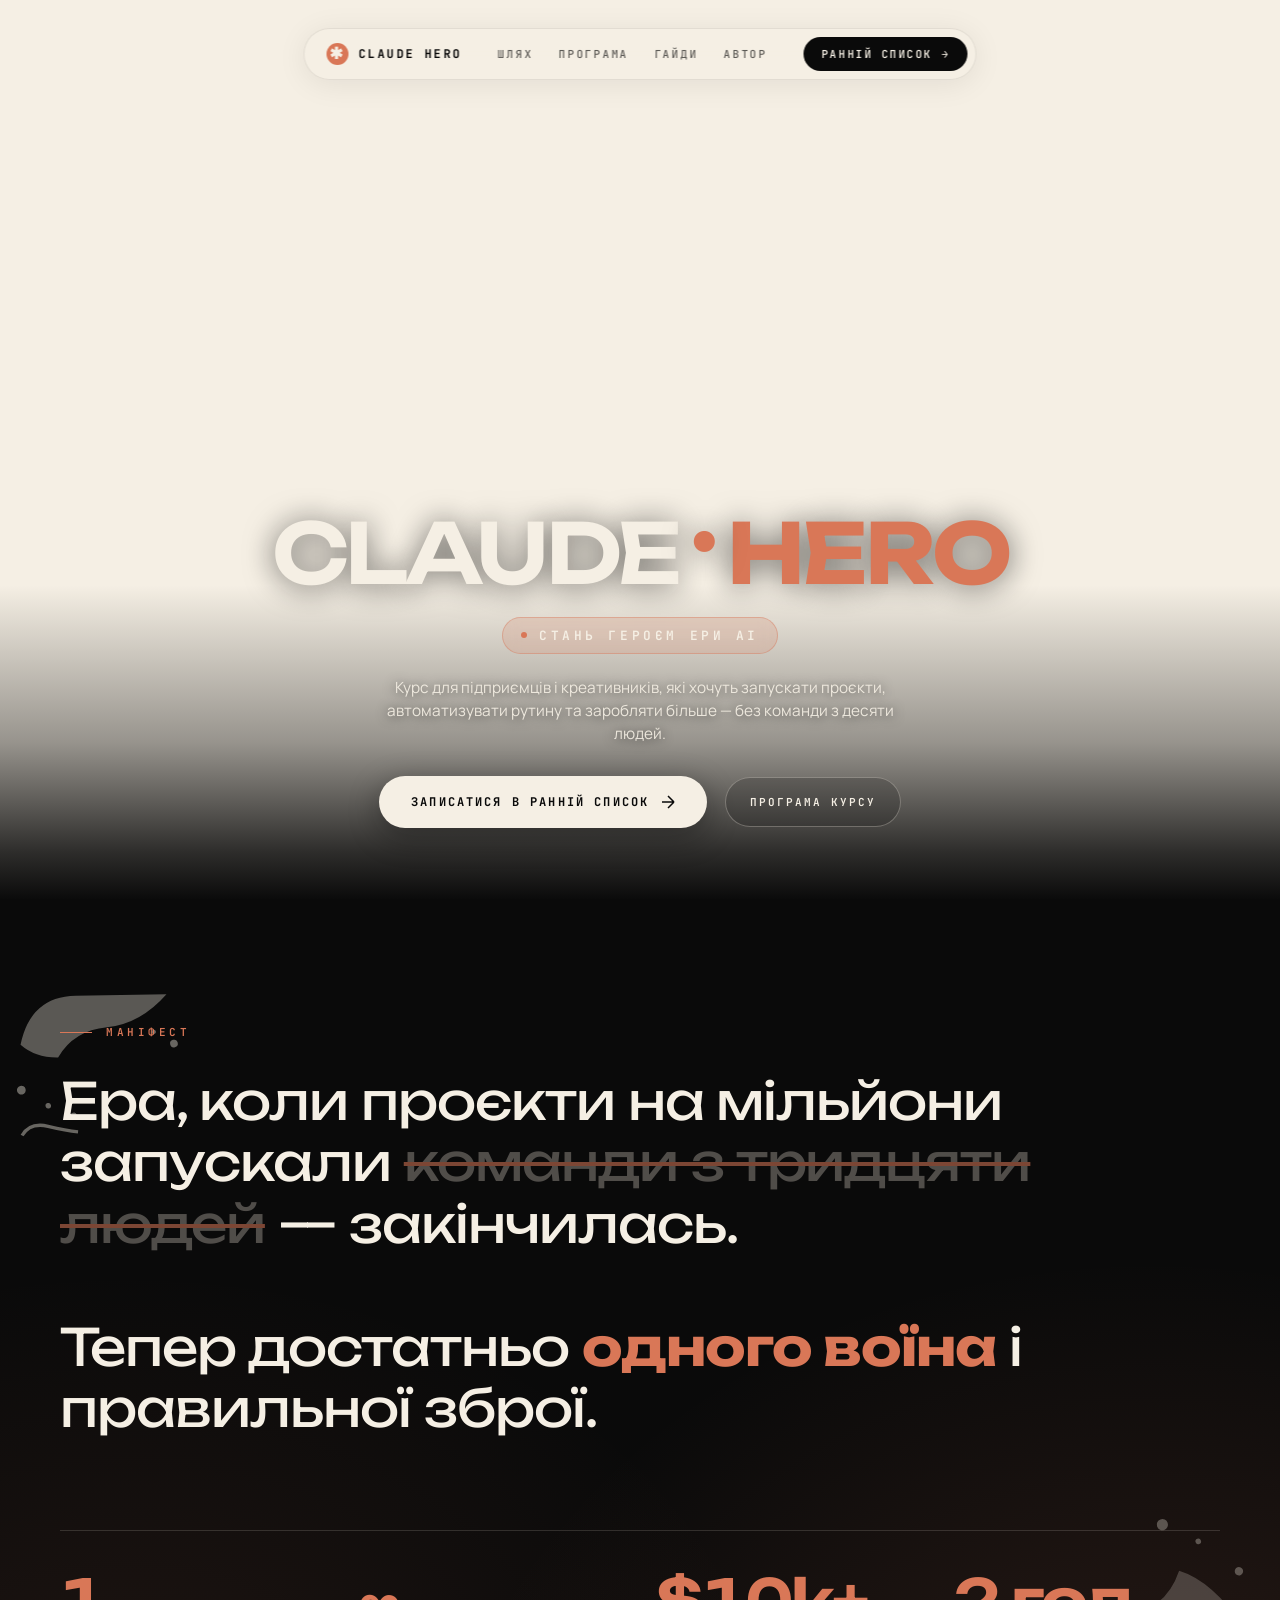
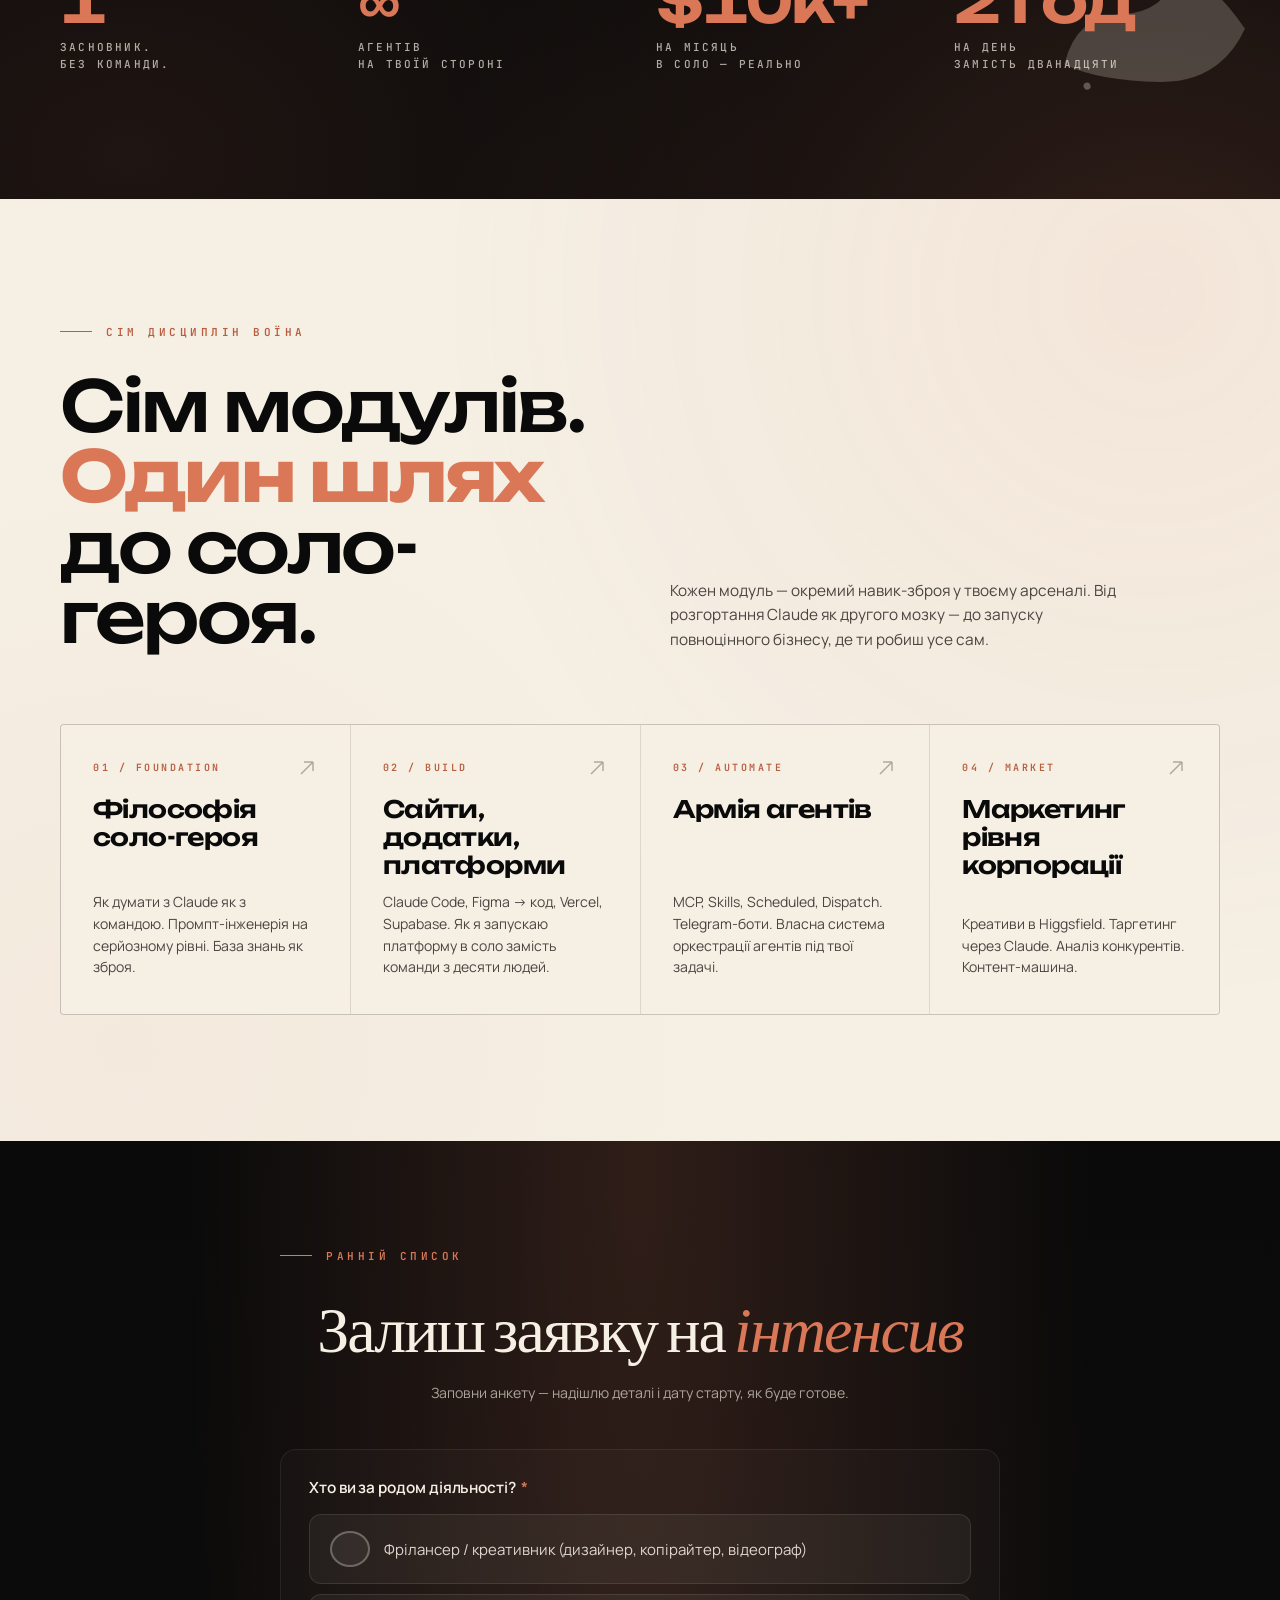
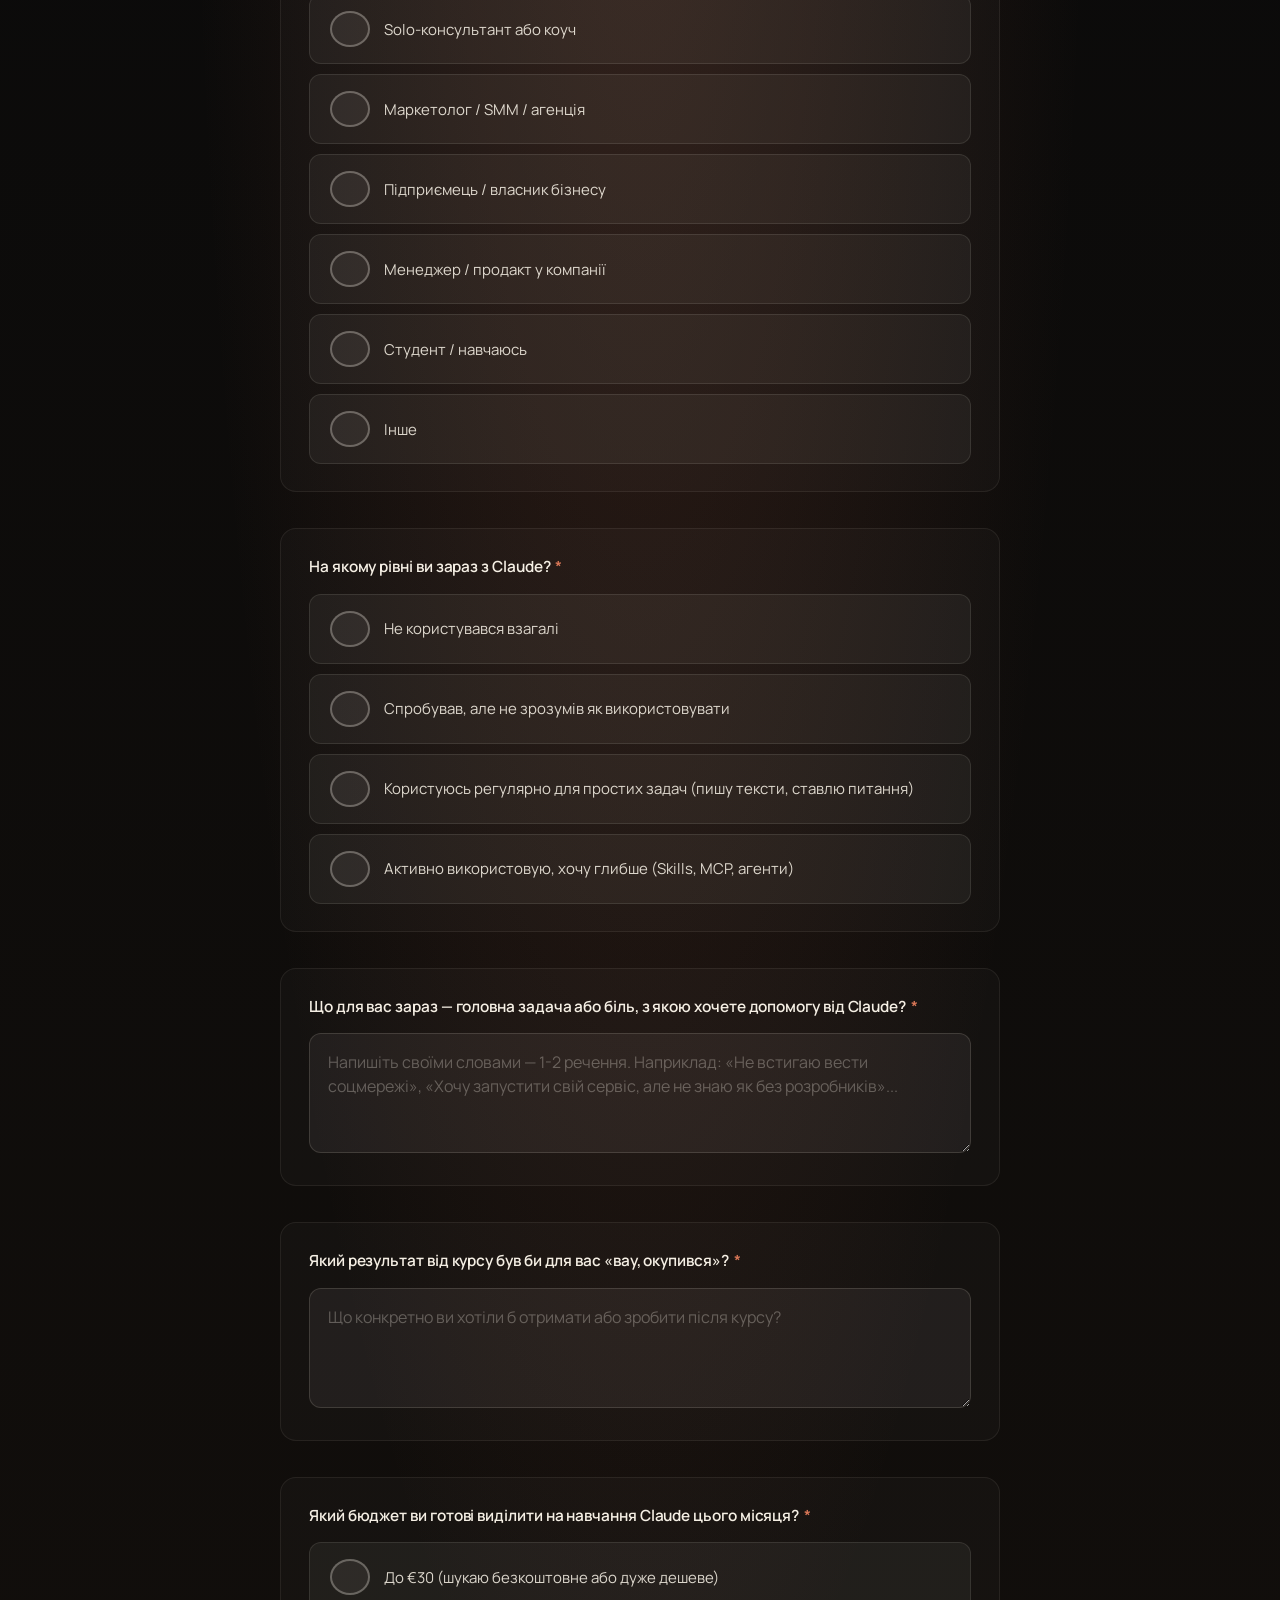
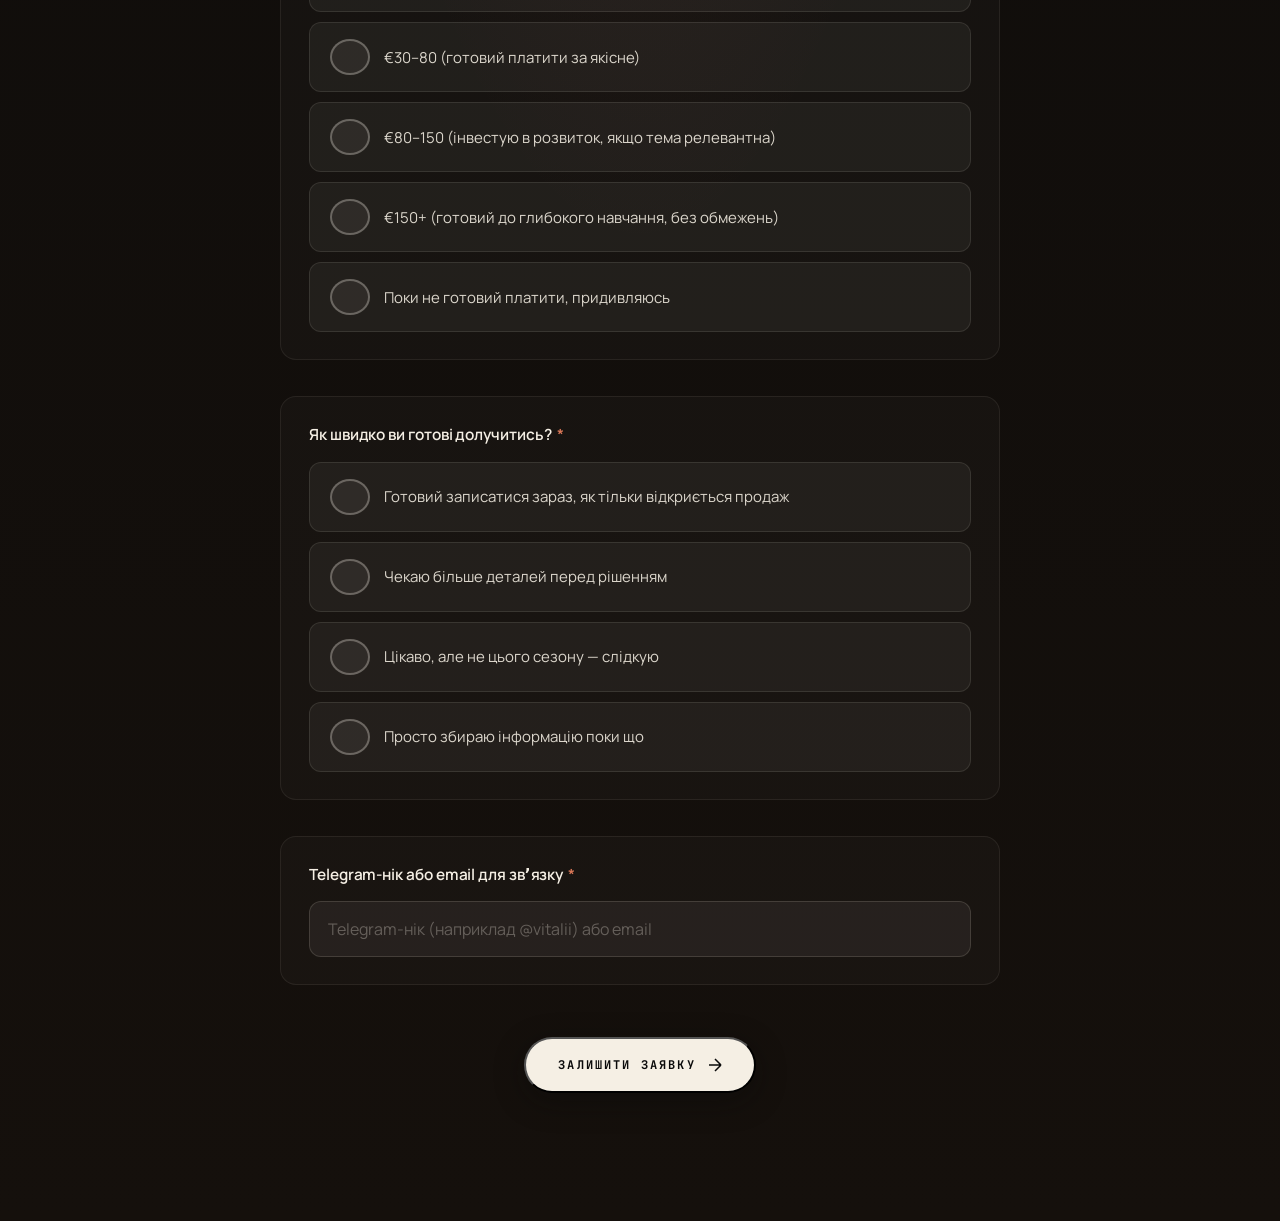
==== index.html @ c550b984 "Launch /guides blog: index + 5 articles, sticky CTA banner, sitemap, robots" ====
<!DOCTYPE html>
<html lang="uk">
<head>
<meta charset="UTF-8" />
<meta name="viewport" content="width=device-width, initial-scale=1.0, viewport-fit=cover" />
<title>CLAUDE HERO — Стань героєм ери AI</title>
<link rel="preconnect" href="https://fonts.googleapis.com">
<link rel="preconnect" href="https://fonts.gstatic.com" crossorigin>
<link href="https://fonts.googleapis.com/css2?family=Fraunces:ital,opsz,wght@0,9..144,300..700;1,9..144,300..700&family=Unbounded:wght@300;400;500;600;700;800&family=Manrope:wght@300;400;500;600;700;800&family=JetBrains+Mono:wght@400;500;700&display=swap" rel="stylesheet">
<style>
  * { margin: 0; padding: 0; box-sizing: border-box; }
  :root {
    --paper: #f5efe4;
    --paper-warm: #ede4d3;
    --ink: #0a0a0a;
    --ink-soft: #1a1a1a;
    --orange: #d97757;
    --orange-deep: #b85d3f;
    --ash: #4a4541;
    --ash-light: #8a847e;

    --font-display: 'Unbounded', 'Inter', sans-serif;
    --font-body: 'Manrope', system-ui, sans-serif;
    --font-mono: 'JetBrains Mono', 'Courier New', monospace;
  }

  body {
    background: var(--paper);
    color: var(--ink);
    font-family: var(--font-body);
    overflow-x: hidden;
    -webkit-font-smoothing: antialiased;
    text-rendering: optimizeLegibility;
  }

  /* ===== NAV ===== */
  nav {
    position: fixed;
    top: clamp(16px, 2.5vw, 28px);
    left: 50%;
    transform: translateX(-50%);
    z-index: 100;
    display: flex;
    align-items: center;
    gap: clamp(18px, 3vw, 36px);
    padding: 8px 8px 8px 22px;
    background: rgba(245, 239, 228, 0.85);
    backdrop-filter: blur(20px) saturate(1.4);
    -webkit-backdrop-filter: blur(20px) saturate(1.4);
    border: 1px solid rgba(10, 10, 10, 0.08);
    border-radius: 100px;
    box-shadow: 0 4px 30px rgba(10, 10, 10, 0.08);
    width: max-content;
    max-width: calc(100vw - 32px);
  }
  .nav-brand { display: flex; align-items: center; gap: 10px; font-family: var(--font-mono); font-weight: 700; font-size: 12px; letter-spacing: 0.2em; text-transform: uppercase; }
  .nav-brand-mark { width: 22px; height: 22px; background: var(--orange); border-radius: 50%; flex-shrink: 0; position: relative; }
  .nav-brand-mark::before { content: '✱'; position: absolute; inset: 0; color: var(--paper); font-size: 16px; line-height: 22px; text-align: center; font-weight: 900; }
  .nav-links { display: flex; gap: clamp(14px, 2vw, 26px); font-family: var(--font-mono); font-size: 11px; letter-spacing: 0.16em; text-transform: uppercase; font-weight: 500; }
  .nav-links a { color: var(--ink); text-decoration: none; opacity: 0.65; transition: opacity 0.2s; }
  .nav-links a:hover { opacity: 1; }
  .nav-cta { background: var(--ink); color: var(--paper); padding: 10px 18px; border-radius: 100px; font-family: var(--font-mono); font-size: 11px; font-weight: 600; letter-spacing: 0.14em; text-transform: uppercase; text-decoration: none; transition: background 0.2s; }
  .nav-cta:hover { background: var(--orange); }
  @media (max-width: 820px) { .nav-links { display: none; } nav { padding: 6px 6px 6px 16px; gap: 12px; } }

  /* ===== HERO ===== */
  .hero {
    position: relative;
    width: 100%;
    height: 100vh;
    overflow: hidden;
    z-index: 2;
  }
  .hero-video {
    position: absolute;
    inset: 0;
    width: 100%;
    height: 100%;
    object-fit: cover;
    object-position: center 20%;
    z-index: 1;
  }

  /* Top fade — для nav */
  .overlay-top {
    position: absolute;
    top: 0; left: 0; right: 0;
    height: 180px;
    z-index: 2;
    pointer-events: none;
    background: linear-gradient(to bottom,
      rgba(245, 239, 228, 0.5) 0%,
      rgba(245, 239, 228, 0) 100%
    );
  }

  /* 
    Bottom fade — фейдиться у ЧОРНИЙ для плавного переходу в наступну темну секцію.
    Він на нижніх 35% — НЕ торкається обличчя, яке у верхній/центральній зоні відео.
  */
  .overlay-bottom {
    position: absolute;
    bottom: 0; left: 0; right: 0;
    height: 35%;
    z-index: 2;
    pointer-events: none;
    background: linear-gradient(to bottom,
      rgba(10, 10, 10, 0) 0%,
      rgba(10, 10, 10, 0.4) 50%,
      rgba(10, 10, 10, 0.85) 85%,
      rgba(10, 10, 10, 1) 100%
    );
  }

  /* HERO CONTENT
     Раніше було center — заголовок падав на обличчя.
     Тепер: justify-content: flex-end + padding-bottom клатимо весь блок ВНИЗ
     над bottom-overlay. Так обличчя у верхній/центральній зоні вільне.
  */
  .hero-content {
    position: relative;
    z-index: 5;
    width: 100%;
    height: 100%;
    display: flex;
    flex-direction: column;
    align-items: center;
    justify-content: flex-end;
    text-align: center;
    padding: 0 clamp(20px, 4vw, 60px) clamp(50px, 8vh, 90px);
    gap: clamp(16px, 2.5vh, 26px);
  }

  .hero-title {
    font-family: var(--font-display);
    font-weight: 600;
    font-size: clamp(36px, 6.5vw, 88px);
    line-height: 1;
    letter-spacing: -0.04em;
    color: var(--paper);
    text-transform: uppercase;
    text-shadow: 0 2px 30px rgba(10, 10, 10, 0.6);
    white-space: nowrap;
    opacity: 0;
    animation: fadeInUp 1.2s 0.3s forwards cubic-bezier(0.2, 0.85, 0.2, 1);
  }
  .hero-title .accent { color: var(--orange); font-weight: 700; }
  .hero-title .dot { display: inline-block; color: var(--orange); margin: 0 0.15em; transform: translateY(-0.15em); font-weight: 800; }

  .hero-sub {
    font-family: var(--font-mono);
    font-size: clamp(11px, 1vw, 13px);
    font-weight: 600;
    letter-spacing: 0.28em;
    text-transform: uppercase;
    color: var(--paper);
    background: rgba(217, 119, 87, 0.18);
    backdrop-filter: blur(8px);
    -webkit-backdrop-filter: blur(8px);
    padding: 9px 18px;
    border-radius: 100px;
    border: 1px solid rgba(217, 119, 87, 0.4);
    display: inline-flex;
    align-items: center;
    gap: 12px;
    opacity: 0;
    animation: fadeInUp 1.2s 0.55s forwards cubic-bezier(0.2, 0.85, 0.2, 1);
  }
  .hero-sub::before { content: ''; width: 6px; height: 6px; background: var(--orange); border-radius: 50%; }

  .hero-desc {
    font-family: var(--font-body);
    font-size: clamp(14px, 1.2vw, 17px);
    font-weight: 400;
    line-height: 1.5;
    color: rgba(245, 239, 228, 0.9);
    max-width: 560px;
    text-shadow: 0 1px 12px rgba(10, 10, 10, 0.7);
    opacity: 0;
    animation: fadeInUp 1.2s 0.8s forwards cubic-bezier(0.2, 0.85, 0.2, 1);
  }

  .hero-actions {
    display: flex;
    gap: 18px;
    align-items: center;
    flex-wrap: wrap;
    justify-content: center;
    margin-top: 8px;
    opacity: 0;
    animation: fadeInUp 1.2s 1.05s forwards cubic-bezier(0.2, 0.85, 0.2, 1);
  }

  .btn-primary {
    background: var(--paper);
    color: var(--ink);
    padding: 18px 32px;
    border-radius: 100px;
    font-family: var(--font-mono);
    font-size: 12px; font-weight: 700;
    letter-spacing: 0.18em; text-transform: uppercase;
    text-decoration: none;
    display: inline-flex; align-items: center; gap: 12px;
    transition: all 0.3s cubic-bezier(0.2, 0.8, 0.2, 1);
    position: relative; overflow: hidden;
    box-shadow: 0 8px 30px rgba(10, 10, 10, 0.4);
  }
  .btn-primary::before {
    content: ''; position: absolute; inset: 0;
    background: var(--orange);
    transform: translateX(-101%);
    transition: transform 0.4s cubic-bezier(0.2, 0.8, 0.2, 1);
  }
  .btn-primary:hover { color: var(--paper); }
  .btn-primary:hover::before { transform: translateX(0); }
  .btn-primary span { position: relative; z-index: 1; }
  .btn-primary svg { position: relative; z-index: 1; transition: transform 0.3s; }
  .btn-primary:hover svg { transform: translateX(4px); }

  .btn-ghost {
    color: var(--paper);
    text-decoration: none;
    font-family: var(--font-mono);
    font-size: 11px; font-weight: 600;
    letter-spacing: 0.18em; text-transform: uppercase;
    border: 1px solid rgba(245, 239, 228, 0.3);
    padding: 17px 24px;
    border-radius: 100px;
    transition: all 0.2s;
    backdrop-filter: blur(6px);
    -webkit-backdrop-filter: blur(6px);
    background: rgba(10, 10, 10, 0.2);
  }
  .btn-ghost:hover { border-color: var(--paper); background: rgba(245, 239, 228, 0.08); }

  @keyframes fadeInUp { from { opacity: 0; transform: translateY(20px); } to { opacity: 1; transform: translateY(0); } }

  @media (max-width: 700px) {
    .hero-title { white-space: normal; font-size: clamp(32px, 10vw, 52px); }
    .btn-primary, .btn-ghost { padding: 14px 22px; font-size: 11px; }
  }

  /* ===== SECTION 2: MANIFESTO — DARK
     Прибрав оранжевий halo зверху. Залишив halo лише знизу
     (далеко від місця стику з hero, не впливає на обличчя).
  */
  .manifesto {
    position: relative;
    z-index: 3;
    padding: clamp(80px, 14vh, 160px) clamp(20px, 5vw, 60px);
    background: var(--ink);
    color: var(--paper);
    overflow: hidden;
    margin-top: -1px;
  }
  .manifesto::before {
    content: '';
    position: absolute; inset: 0;
    background:
      radial-gradient(ellipse at 90% 110%, rgba(217, 119, 87, 0.18) 0%, transparent 45%),
      radial-gradient(ellipse at 10% 95%, rgba(217, 119, 87, 0.1) 0%, transparent 40%);
    pointer-events: none;
  }

  .manifesto-inner {
    max-width: 1280px;
    margin: 0 auto;
    position: relative;
    z-index: 1;
  }

  .ink-splatter { position: absolute; pointer-events: none; opacity: 0.4; }
  .ink-splatter--tl { top: 40px; left: -20px; width: 220px; transform: rotate(-15deg); }
  .ink-splatter--br { bottom: 60px; right: -20px; width: 280px; transform: rotate(160deg); opacity: 0.3; }
  .ink-splatter g { fill: var(--paper); }

  .section-eyebrow {
    font-family: var(--font-mono);
    font-size: 11px; font-weight: 600;
    letter-spacing: 0.32em; text-transform: uppercase;
    color: var(--orange);
    margin-bottom: 32px;
    display: flex; align-items: center; gap: 14px;
  }
  .section-eyebrow::before { content: ''; width: 32px; height: 1px; background: var(--orange); }

  .manifesto-text {
    font-family: var(--font-display);
    font-weight: 400;
    font-size: clamp(28px, 4vw, 56px);
    line-height: 1.2;
    letter-spacing: -0.02em;
    max-width: 1100px;
    color: var(--paper);
  }
  .manifesto-text em { font-style: normal; font-weight: 700; color: var(--orange); }
  .manifesto-text .strike {
    text-decoration: line-through;
    text-decoration-color: var(--orange);
    text-decoration-thickness: 4px;
    color: var(--ash-light); opacity: 0.55;
  }

  .manifesto-meta {
    display: grid;
    grid-template-columns: repeat(auto-fit, minmax(200px, 1fr));
    gap: 32px;
    margin-top: clamp(60px, 10vh, 120px);
    padding-top: 40px;
    border-top: 1px solid rgba(245, 239, 228, 0.15);
  }
  .meta-item-num {
    font-family: var(--font-display);
    font-weight: 600;
    font-size: clamp(40px, 5vw, 60px);
    line-height: 1;
    color: var(--orange);
    margin-bottom: 8px;
    font-variant-numeric: tabular-nums;
    letter-spacing: -0.04em;
  }
  .meta-item-label {
    font-family: var(--font-mono);
    font-size: 11px; font-weight: 500;
    letter-spacing: 0.2em; text-transform: uppercase;
    color: rgba(245, 239, 228, 0.7); line-height: 1.6;
  }

  /* ===== SECTION 3: PROGRAM — LIGHT ===== */
  .inside {
    position: relative;
    z-index: 3;
    padding: clamp(80px, 14vh, 160px) clamp(20px, 5vw, 60px);
    background: var(--paper);
    color: var(--ink);
    overflow: hidden;
    margin-top: -1px;
  }
  .inside::before {
    content: '';
    position: absolute; inset: 0;
    background:
      radial-gradient(circle at 90% 10%, rgba(217, 119, 87, 0.08) 0%, transparent 50%),
      radial-gradient(circle at 10% 90%, rgba(217, 119, 87, 0.05) 0%, transparent 40%);
    pointer-events: none;
  }
  .inside-inner { max-width: 1280px; margin: 0 auto; position: relative; }
  .inside-header { display: grid; grid-template-columns: 1fr 1fr; gap: 60px; align-items: end; margin-bottom: clamp(50px, 8vh, 100px); }
  @media (max-width: 800px) { .inside-header { grid-template-columns: 1fr; gap: 24px; } }

  .section-eyebrow.on-light { color: var(--orange-deep); }
  .section-eyebrow.on-light::before { background: var(--orange-deep); }

  .inside-title {
    font-family: var(--font-display);
    font-weight: 500;
    font-size: clamp(40px, 5.5vw, 80px);
    line-height: 1;
    letter-spacing: -0.035em;
  }
  .inside-title em { font-style: normal; color: var(--orange); font-weight: 700; }
  .inside-blurb { font-size: clamp(15px, 1.2vw, 17px); line-height: 1.6; color: var(--ash); max-width: 460px; }

  .modules {
    display: grid;
    grid-template-columns: repeat(auto-fit, minmax(280px, 1fr));
    gap: 1px;
    background: rgba(10, 10, 10, 0.1);
    border: 1px solid rgba(10, 10, 10, 0.1);
    border-radius: 4px;
    overflow: hidden;
  }
  .module {
    background: var(--paper);
    padding: 36px 32px;
    transition: background 0.3s;
    cursor: pointer; position: relative;
    min-height: 240px;
    display: flex; flex-direction: column;
  }
  .module:hover { background: var(--paper-warm); }
  .module:hover .module-arrow { transform: translate(4px, -4px); color: var(--orange); }
  .module-num { font-family: var(--font-mono); font-size: 10px; font-weight: 600; letter-spacing: 0.25em; color: var(--orange-deep); margin-bottom: 22px; text-transform: uppercase; }
  .module-name { font-family: var(--font-display); font-weight: 600; font-size: 24px; line-height: 1.15; margin-bottom: 12px; letter-spacing: -0.025em; }
  .module-desc { font-size: 14px; line-height: 1.55; color: var(--ash); margin-top: auto; font-family: var(--font-body); }
  .module-arrow { position: absolute; top: 32px; right: 32px; color: rgba(10, 10, 10, 0.3); transition: all 0.3s cubic-bezier(0.2, 0.8, 0.2, 1); }

  /* ===== SIGNUP FORM (ранній список) ===== */
  .form-section {
    padding: clamp(80px, 12vh, 140px) clamp(20px, 5vw, 60px) clamp(60px, 10vh, 120px);
    background: linear-gradient(180deg, var(--ink) 0%, #15100c 100%);
    color: var(--paper);
    position: relative;
    overflow: hidden;
  }
  .form-section::before {
    content: '';
    position: absolute; inset: 0;
    background: radial-gradient(ellipse at 50% 0%, rgba(217, 119, 87, 0.18) 0%, transparent 50%);
    pointer-events: none;
  }
  .form-inner { max-width: 720px; margin: 0 auto; position: relative; z-index: 1; text-align: center; }
  .form-head { margin-bottom: clamp(32px, 5vh, 48px); }
  .form-title {
    font-family: 'Fraunces', serif;
    font-weight: 400;
    font-size: clamp(32px, 5vw, 64px);
    line-height: 1.05;
    letter-spacing: -0.03em;
    color: var(--paper);
    margin-bottom: 20px;
    font-variation-settings: "opsz" 100, "SOFT" 50;
  }
  .form-title em { font-style: italic; color: var(--orange); font-weight: 500; }
  .form-desc {
    font-family: var(--font-body);
    font-size: clamp(14px, 1.1vw, 16px);
    color: rgba(245, 239, 228, 0.65);
    line-height: 1.55;
    max-width: 520px;
    margin: 0 auto;
  }
  form#signupForm { text-align: left; display: grid; gap: clamp(28px, 4vh, 40px); }
  .field {
    background: rgba(245, 239, 228, 0.025);
    border: 1px solid rgba(245, 239, 228, 0.07);
    border-radius: 16px;
    padding: clamp(20px, 3vh, 28px) clamp(20px, 3vw, 28px);
    transition: border-color 0.2s;
  }
  .field:focus-within { border-color: rgba(217, 119, 87, 0.35); }
  .field > label {
    display: block;
    font-family: var(--font-body);
    font-size: clamp(15px, 1.2vw, 17px);
    font-weight: 600;
    letter-spacing: -0.005em;
    text-transform: none;
    color: var(--paper);
    margin-bottom: 16px;
    line-height: 1.4;
  }
  .field .req { color: var(--orange); margin-left: 2px; }
  .field input, .field textarea {
    width: 100%;
    background: rgba(245, 239, 228, 0.06);
    border: 1px solid rgba(245, 239, 228, 0.14);
    border-radius: 12px;
    padding: 16px 18px;
    color: var(--paper);
    font-family: var(--font-body);
    font-size: 16px;
    transition: all 0.2s;
    -webkit-appearance: none;
    appearance: none;
  }
  .field textarea { min-height: 120px; resize: vertical; line-height: 1.5; }
  .field input:focus, .field textarea:focus {
    outline: none;
    border-color: var(--orange);
    background: rgba(245, 239, 228, 0.1);
  }
  .field input::placeholder, .field textarea::placeholder { color: rgba(245, 239, 228, 0.3); }
  .radio-group { display: grid; gap: 10px; }
  .radio-option {
    display: flex; align-items: center; gap: 14px;
    padding: 16px 20px;
    background: rgba(245, 239, 228, 0.05);
    border: 1px solid rgba(245, 239, 228, 0.1);
    border-radius: 12px;
    cursor: pointer;
    transition: all 0.2s;
    font-size: 15px;
    line-height: 1.4;
    color: rgba(245, 239, 228, 0.88);
  }
  .radio-option:hover { border-color: rgba(217, 119, 87, 0.4); background: rgba(245, 239, 228, 0.08); }
  .radio-option input[type="radio"] {
    appearance: none; -webkit-appearance: none;
    width: 18px; height: 18px;
    border: 2px solid rgba(245, 239, 228, 0.3);
    border-radius: 50%;
    margin: 0; flex-shrink: 0;
    position: relative; cursor: pointer;
  }
  .radio-option input[type="radio"]:checked { border-color: var(--orange); }
  .radio-option input[type="radio"]:checked::after {
    content: '';
    position: absolute; inset: 3px;
    background: var(--orange);
    border-radius: 50%;
  }
  .radio-option:has(input:checked) { border-color: var(--orange); background: rgba(217, 119, 87, 0.1); }
  .form-submit { margin-top: 16px; text-align: center; }
  .form-submit .btn-primary { color: var(--ink); }
  .form-submit .btn-primary:hover { color: var(--paper); }
  .form-status {
    margin-top: 18px;
    font-family: var(--font-mono);
    font-size: 12px;
    letter-spacing: 0.1em;
    text-align: center;
    min-height: 20px;
  }
  .form-status.success { color: #6ec885; }
  .form-status.error { color: #e87a5e; }
  .success-card {
    display: none;
    background: rgba(110, 200, 133, 0.08);
    border: 1px solid rgba(110, 200, 133, 0.4);
    border-radius: 18px;
    padding: 48px 32px;
    text-align: center;
  }
  .success-card.show { display: block; }
  .success-card h3 {
    font-family: 'Fraunces', serif;
    font-size: 32px;
    font-weight: 400;
    color: var(--paper);
    margin-bottom: 12px;
    letter-spacing: -0.02em;
    font-style: italic;
  }
  .success-card p {
    font-family: var(--font-body);
    color: rgba(245, 239, 228, 0.7);
    font-size: 15px;
    line-height: 1.55;
  }
</style>
</head>
<body>

<nav>
  <div class="nav-brand">
    <div class="nav-brand-mark"></div>
    <span>Claude Hero</span>
  </div>
  <div class="nav-links">
    <a href="#about">Шлях</a>
    <a href="#program">Програма</a>
    <a href="/guides">Гайди</a>
    <a href="#author">Автор</a>
  </div>
  <a href="#signup" class="nav-cta">Ранній список →</a>
</nav>

<section class="hero" id="hero">
  <video class="hero-video" id="heroVideo" src="hero.mp4" muted playsinline autoplay preload="auto" webkit-playsinline></video>
  <div class="overlay-top"></div>
  <div class="overlay-bottom"></div>

  <div class="hero-content">
    <h1 class="hero-title">Claude<span class="dot">·</span><span class="accent">Hero</span></h1>
    <div class="hero-sub">Стань героєм ери AI</div>
    <p class="hero-desc">
      Курс для підприємців і креативників, які хочуть запускати проєкти, автоматизувати рутину та заробляти більше — без команди з десяти людей.
    </p>
    <div class="hero-actions">
      <a href="#signup" class="btn-primary">
        <span>Записатися в ранній список</span>
        <svg width="14" height="14" viewBox="0 0 14 14" fill="none">
          <path d="M1 7H13M13 7L7 1M13 7L7 13" stroke="currentColor" stroke-width="1.5"/>
        </svg>
      </a>
      <a href="#program" class="btn-ghost">Програма курсу</a>
    </div>
  </div>
</section>

<section class="manifesto" id="about">
  <svg class="ink-splatter ink-splatter--tl" viewBox="0 0 200 200" xmlns="http://www.w3.org/2000/svg">
    <g>
      <path d="M40,80 Q60,40 100,50 T180,70 Q150,90 120,85 T70,100 Q50,95 40,80Z" opacity="0.85"/>
      <circle cx="30" cy="120" r="4"/>
      <circle cx="50" cy="140" r="2.5"/>
      <circle cx="70" cy="155" r="3"/>
      <circle cx="160" cy="100" r="2"/>
      <circle cx="175" cy="115" r="3.5"/>
      <path d="M20,160 Q30,150 45,158 T70,170" stroke="#f5efe4" stroke-width="3" fill="none"/>
    </g>
  </svg>
  <svg class="ink-splatter ink-splatter--br" viewBox="0 0 200 200" xmlns="http://www.w3.org/2000/svg">
    <g>
      <path d="M50,60 Q80,30 120,45 T180,80 Q160,110 130,100 T80,115 Q60,100 50,60Z" opacity="0.7"/>
      <circle cx="40" cy="100" r="3"/>
      <circle cx="60" cy="130" r="2"/>
      <circle cx="80" cy="150" r="4"/>
      <circle cx="170" cy="60" r="2.5"/>
    </g>
  </svg>

  <div class="manifesto-inner">
    <div class="section-eyebrow"><span>Маніфест</span></div>
    <h2 class="manifesto-text">
      Ера, коли проєкти на мільйони запускали <span class="strike">команди з тридцяти людей</span> — закінчилась.<br><br>
      Тепер достатньо <em>одного воїна</em> і правильної зброї.
    </h2>
    <div class="manifesto-meta">
      <div class="meta-item">
        <div class="meta-item-num">1</div>
        <div class="meta-item-label">Засновник.<br>Без команди.</div>
      </div>
      <div class="meta-item">
        <div class="meta-item-num">∞</div>
        <div class="meta-item-label">Агентів<br>на твоїй стороні</div>
      </div>
      <div class="meta-item">
        <div class="meta-item-num">$10k+</div>
        <div class="meta-item-label">На місяць<br>в соло — реально</div>
      </div>
      <div class="meta-item">
        <div class="meta-item-num">2 год</div>
        <div class="meta-item-label">На день<br>замість дванадцяти</div>
      </div>
    </div>
  </div>
</section>

<section class="inside" id="program">
  <div class="inside-inner">
    <div class="inside-header">
      <div>
        <div class="section-eyebrow on-light"><span>Сім дисциплін воїна</span></div>
        <h2 class="inside-title">
          Сім модулів.<br>
          <em>Один шлях</em><br>
          до соло-героя.
        </h2>
      </div>
      <p class="inside-blurb">
        Кожен модуль — окремий навик-зброя у твоєму арсеналі. Від розгортання Claude як другого мозку — до запуску повноцінного бізнесу, де ти робиш усе сам.
      </p>
    </div>

    <div class="modules">
      <article class="module">
        <div class="module-num">01 / Foundation</div>
        <h3 class="module-name">Філософія соло-героя</h3>
        <p class="module-desc">Як думати з Claude як з командою. Промпт-інженерія на серйозному рівні. База знань як зброя.</p>
        <svg class="module-arrow" width="22" height="22" viewBox="0 0 22 22" fill="none">
          <path d="M5 17L17 5M17 5H8M17 5V14" stroke="currentColor" stroke-width="1.5"/>
        </svg>
      </article>
      <article class="module">
        <div class="module-num">02 / Build</div>
        <h3 class="module-name">Сайти, додатки, платформи</h3>
        <p class="module-desc">Claude Code, Figma → код, Vercel, Supabase. Як я запускаю платформу в соло замість команди з десяти людей.</p>
        <svg class="module-arrow" width="22" height="22" viewBox="0 0 22 22" fill="none">
          <path d="M5 17L17 5M17 5H8M17 5V14" stroke="currentColor" stroke-width="1.5"/>
        </svg>
      </article>
      <article class="module">
        <div class="module-num">03 / Automate</div>
        <h3 class="module-name">Армія агентів</h3>
        <p class="module-desc">MCP, Skills, Scheduled, Dispatch. Telegram-боти. Власна система оркестрації агентів під твої задачі.</p>
        <svg class="module-arrow" width="22" height="22" viewBox="0 0 22 22" fill="none">
          <path d="M5 17L17 5M17 5H8M17 5V14" stroke="currentColor" stroke-width="1.5"/>
        </svg>
      </article>
      <article class="module">
        <div class="module-num">04 / Market</div>
        <h3 class="module-name">Маркетинг рівня корпорації</h3>
        <p class="module-desc">Креативи в Higgsfield. Таргетинг через Claude. Аналіз конкурентів. Контент-машина.</p>
        <svg class="module-arrow" width="22" height="22" viewBox="0 0 22 22" fill="none">
          <path d="M5 17L17 5M17 5H8M17 5V14" stroke="currentColor" stroke-width="1.5"/>
        </svg>
      </article>
    </div>
  </div>
</section>

<section class="form-section" id="signup">
  <div class="form-inner">
    <div class="form-head">
      <div class="section-eyebrow">Ранній список</div>
      <h2 class="form-title">Залиш заявку на <em>інтенсив</em></h2>
      <p class="form-desc">
        Заповни анкету — надішлю деталі і дату старту, як буде готове.
      </p>
    </div>

    <form id="signupForm" novalidate>
      <input type="hidden" name="source" value="main" />

      <div class="field">
        <label>Хто ви за родом діяльності? <span class="req">*</span></label>
        <div class="radio-group">
          <label class="radio-option"><input type="radio" name="role" value="Фрілансер / креативник" required> Фрілансер / креативник (дизайнер, копірайтер, відеограф)</label>
          <label class="radio-option"><input type="radio" name="role" value="Solo-консультант / коуч"> Solo-консультант або коуч</label>
          <label class="radio-option"><input type="radio" name="role" value="Маркетолог / SMM / агенція"> Маркетолог / SMM / агенція</label>
          <label class="radio-option"><input type="radio" name="role" value="Підприємець / власник бізнесу"> Підприємець / власник бізнесу</label>
          <label class="radio-option"><input type="radio" name="role" value="Менеджер / продакт у компанії"> Менеджер / продакт у компанії</label>
          <label class="radio-option"><input type="radio" name="role" value="Студент / навчаюсь"> Студент / навчаюсь</label>
          <label class="radio-option"><input type="radio" name="role" value="Інше"> Інше</label>
        </div>
      </div>

      <div class="field">
        <label>На якому рівні ви зараз з Claude? <span class="req">*</span></label>
        <div class="radio-group">
          <label class="radio-option"><input type="radio" name="level" value="Не користувався взагалі" required> Не користувався взагалі</label>
          <label class="radio-option"><input type="radio" name="level" value="Спробував, але не зрозумів"> Спробував, але не зрозумів як використовувати</label>
          <label class="radio-option"><input type="radio" name="level" value="Регулярно для простих задач"> Користуюсь регулярно для простих задач (пишу тексти, ставлю питання)</label>
          <label class="radio-option"><input type="radio" name="level" value="Активно, хочу глибше"> Активно використовую, хочу глибше (Skills, MCP, агенти)</label>
        </div>
      </div>

      <div class="field">
        <label for="pain">Що для вас зараз — головна задача або біль, з якою хочете допомогу від Claude? <span class="req">*</span></label>
        <textarea id="pain" name="pain" required placeholder="Напишіть своїми словами — 1-2 речення. Наприклад: «Не встигаю вести соцмережі», «Хочу запустити свій сервіс, але не знаю як без розробників»..."></textarea>
      </div>

      <div class="field">
        <label for="result">Який результат від курсу був би для вас «вау, окупився»? <span class="req">*</span></label>
        <textarea id="result" name="result" required placeholder="Що конкретно ви хотіли б отримати або зробити після курсу?"></textarea>
      </div>

      <div class="field">
        <label>Який бюджет ви готові виділити на навчання Claude цього місяця? <span class="req">*</span></label>
        <div class="radio-group">
          <label class="radio-option"><input type="radio" name="budget" value="До €30" required> До €30 (шукаю безкоштовне або дуже дешеве)</label>
          <label class="radio-option"><input type="radio" name="budget" value="€30–80"> €30–80 (готовий платити за якісне)</label>
          <label class="radio-option"><input type="radio" name="budget" value="€80–150"> €80–150 (інвестую в розвиток, якщо тема релевантна)</label>
          <label class="radio-option"><input type="radio" name="budget" value="€150+"> €150+ (готовий до глибокого навчання, без обмежень)</label>
          <label class="radio-option"><input type="radio" name="budget" value="Поки не готовий платити"> Поки не готовий платити, придивляюсь</label>
        </div>
      </div>

      <div class="field">
        <label>Як швидко ви готові долучитись? <span class="req">*</span></label>
        <div class="radio-group">
          <label class="radio-option"><input type="radio" name="timing" value="Записуюсь зараз" required> Готовий записатися зараз, як тільки відкриється продаж</label>
          <label class="radio-option"><input type="radio" name="timing" value="Чекаю деталей"> Чекаю більше деталей перед рішенням</label>
          <label class="radio-option"><input type="radio" name="timing" value="Не цього сезону"> Цікаво, але не цього сезону — слідкую</label>
          <label class="radio-option"><input type="radio" name="timing" value="Збираю інформацію"> Просто збираю інформацію поки що</label>
        </div>
      </div>

      <div class="field">
        <label for="contact">Telegram-нік або email для звʼязку <span class="req">*</span></label>
        <input type="text" id="contact" name="contact" required placeholder="Telegram-нік (наприклад @vitalii) або email" autocomplete="email" />
      </div>

      <div class="form-submit">
        <button type="submit" class="btn-primary" id="submitBtn">
          <span>Залишити заявку</span>
          <svg width="14" height="14" viewBox="0 0 14 14" fill="none">
            <path d="M1 7H13M13 7L7 1M13 7L7 13" stroke="currentColor" stroke-width="1.5"/>
          </svg>
        </button>
        <div class="form-status" id="formStatus"></div>
      </div>
    </form>

    <div class="success-card" id="successCard">
      <h3>Дякую! Заявка прийнята ✦</h3>
      <p>Надішлю деталі і дату старту, як буде готове. Слідкуй за поштою або Telegram.</p>
    </div>
  </div>
</section>

<script>
  (function () {
    const form = document.getElementById('signupForm');
    const status = document.getElementById('formStatus');
    const submitBtn = document.getElementById('submitBtn');
    const successCard = document.getElementById('successCard');
    if (!form) return;

    form.addEventListener('submit', async (e) => {
      e.preventDefault();
      status.textContent = '';
      status.className = 'form-status';

      const data = Object.fromEntries(new FormData(form).entries());
      if (!data.role || !data.level || !data.pain || !data.result || !data.budget || !data.timing || !data.contact) {
        status.textContent = 'Заповни всі обовʼязкові поля';
        status.className = 'form-status error';
        return;
      }

      submitBtn.disabled = true;
      submitBtn.style.opacity = '0.6';
      status.textContent = 'Відправляю...';

      try {
        const res = await fetch('/api/submit', {
          method: 'POST',
          headers: { 'Content-Type': 'application/json' },
          body: JSON.stringify(data),
        });
        if (!res.ok) throw new Error('Помилка серверу: ' + res.status);
        form.style.display = 'none';
        successCard.classList.add('show');
        successCard.scrollIntoView({ behavior: 'smooth', block: 'center' });
      } catch (err) {
        status.textContent = 'Не вдалось відправити. Спробуй ще раз або напиши мені у Telegram.';
        status.className = 'form-status error';
        submitBtn.disabled = false;
        submitBtn.style.opacity = '1';
      }
    });
  })();
</script>

<script>
  (function () {
    const v = document.getElementById('heroVideo');
    if (!v) return;

    if (window.matchMedia('(prefers-reduced-motion: reduce)').matches) {
      v.setAttribute('loop', '');
      return;
    }

    let rewindRAF = null;
    let lastT = 0;

    function rewindStep(now) {
      const dt = (now - lastT) / 1000;
      lastT = now;
      const next = v.currentTime - dt;
      if (next <= 0) {
        v.currentTime = 0;
        cancelAnimationFrame(rewindRAF);
        rewindRAF = null;
        v.play().catch(() => {});
      } else {
        v.currentTime = next;
        rewindRAF = requestAnimationFrame(rewindStep);
      }
    }

    v.addEventListener('ended', () => {
      v.pause();
      lastT = performance.now();
      rewindRAF = requestAnimationFrame(rewindStep);
    });
  })();
</script>

</body>
</html>
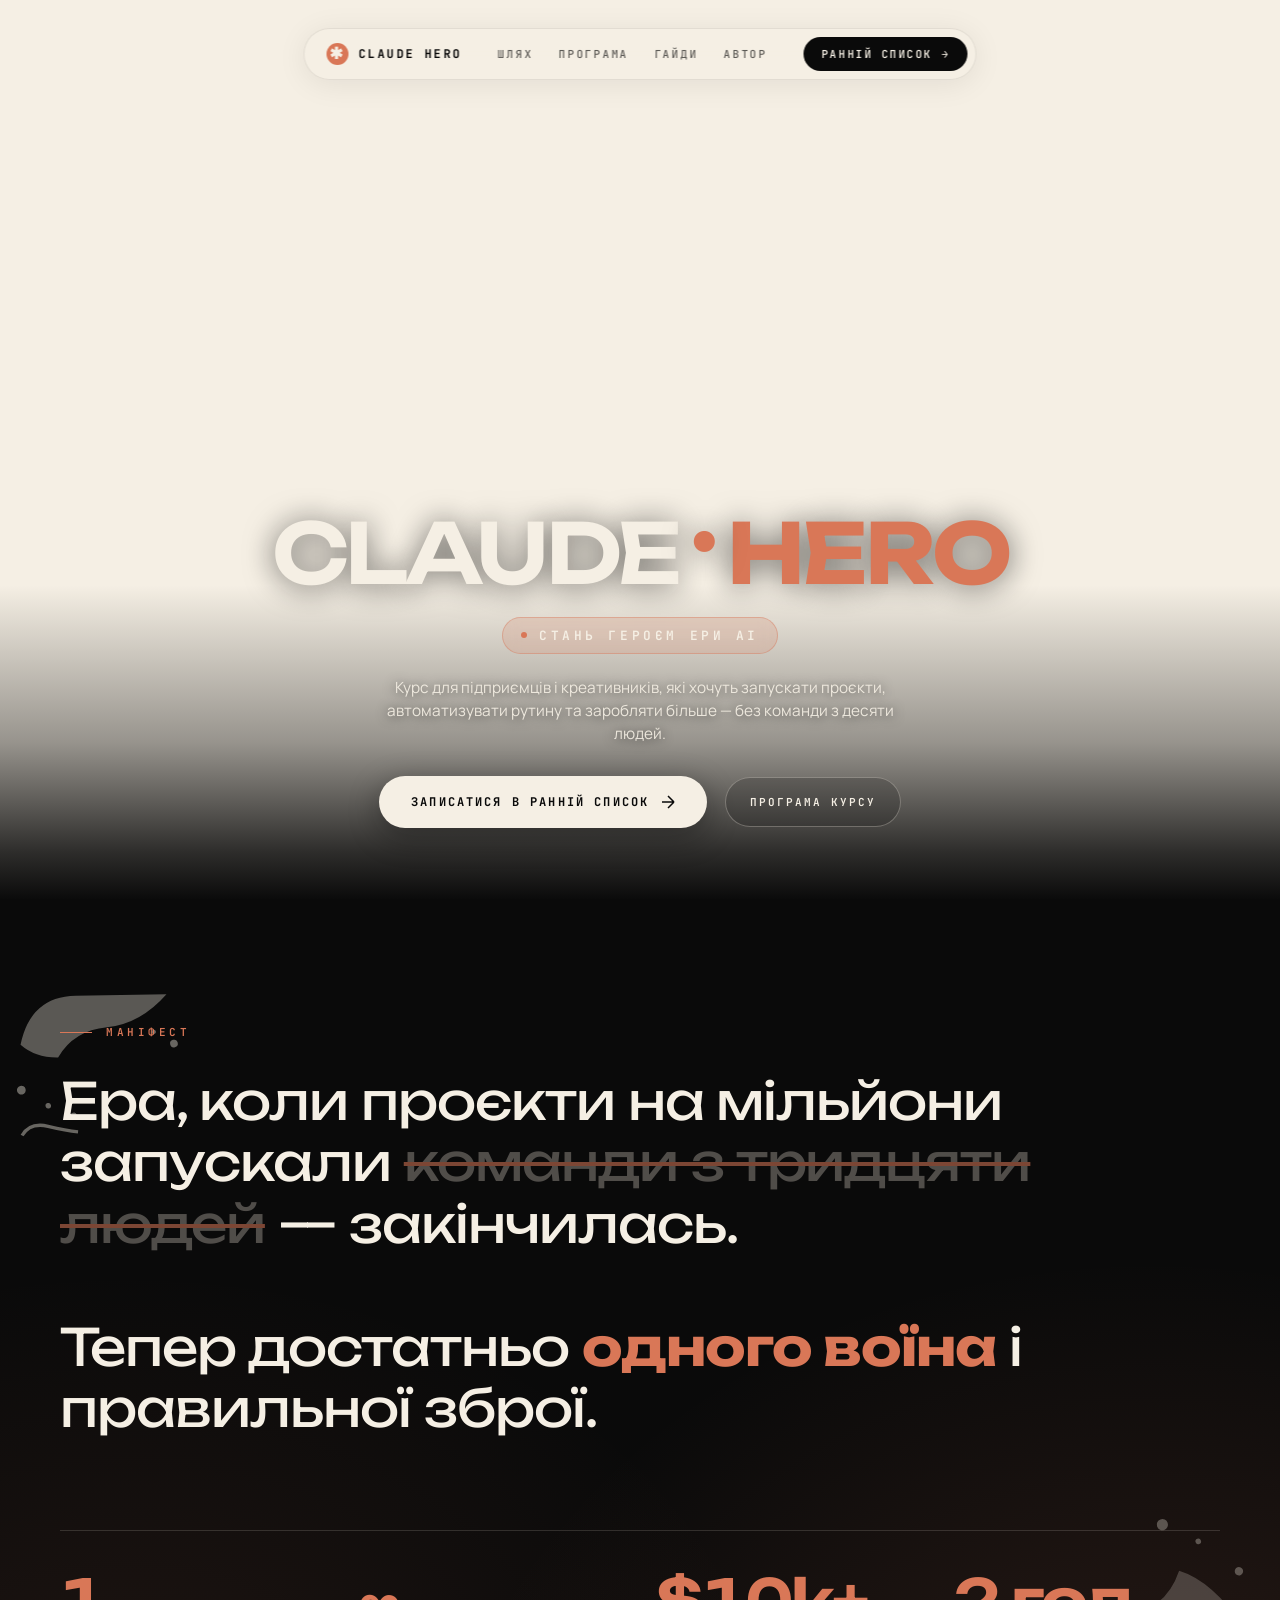
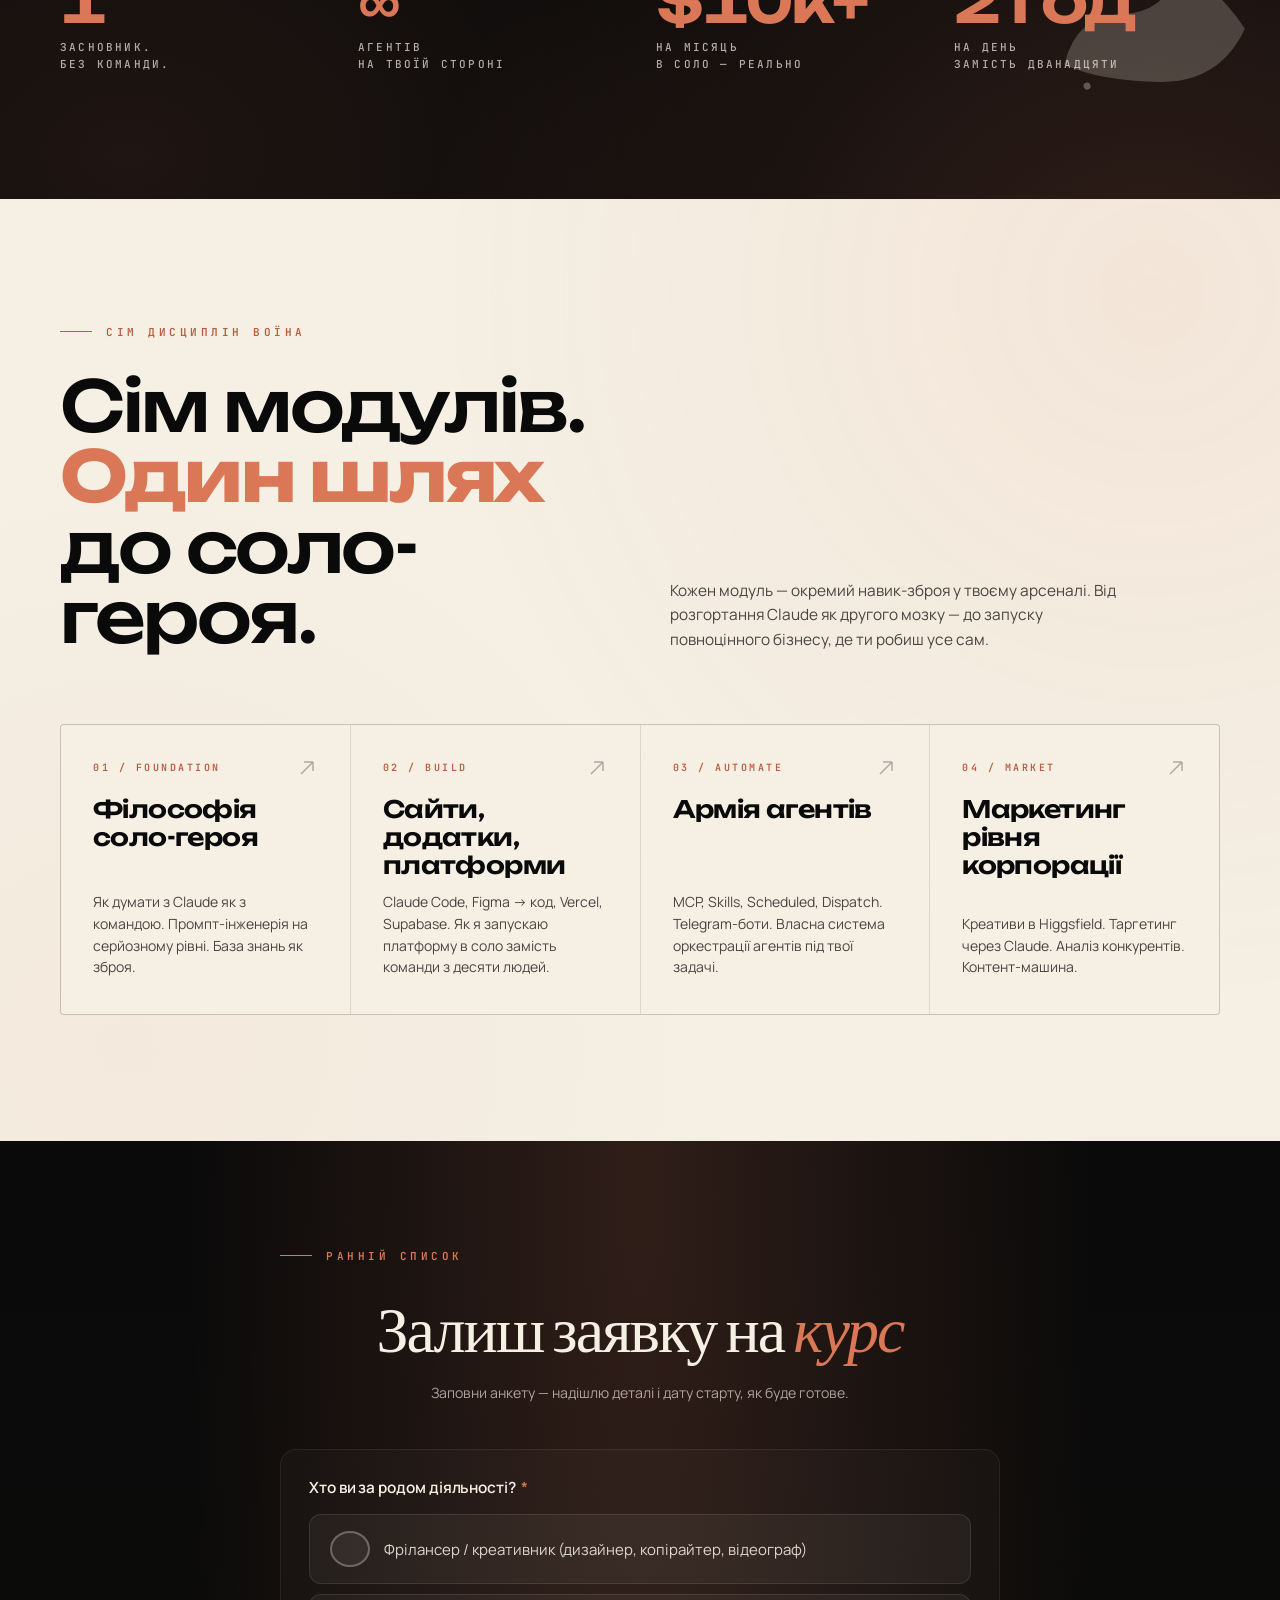
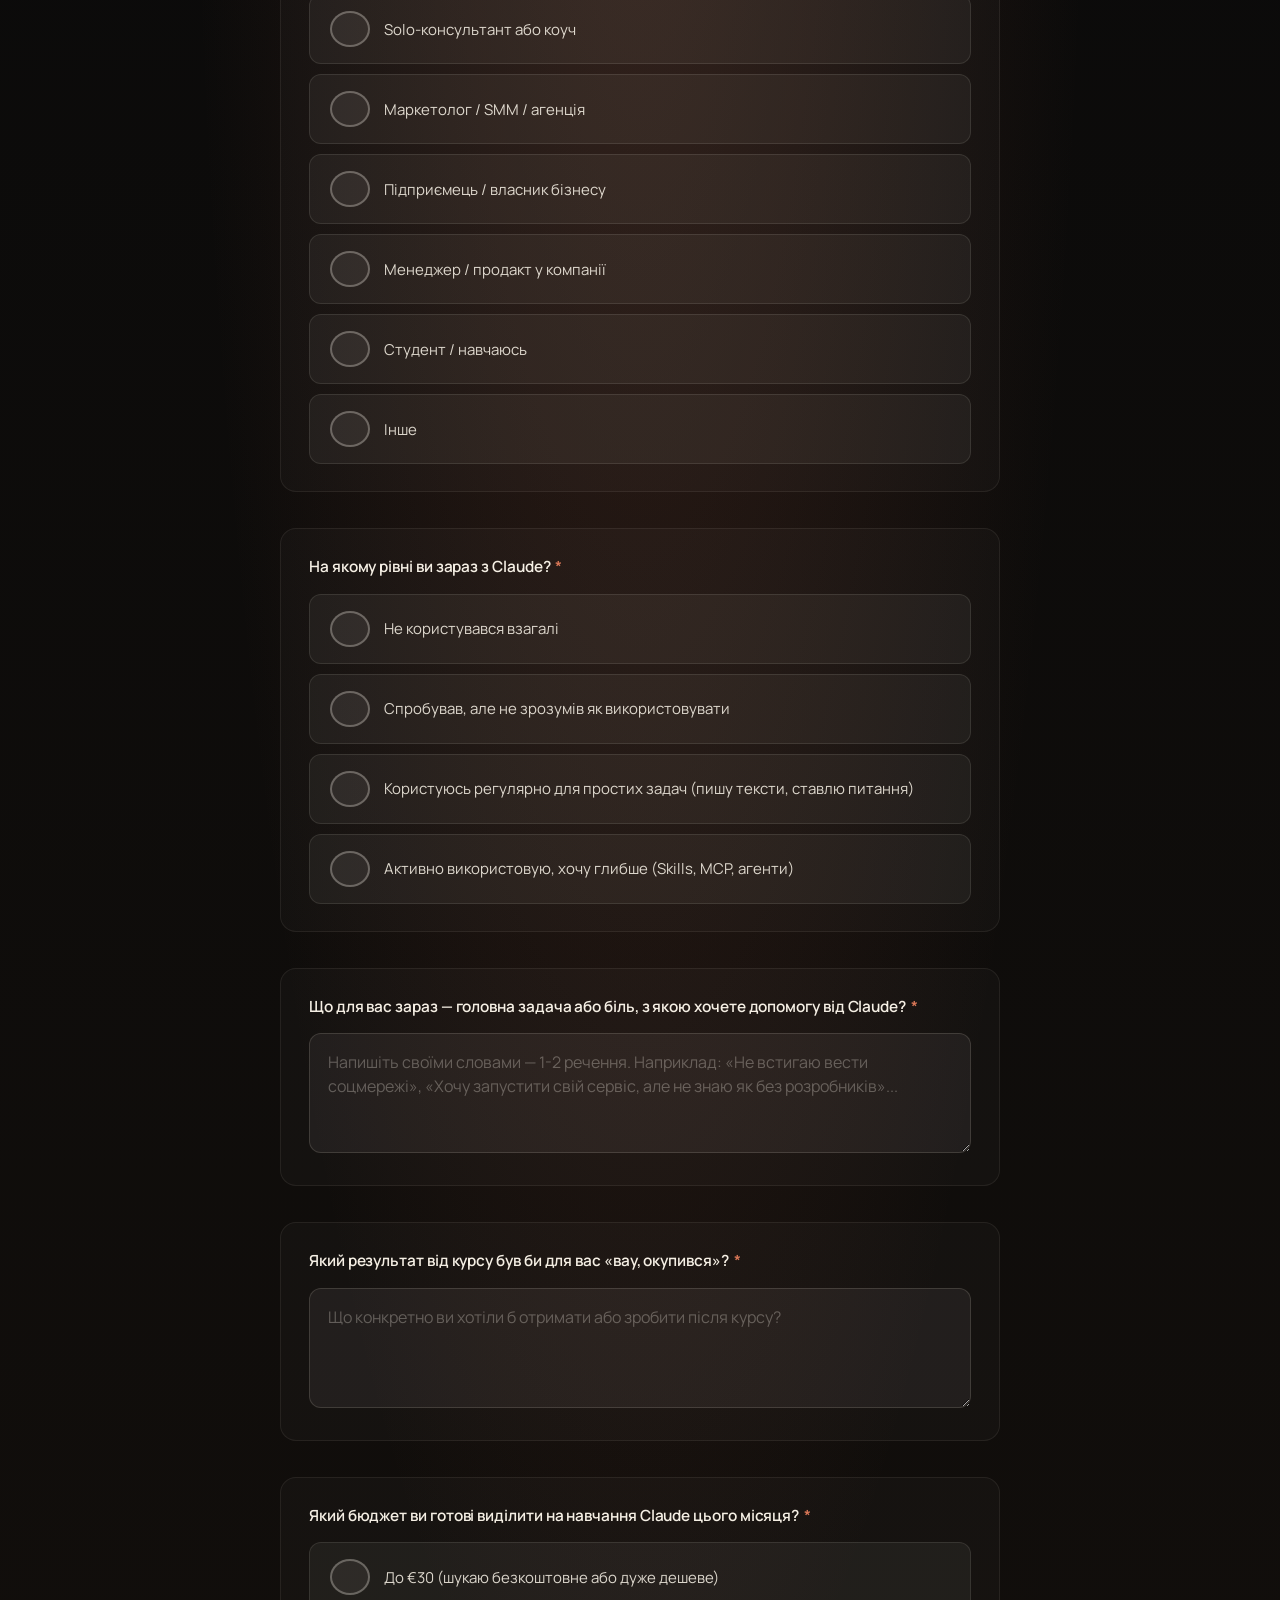
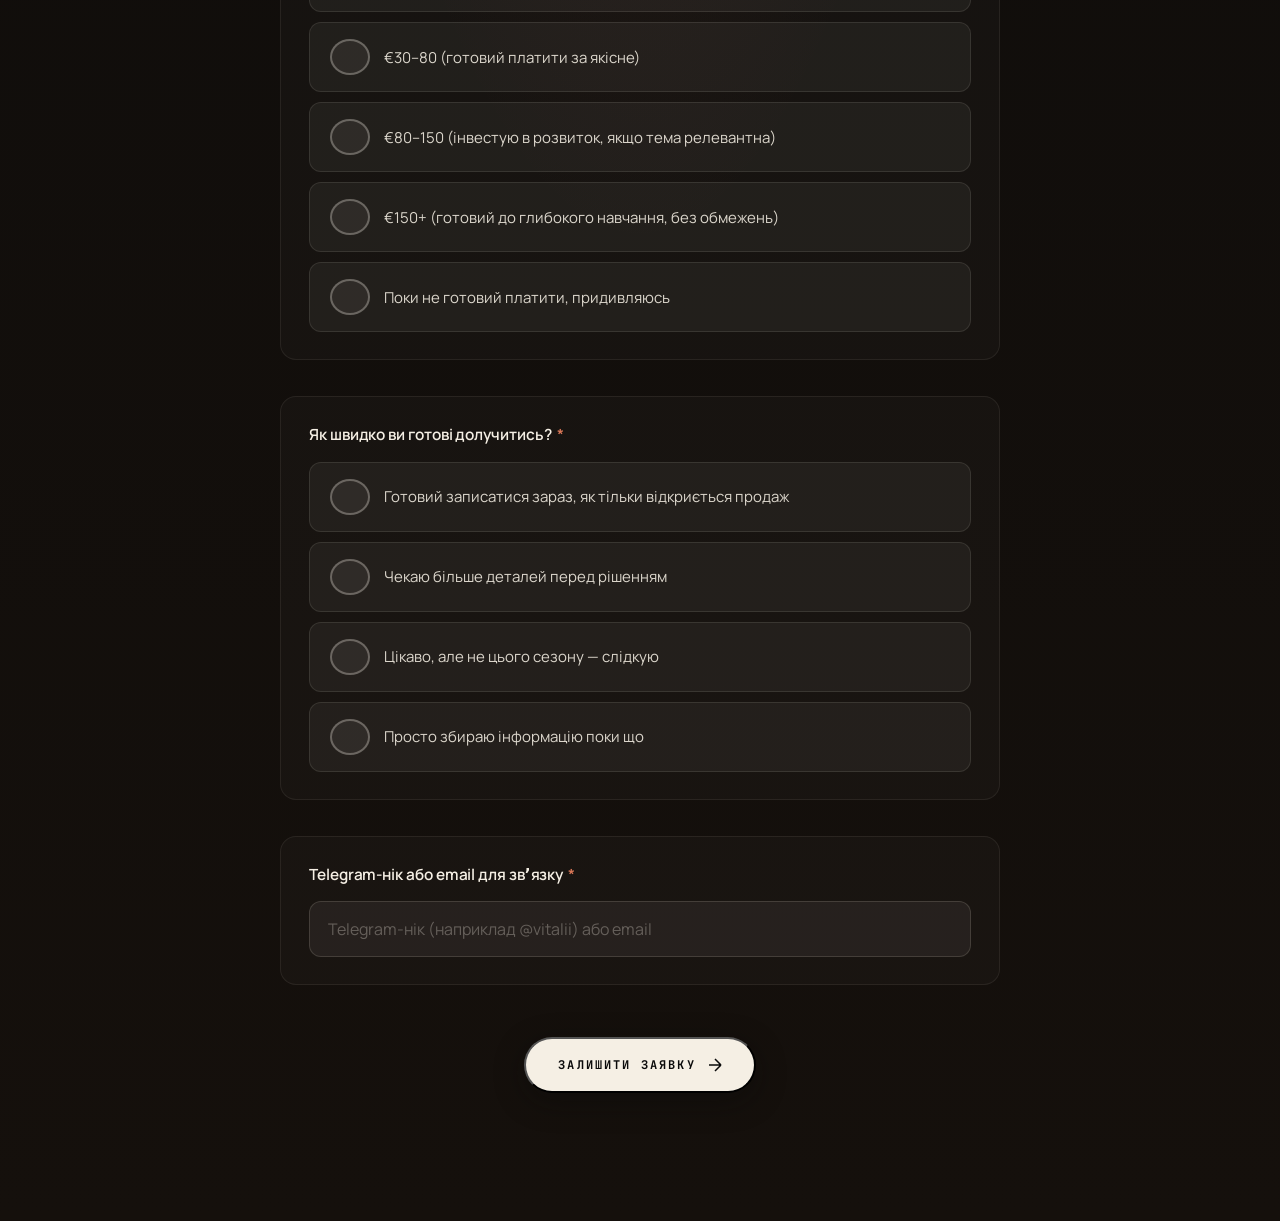
==== commit cc8cbd32: "Rebrand "інтенсив" → "курс" across all content (URL /intensive stays)" ====
--- a/index.html
+++ b/index.html
@@ -675,7 +675,7 @@
   <div class="form-inner">
     <div class="form-head">
       <div class="section-eyebrow">Ранній список</div>
-      <h2 class="form-title">Залиш заявку на <em>інтенсив</em></h2>
+      <h2 class="form-title">Залиш заявку на <em>курс</em></h2>
       <p class="form-desc">
         Заповни анкету — надішлю деталі і дату старту, як буде готове.
       </p>
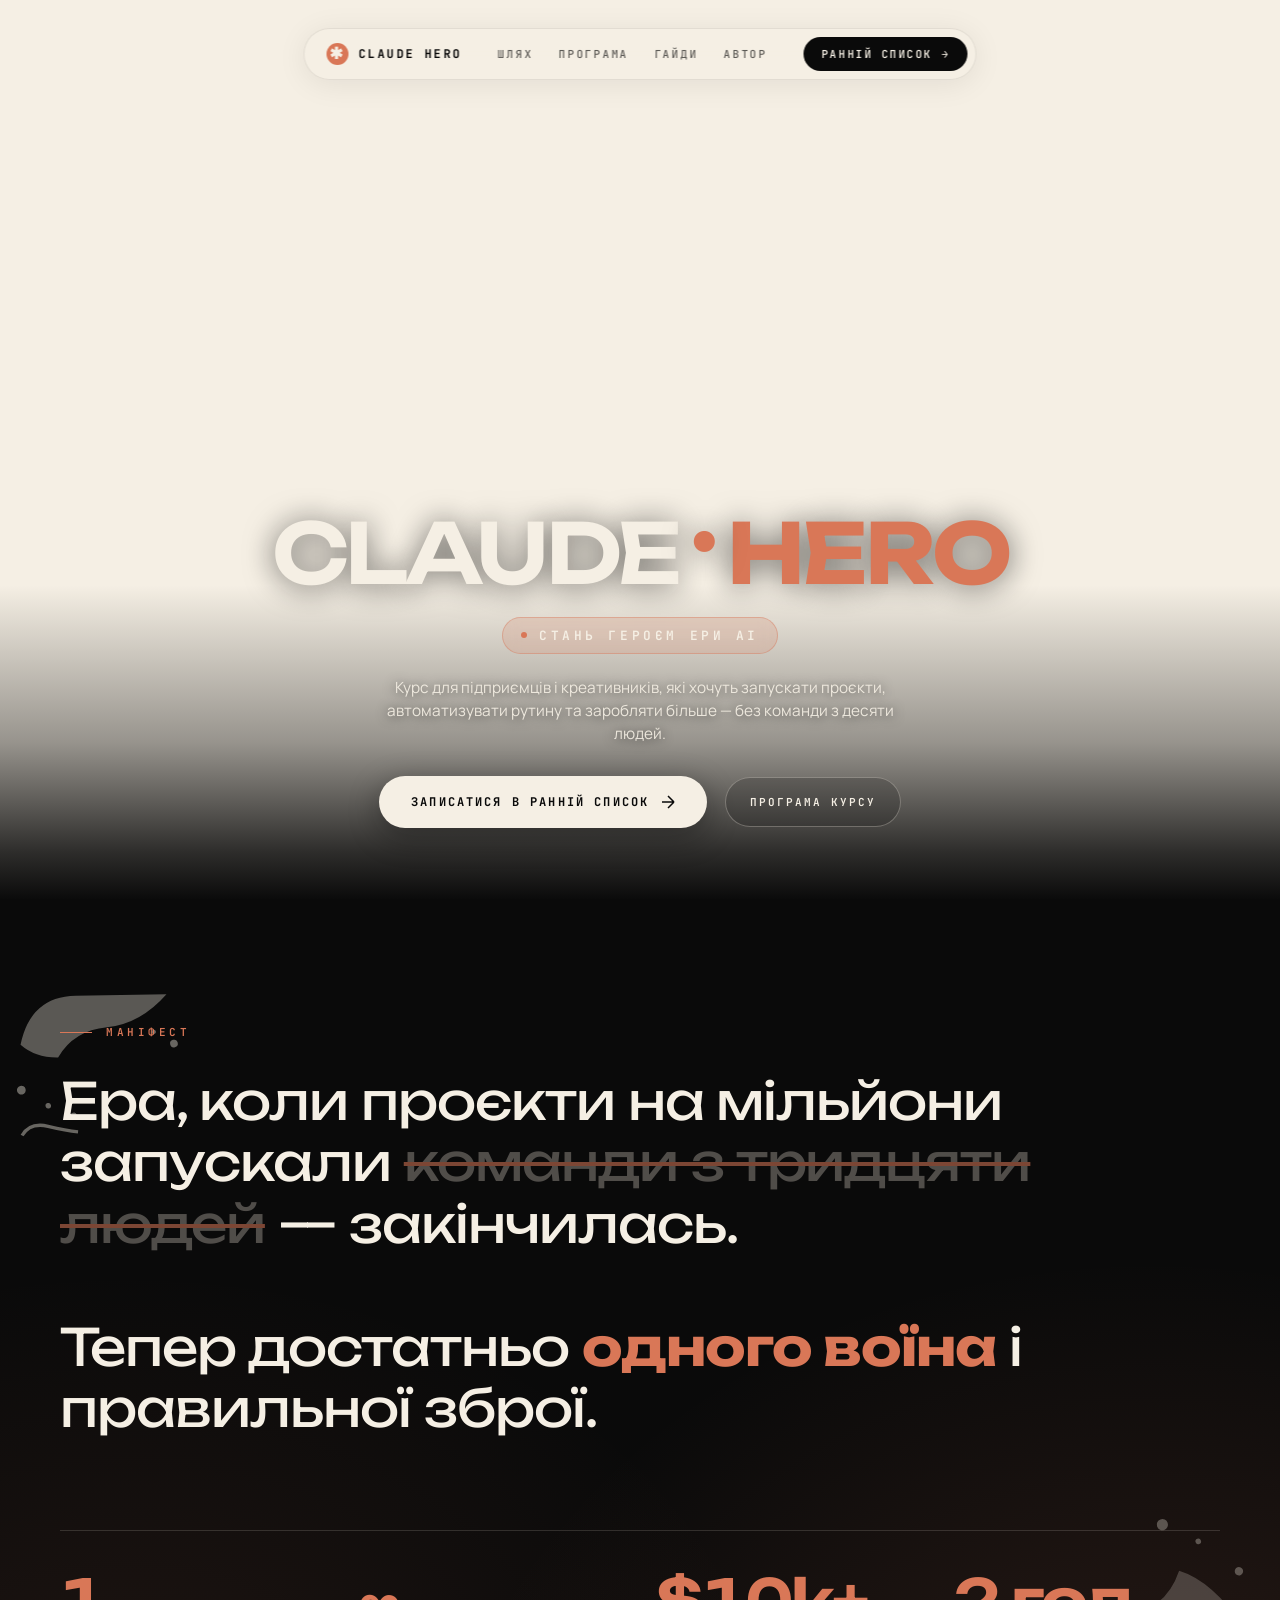
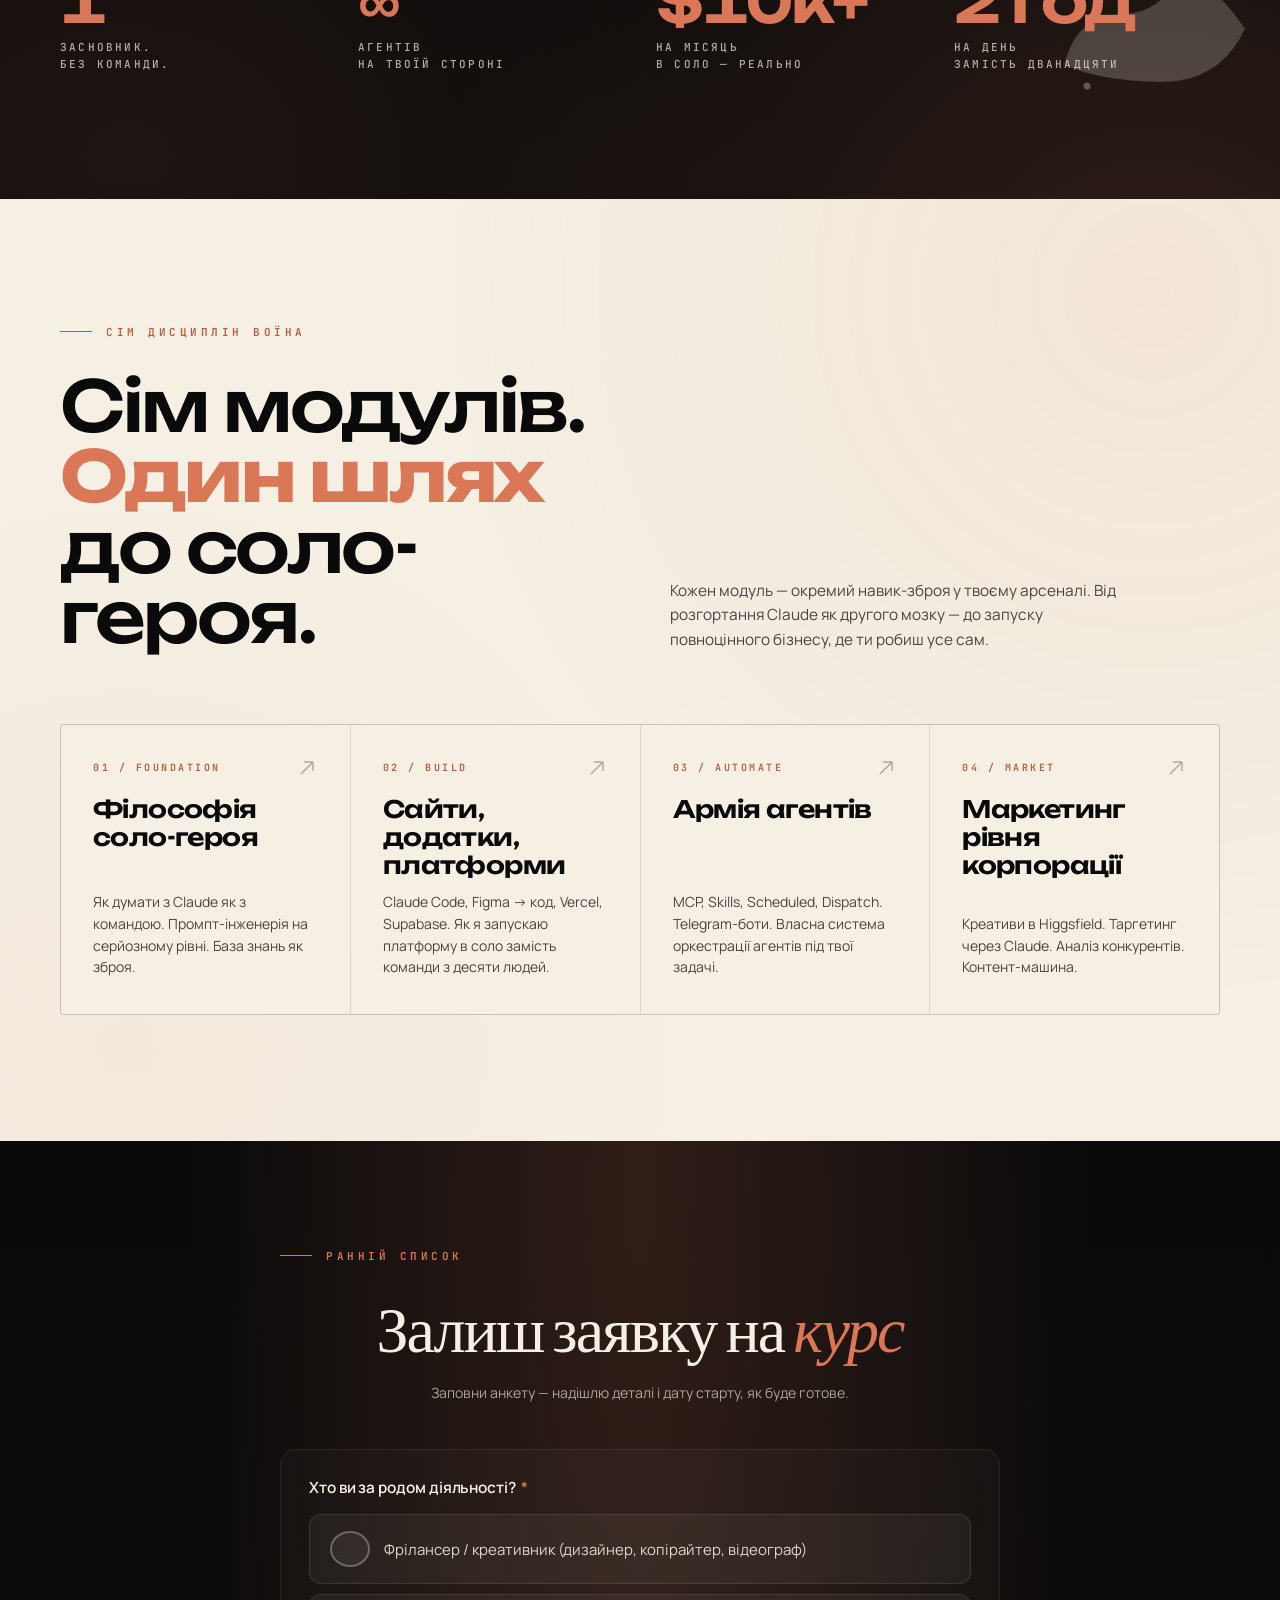
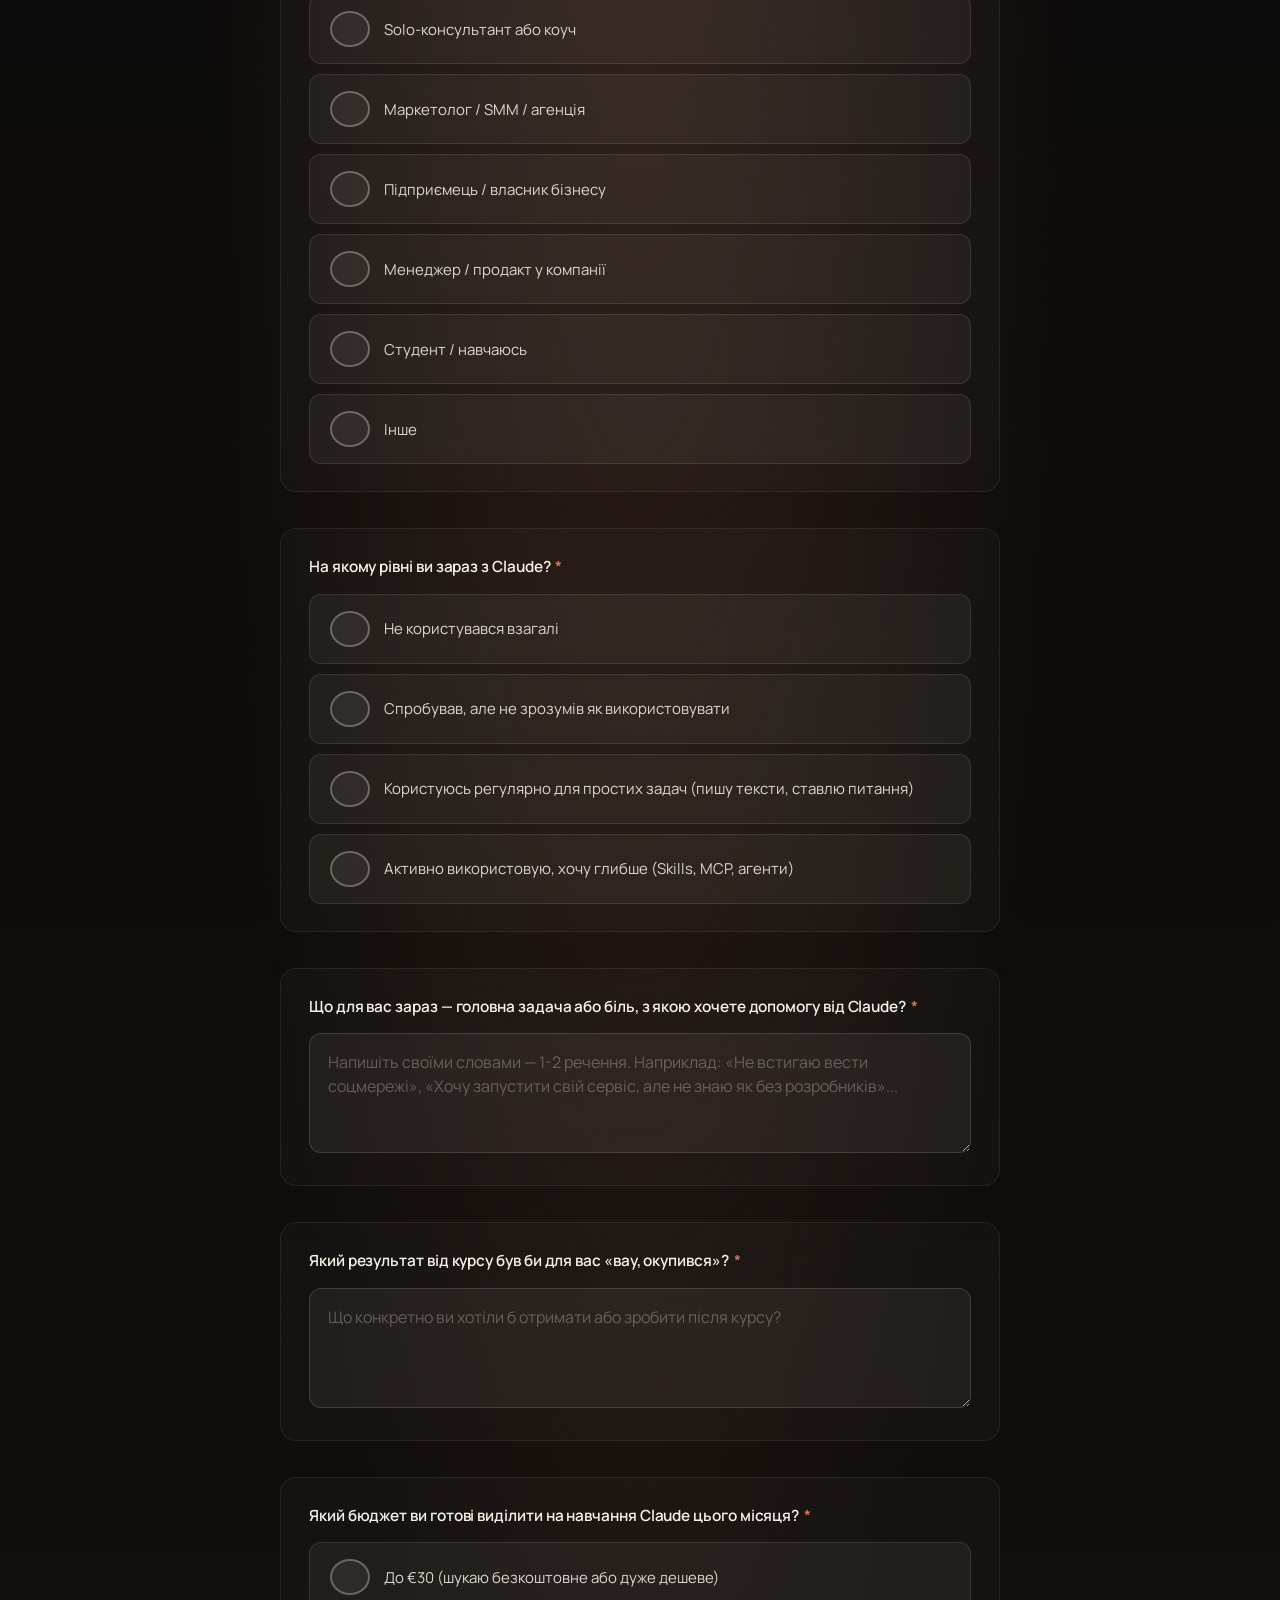
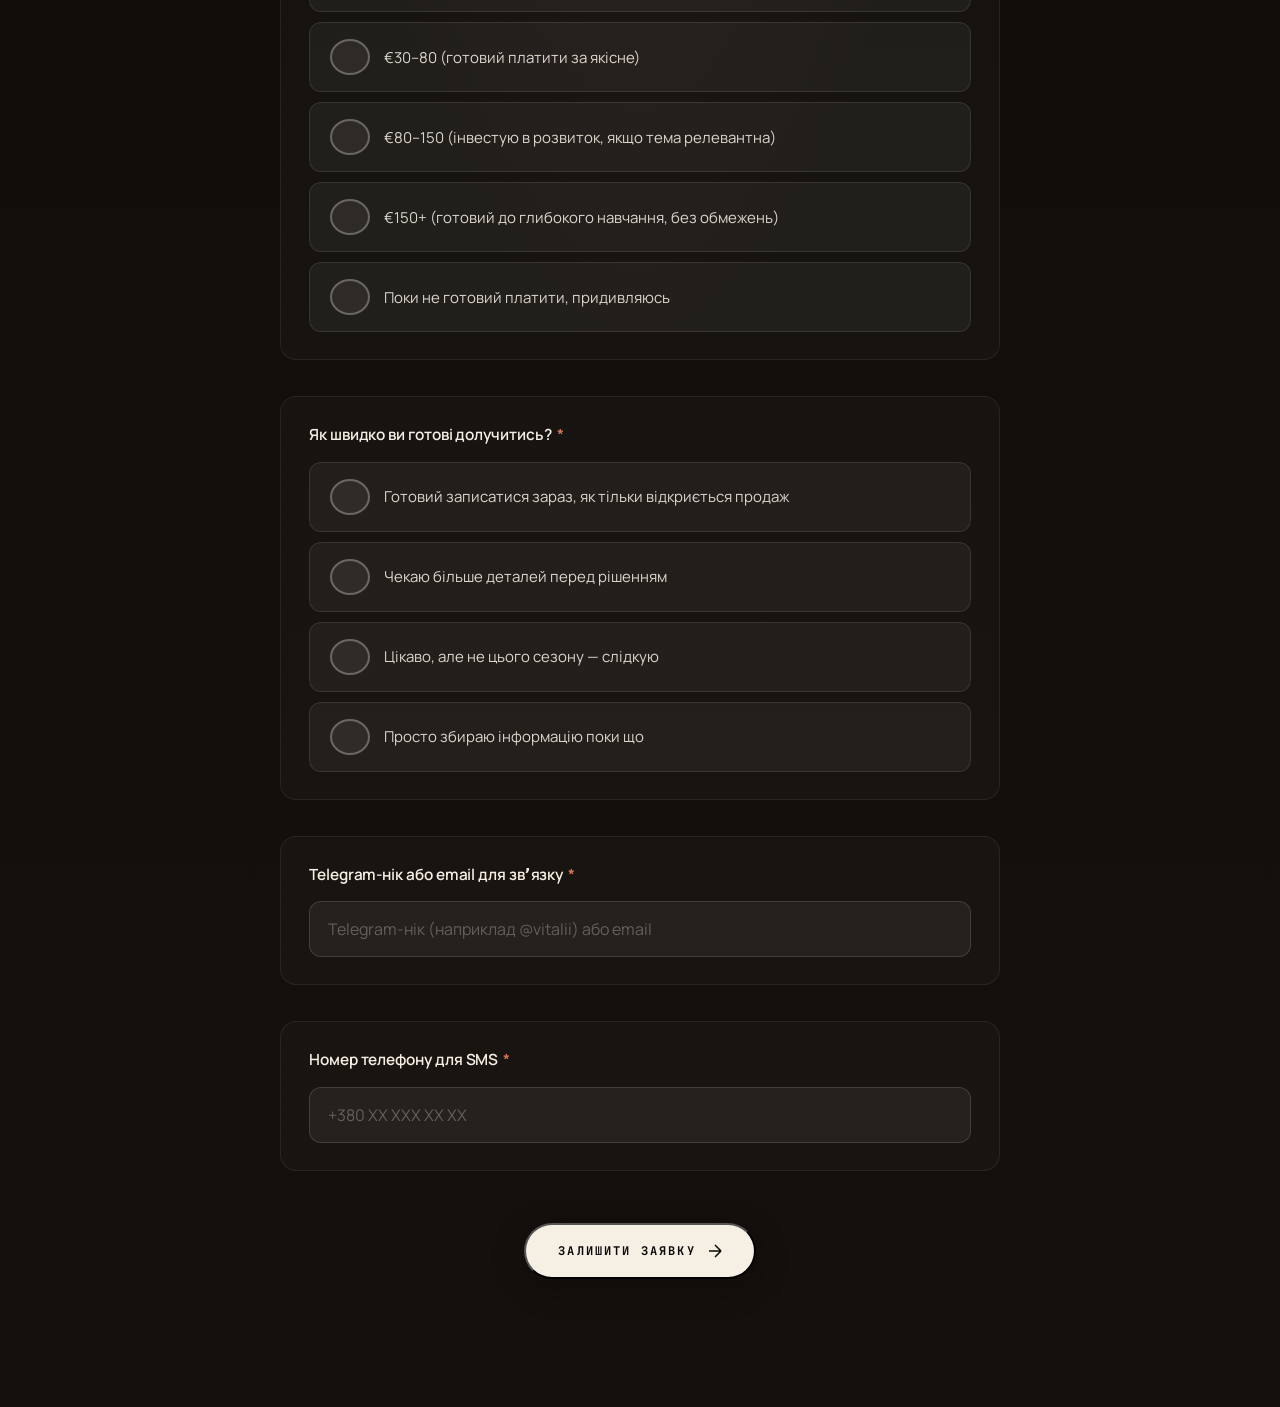
==== commit 04fc1024: "Add required phone field to forms (SMS notifications)" ====
--- a/index.html
+++ b/index.html
@@ -743,6 +743,11 @@
         <input type="text" id="contact" name="contact" required placeholder="Telegram-нік (наприклад @vitalii) або email" autocomplete="email" />
       </div>
 
+      <div class="field">
+        <label for="phone">Номер телефону для SMS <span class="req">*</span></label>
+        <input type="tel" id="phone" name="phone" required placeholder="+380 XX XXX XX XX" autocomplete="tel" inputmode="tel" />
+      </div>
+
       <div class="form-submit">
         <button type="submit" class="btn-primary" id="submitBtn">
           <span>Залишити заявку</span>
@@ -775,7 +780,7 @@
       status.className = 'form-status';
 
       const data = Object.fromEntries(new FormData(form).entries());
-      if (!data.role || !data.level || !data.pain || !data.result || !data.budget || !data.timing || !data.contact) {
+      if (!data.role || !data.level || !data.pain || !data.result || !data.budget || !data.timing || !data.contact || !data.phone) {
         status.textContent = 'Заповни всі обовʼязкові поля';
         status.className = 'form-status error';
         return;
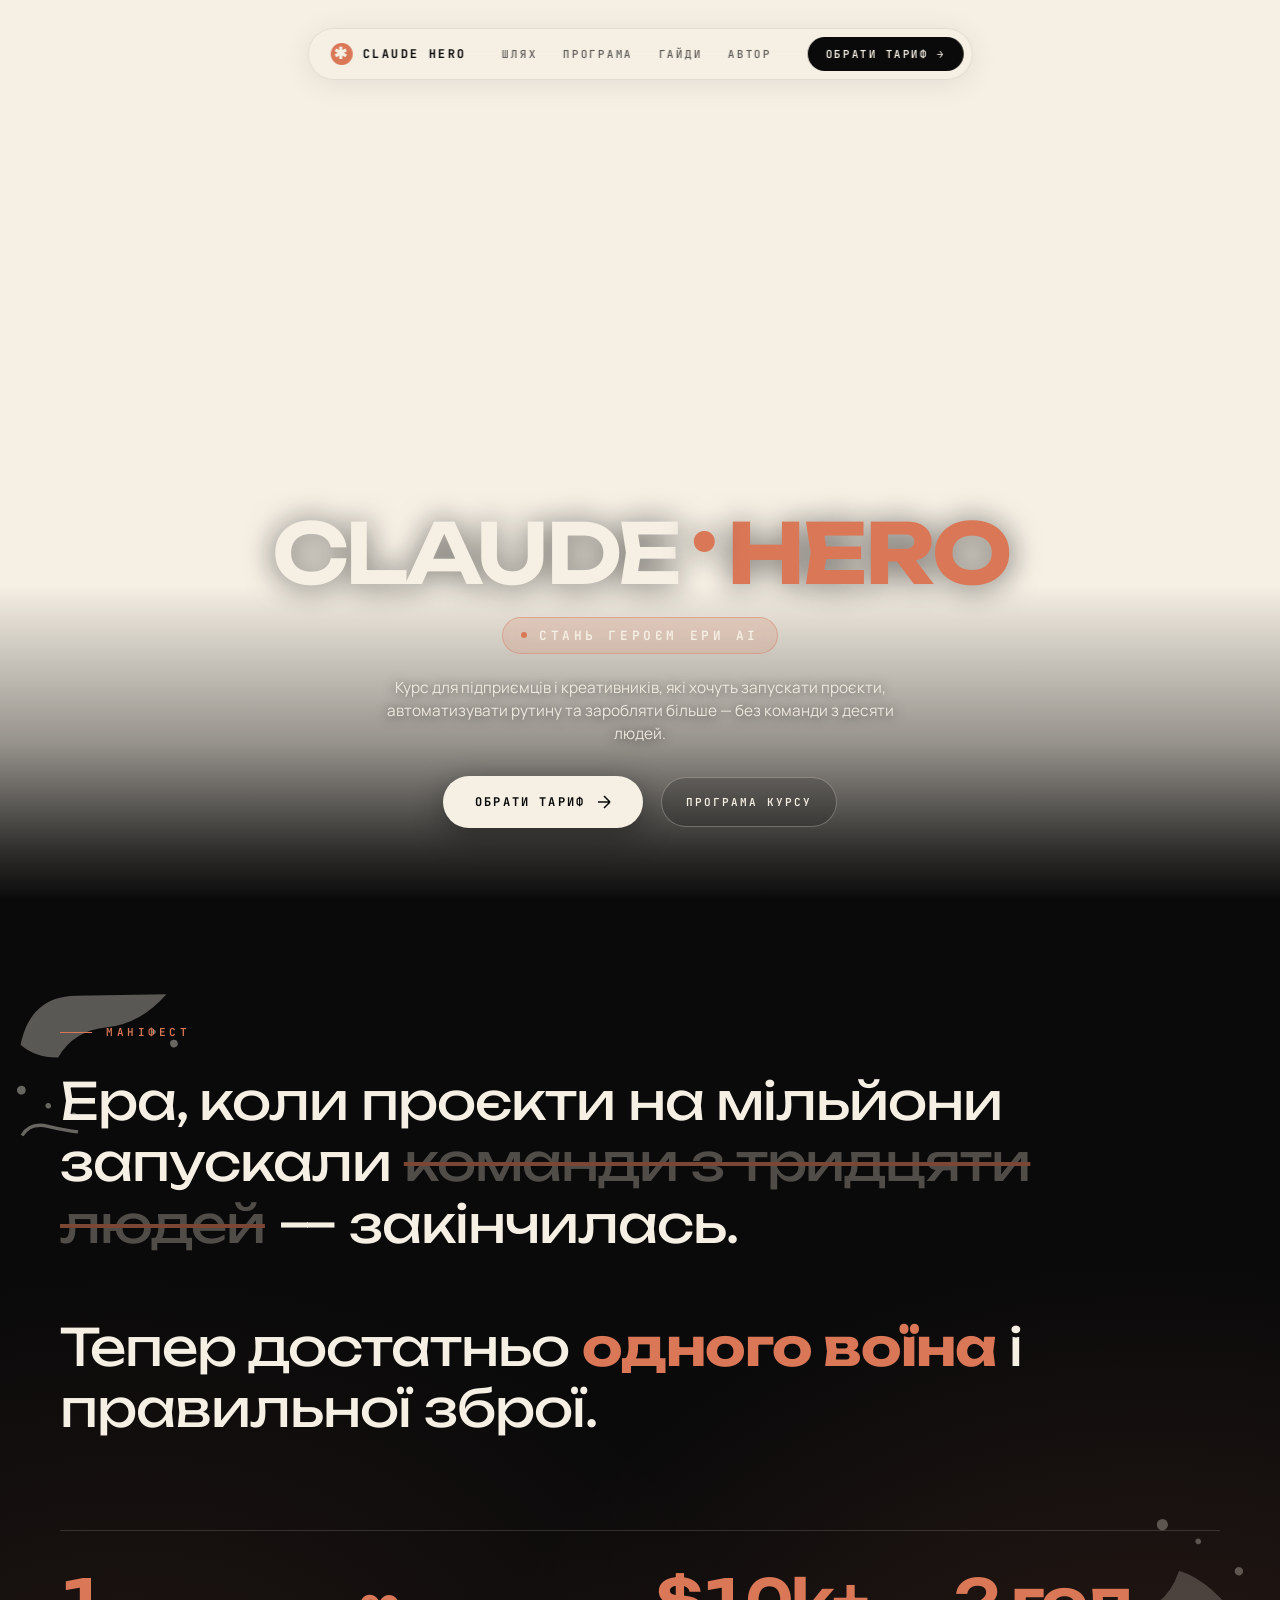
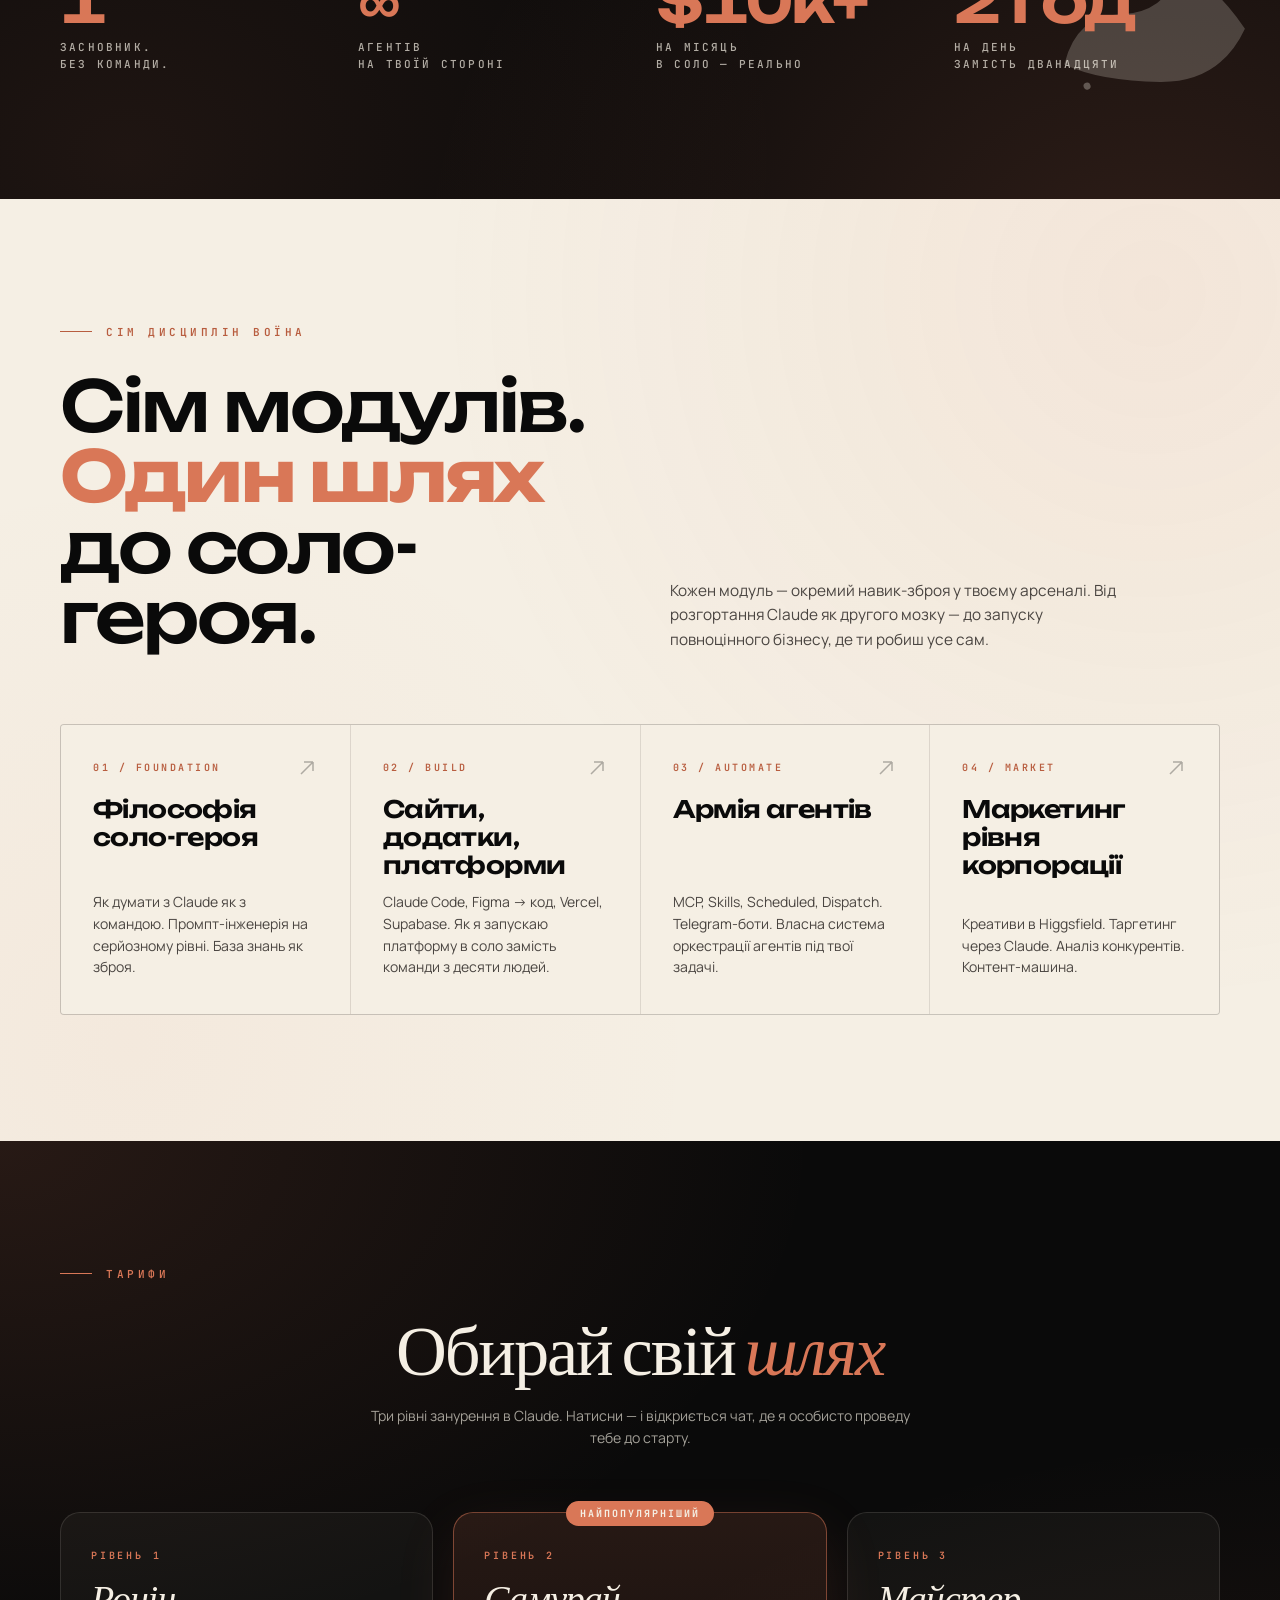
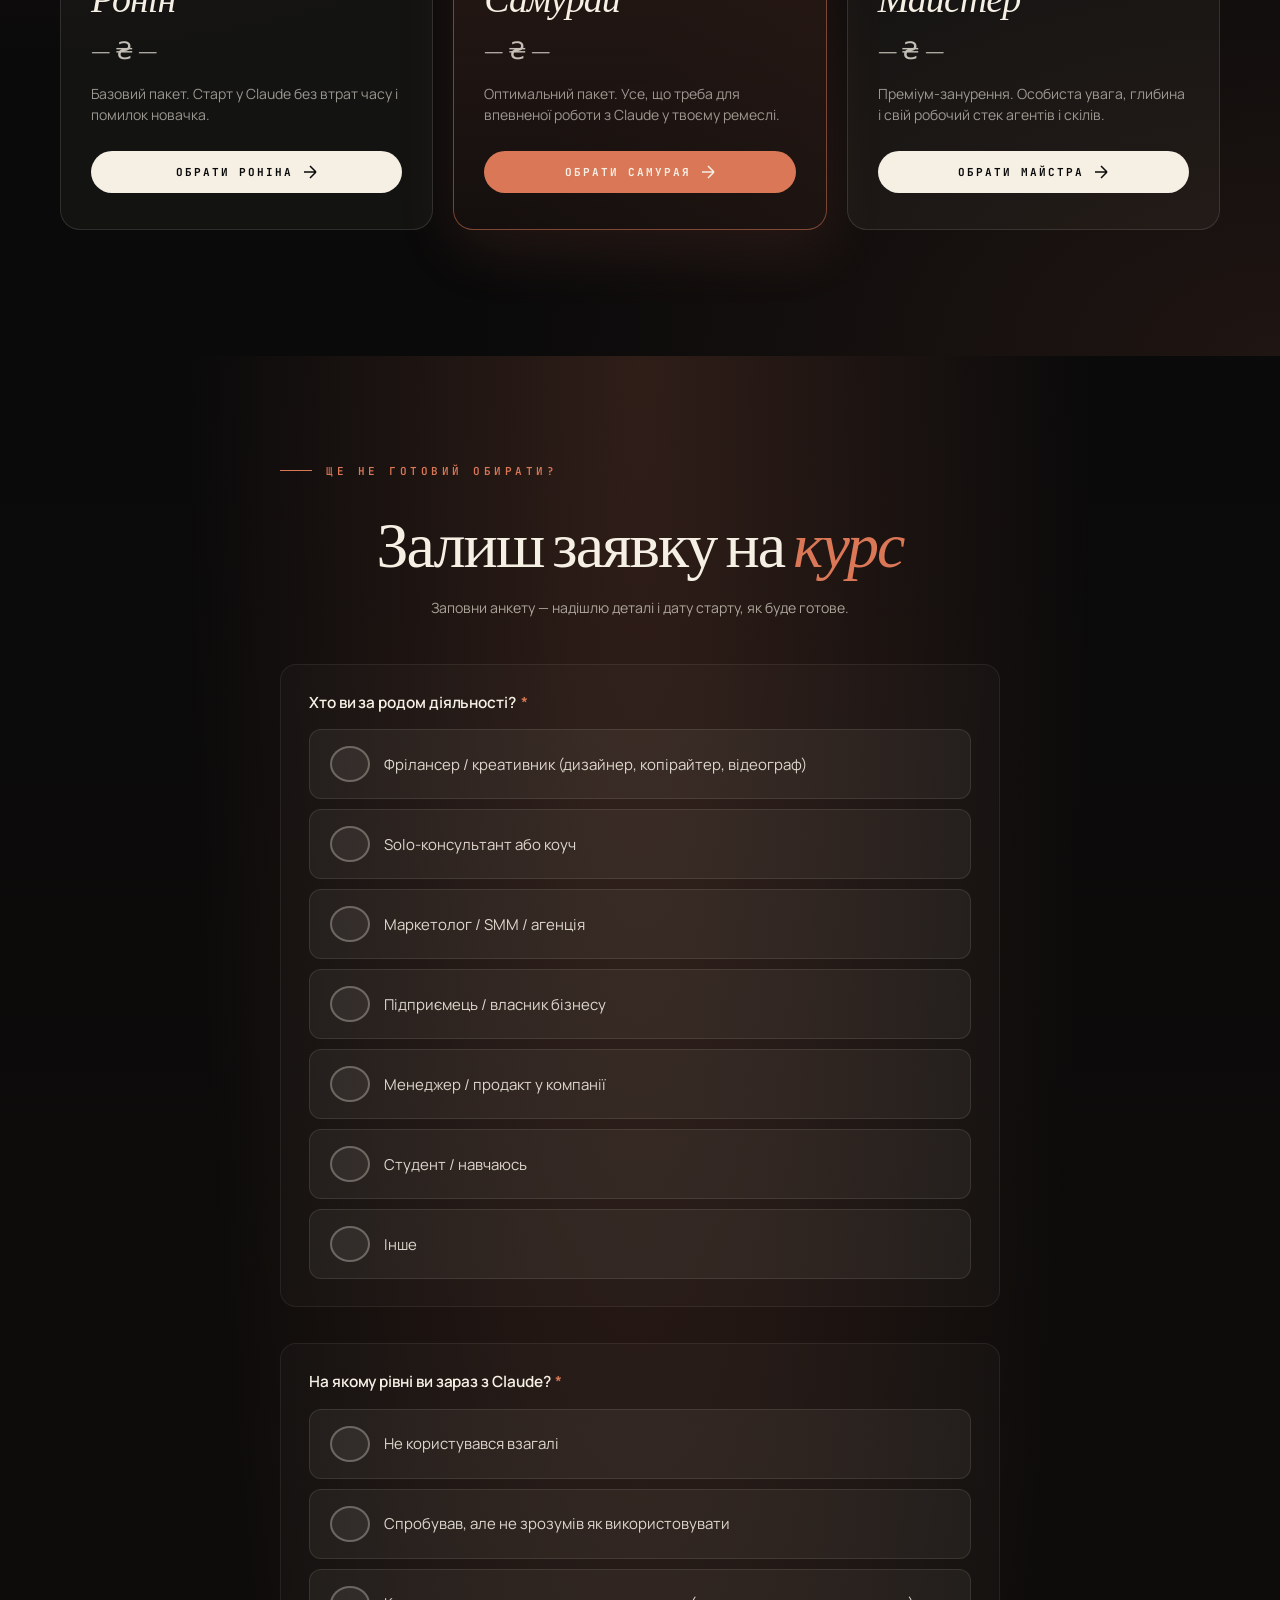
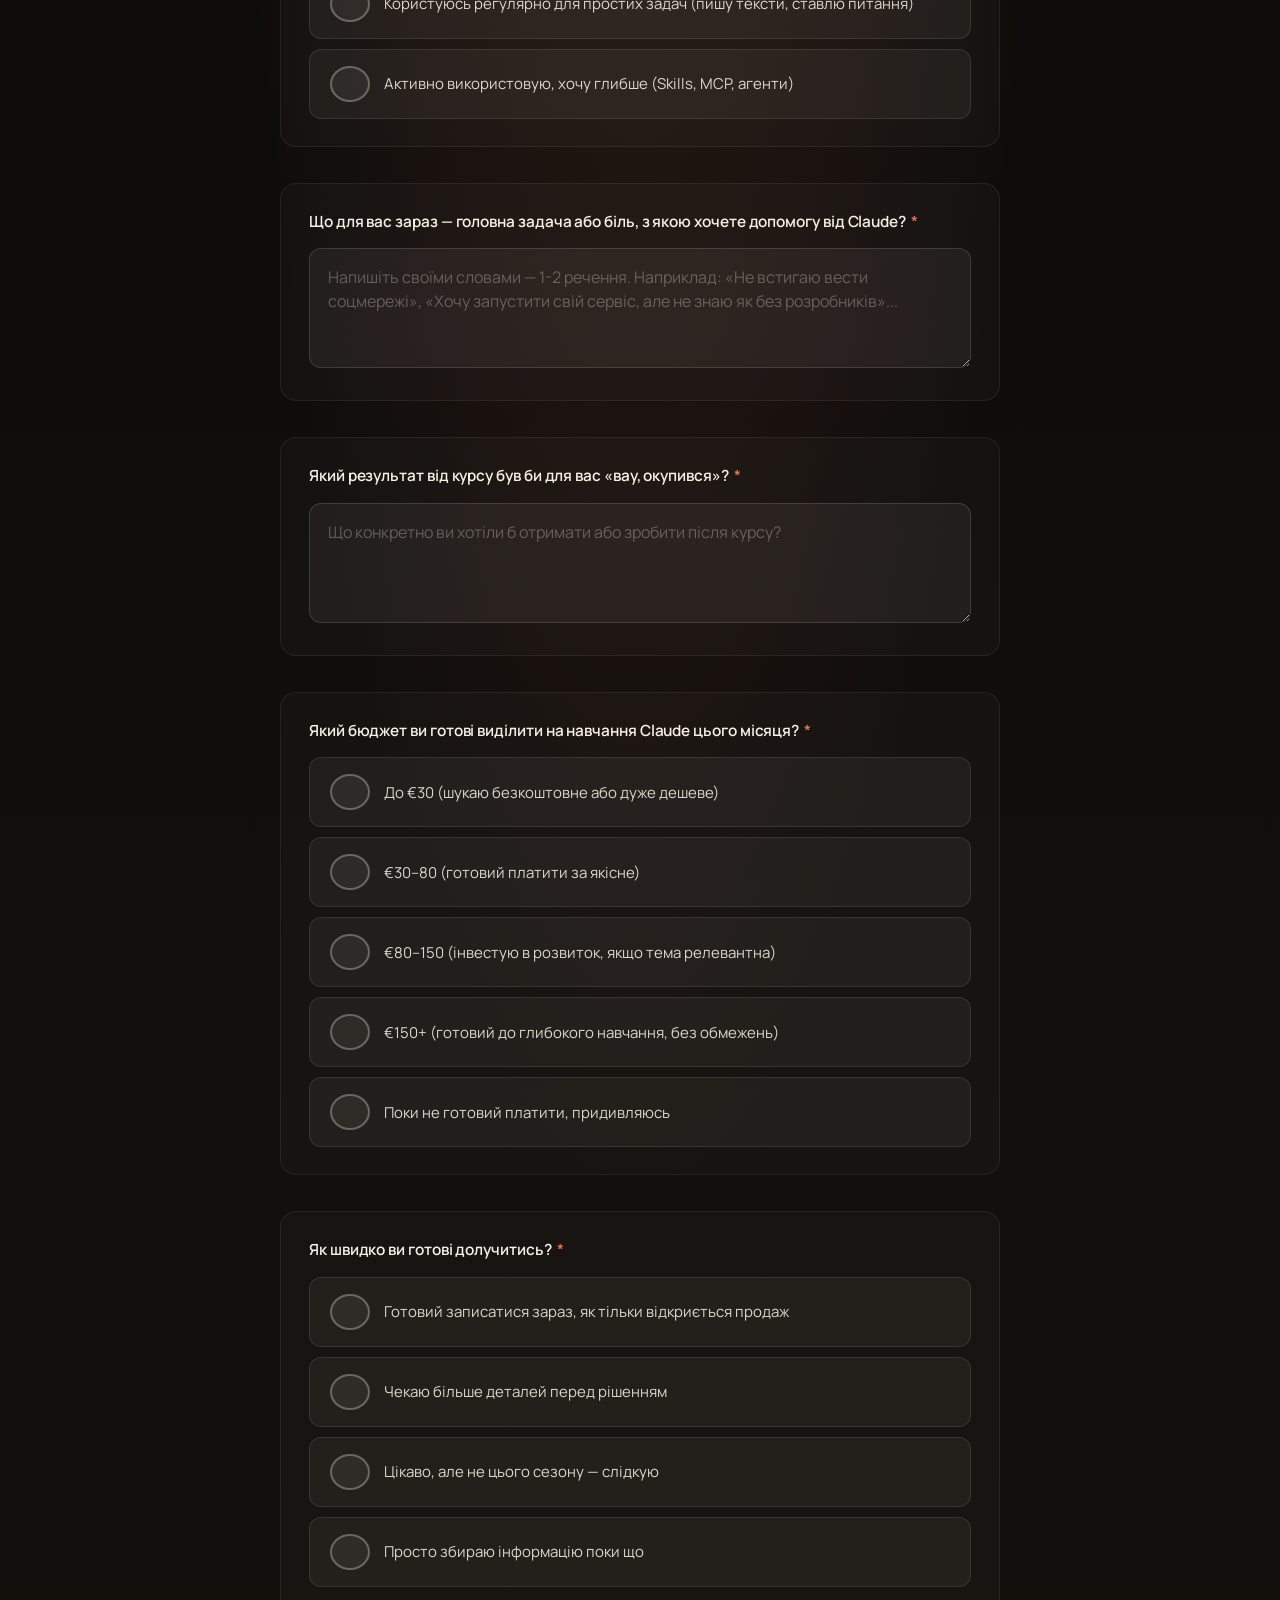
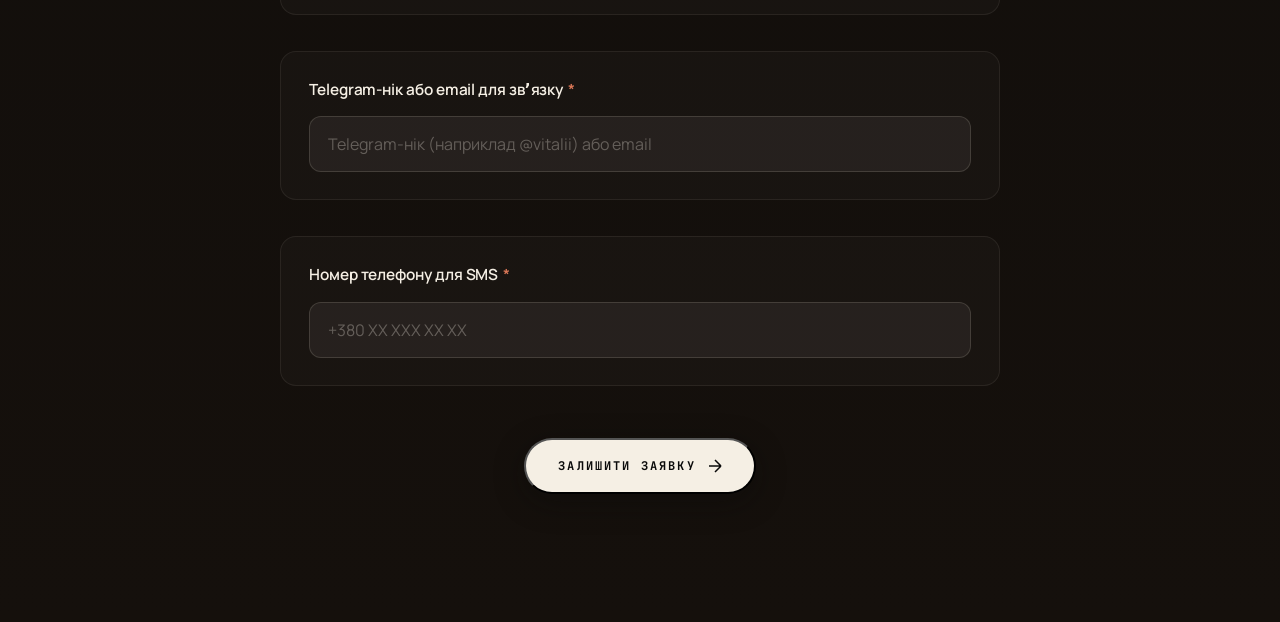
==== commit 477d4fd9: "Add Tariffs section (Ронін/Самурай/Майстер) → Leeloo with UTM tracking" ====
--- a/index.html
+++ b/index.html
@@ -385,6 +385,152 @@
   .module-desc { font-size: 14px; line-height: 1.55; color: var(--ash); margin-top: auto; font-family: var(--font-body); }
   .module-arrow { position: absolute; top: 32px; right: 32px; color: rgba(10, 10, 10, 0.3); transition: all 0.3s cubic-bezier(0.2, 0.8, 0.2, 1); }
 
+  /* ===== TARIFFS ===== */
+  .tariffs-section {
+    padding: clamp(80px, 14vh, 160px) clamp(20px, 5vw, 60px);
+    background: var(--ink);
+    color: var(--paper);
+    position: relative;
+    overflow: hidden;
+  }
+  .tariffs-section::before {
+    content: '';
+    position: absolute; inset: 0;
+    background:
+      radial-gradient(ellipse at 0% 0%, rgba(217, 119, 87, 0.14) 0%, transparent 45%),
+      radial-gradient(ellipse at 100% 100%, rgba(217, 119, 87, 0.1) 0%, transparent 45%);
+    pointer-events: none;
+  }
+  .tariffs-inner { max-width: 1280px; margin: 0 auto; position: relative; z-index: 1; }
+  .tariffs-head { text-align: center; margin-bottom: clamp(48px, 7vh, 80px); }
+  .tariffs-title {
+    font-family: 'Fraunces', serif;
+    font-weight: 400;
+    font-size: clamp(36px, 5.5vw, 72px);
+    line-height: 1.05;
+    letter-spacing: -0.03em;
+    color: var(--paper);
+    margin-bottom: 18px;
+    font-variation-settings: "opsz" 144, "SOFT" 50;
+  }
+  .tariffs-title em { font-style: italic; color: var(--orange); font-weight: 500; }
+  .tariffs-sub {
+    font-family: var(--font-body);
+    font-size: clamp(14px, 1.1vw, 17px);
+    color: rgba(245, 239, 228, 0.65);
+    line-height: 1.55;
+    max-width: 540px;
+    margin: 0 auto;
+  }
+  .tariffs-grid {
+    display: grid;
+    grid-template-columns: repeat(auto-fit, minmax(280px, 1fr));
+    gap: 20px;
+    align-items: stretch;
+  }
+  .tariff-card {
+    background: rgba(245, 239, 228, 0.04);
+    border: 1px solid rgba(245, 239, 228, 0.12);
+    border-radius: 20px;
+    padding: 36px 30px;
+    display: flex;
+    flex-direction: column;
+    gap: 18px;
+    transition: all 0.3s cubic-bezier(0.2, 0.8, 0.2, 1);
+    position: relative;
+  }
+  .tariff-card:hover {
+    border-color: rgba(217, 119, 87, 0.5);
+    background: rgba(245, 239, 228, 0.06);
+    transform: translateY(-4px);
+  }
+  .tariff-card.featured {
+    background: linear-gradient(180deg, rgba(217, 119, 87, 0.14) 0%, rgba(217, 119, 87, 0.05) 100%);
+    border-color: rgba(217, 119, 87, 0.5);
+    box-shadow: 0 20px 60px rgba(217, 119, 87, 0.12);
+  }
+  .tariff-badge {
+    position: absolute;
+    top: -12px; left: 50%;
+    transform: translateX(-50%);
+    background: var(--orange);
+    color: var(--paper);
+    font-family: var(--font-mono);
+    font-size: 10px;
+    font-weight: 700;
+    letter-spacing: 0.2em;
+    text-transform: uppercase;
+    padding: 6px 14px;
+    border-radius: 100px;
+    white-space: nowrap;
+  }
+  .tariff-eyebrow {
+    font-family: var(--font-mono);
+    font-size: 10px;
+    font-weight: 600;
+    letter-spacing: 0.28em;
+    text-transform: uppercase;
+    color: var(--orange);
+  }
+  .tariff-name {
+    font-family: 'Fraunces', serif;
+    font-weight: 500;
+    font-size: clamp(28px, 3.2vw, 38px);
+    line-height: 1;
+    letter-spacing: -0.025em;
+    color: var(--paper);
+    font-style: italic;
+  }
+  .tariff-price {
+    font-family: 'Fraunces', serif;
+    font-weight: 400;
+    font-size: clamp(20px, 2vw, 24px);
+    color: rgba(245, 239, 228, 0.78);
+    letter-spacing: -0.01em;
+  }
+  .tariff-desc {
+    font-family: var(--font-body);
+    font-size: 14px;
+    color: rgba(245, 239, 228, 0.6);
+    line-height: 1.5;
+    flex-grow: 1;
+  }
+  .tariff-cta {
+    display: inline-flex;
+    align-items: center;
+    justify-content: center;
+    gap: 10px;
+    background: var(--paper);
+    color: var(--ink);
+    padding: 14px 22px;
+    border-radius: 100px;
+    font-family: var(--font-mono);
+    font-size: 11px;
+    font-weight: 700;
+    letter-spacing: 0.18em;
+    text-transform: uppercase;
+    text-decoration: none;
+    margin-top: 8px;
+    transition: all 0.2s;
+    position: relative;
+    overflow: hidden;
+  }
+  .tariff-cta::before {
+    content: '';
+    position: absolute; inset: 0;
+    background: var(--orange);
+    transform: translateX(-101%);
+    transition: transform 0.35s cubic-bezier(0.2, 0.8, 0.2, 1);
+  }
+  .tariff-cta:hover { color: var(--paper); }
+  .tariff-cta:hover::before { transform: translateX(0); }
+  .tariff-cta span { position: relative; z-index: 1; }
+  .tariff-cta svg { position: relative; z-index: 1; transition: transform 0.3s; }
+  .tariff-cta:hover svg { transform: translateX(4px); }
+  .tariff-card.featured .tariff-cta { background: var(--orange); color: var(--paper); }
+  .tariff-card.featured .tariff-cta::before { background: var(--paper); }
+  .tariff-card.featured .tariff-cta:hover { color: var(--ink); }
+
   /* ===== SIGNUP FORM (ранній список) ===== */
   .form-section {
     padding: clamp(80px, 12vh, 140px) clamp(20px, 5vw, 60px) clamp(60px, 10vh, 120px);
@@ -543,7 +689,7 @@
     <a href="/guides">Гайди</a>
     <a href="#author">Автор</a>
   </div>
-  <a href="#signup" class="nav-cta">Ранній список →</a>
+  <a href="#tarify" class="nav-cta">Обрати тариф →</a>
 </nav>
 
 <section class="hero" id="hero">
@@ -558,8 +704,8 @@
       Курс для підприємців і креативників, які хочуть запускати проєкти, автоматизувати рутину та заробляти більше — без команди з десяти людей.
     </p>
     <div class="hero-actions">
-      <a href="#signup" class="btn-primary">
-        <span>Записатися в ранній список</span>
+      <a href="#tarify" class="btn-primary">
+        <span>Обрати тариф</span>
         <svg width="14" height="14" viewBox="0 0 14 14" fill="none">
           <path d="M1 7H13M13 7L7 1M13 7L7 13" stroke="currentColor" stroke-width="1.5"/>
         </svg>
@@ -671,10 +817,59 @@
   </div>
 </section>
 
+<section class="tariffs-section" id="tarify">
+  <div class="tariffs-inner">
+    <div class="tariffs-head">
+      <div class="section-eyebrow"><span>Тарифи</span></div>
+      <h2 class="tariffs-title">Обирай свій <em>шлях</em></h2>
+      <p class="tariffs-sub">Три рівні занурення в Claude. Натисни — і відкриється чат, де я особисто проведу тебе до старту.</p>
+    </div>
+
+    <div class="tariffs-grid">
+      <!-- РОНІН -->
+      <article class="tariff-card">
+        <div class="tariff-eyebrow">Рівень 1</div>
+        <h3 class="tariff-name">Ронін</h3>
+        <div class="tariff-price">— ₴ —</div>
+        <p class="tariff-desc">Базовий пакет. Старт у Claude без втрат часу і помилок новачка.</p>
+        <a class="tariff-cta" href="https://app.leeloo.ai/telegram/messenger-redirect/gqyn9p?utm_source=claude-hero&amp;utm_medium=main&amp;utm_campaign=tariffs&amp;utm_content=ronin" target="_blank" rel="noopener">
+          <span>Обрати Роніна</span>
+          <svg width="14" height="14" viewBox="0 0 14 14" fill="none"><path d="M1 7H13M13 7L7 1M13 7L7 13" stroke="currentColor" stroke-width="1.5"/></svg>
+        </a>
+      </article>
+
+      <!-- САМУРАЙ (featured) -->
+      <article class="tariff-card featured">
+        <div class="tariff-badge">Найпопулярніший</div>
+        <div class="tariff-eyebrow">Рівень 2</div>
+        <h3 class="tariff-name">Самурай</h3>
+        <div class="tariff-price">— ₴ —</div>
+        <p class="tariff-desc">Оптимальний пакет. Усе, що треба для впевненої роботи з Claude у твоєму ремеслі.</p>
+        <a class="tariff-cta" href="https://app.leeloo.ai/telegram/messenger-redirect/bm92li?utm_source=claude-hero&amp;utm_medium=main&amp;utm_campaign=tariffs&amp;utm_content=samurai" target="_blank" rel="noopener">
+          <span>Обрати Самурая</span>
+          <svg width="14" height="14" viewBox="0 0 14 14" fill="none"><path d="M1 7H13M13 7L7 1M13 7L7 13" stroke="currentColor" stroke-width="1.5"/></svg>
+        </a>
+      </article>
+
+      <!-- МАЙСТЕР -->
+      <article class="tariff-card">
+        <div class="tariff-eyebrow">Рівень 3</div>
+        <h3 class="tariff-name">Майстер</h3>
+        <div class="tariff-price">— ₴ —</div>
+        <p class="tariff-desc">Преміум-занурення. Особиста увага, глибина і свій робочий стек агентів і скілів.</p>
+        <a class="tariff-cta" href="https://app.leeloo.ai/telegram/messenger-redirect/qq34q7?utm_source=claude-hero&amp;utm_medium=main&amp;utm_campaign=tariffs&amp;utm_content=master" target="_blank" rel="noopener">
+          <span>Обрати Майстра</span>
+          <svg width="14" height="14" viewBox="0 0 14 14" fill="none"><path d="M1 7H13M13 7L7 1M13 7L7 13" stroke="currentColor" stroke-width="1.5"/></svg>
+        </a>
+      </article>
+    </div>
+  </div>
+</section>
+
 <section class="form-section" id="signup">
   <div class="form-inner">
     <div class="form-head">
-      <div class="section-eyebrow">Ранній список</div>
+      <div class="section-eyebrow">Ще не готовий обирати?</div>
       <h2 class="form-title">Залиш заявку на <em>курс</em></h2>
       <p class="form-desc">
         Заповни анкету — надішлю деталі і дату старту, як буде готове.
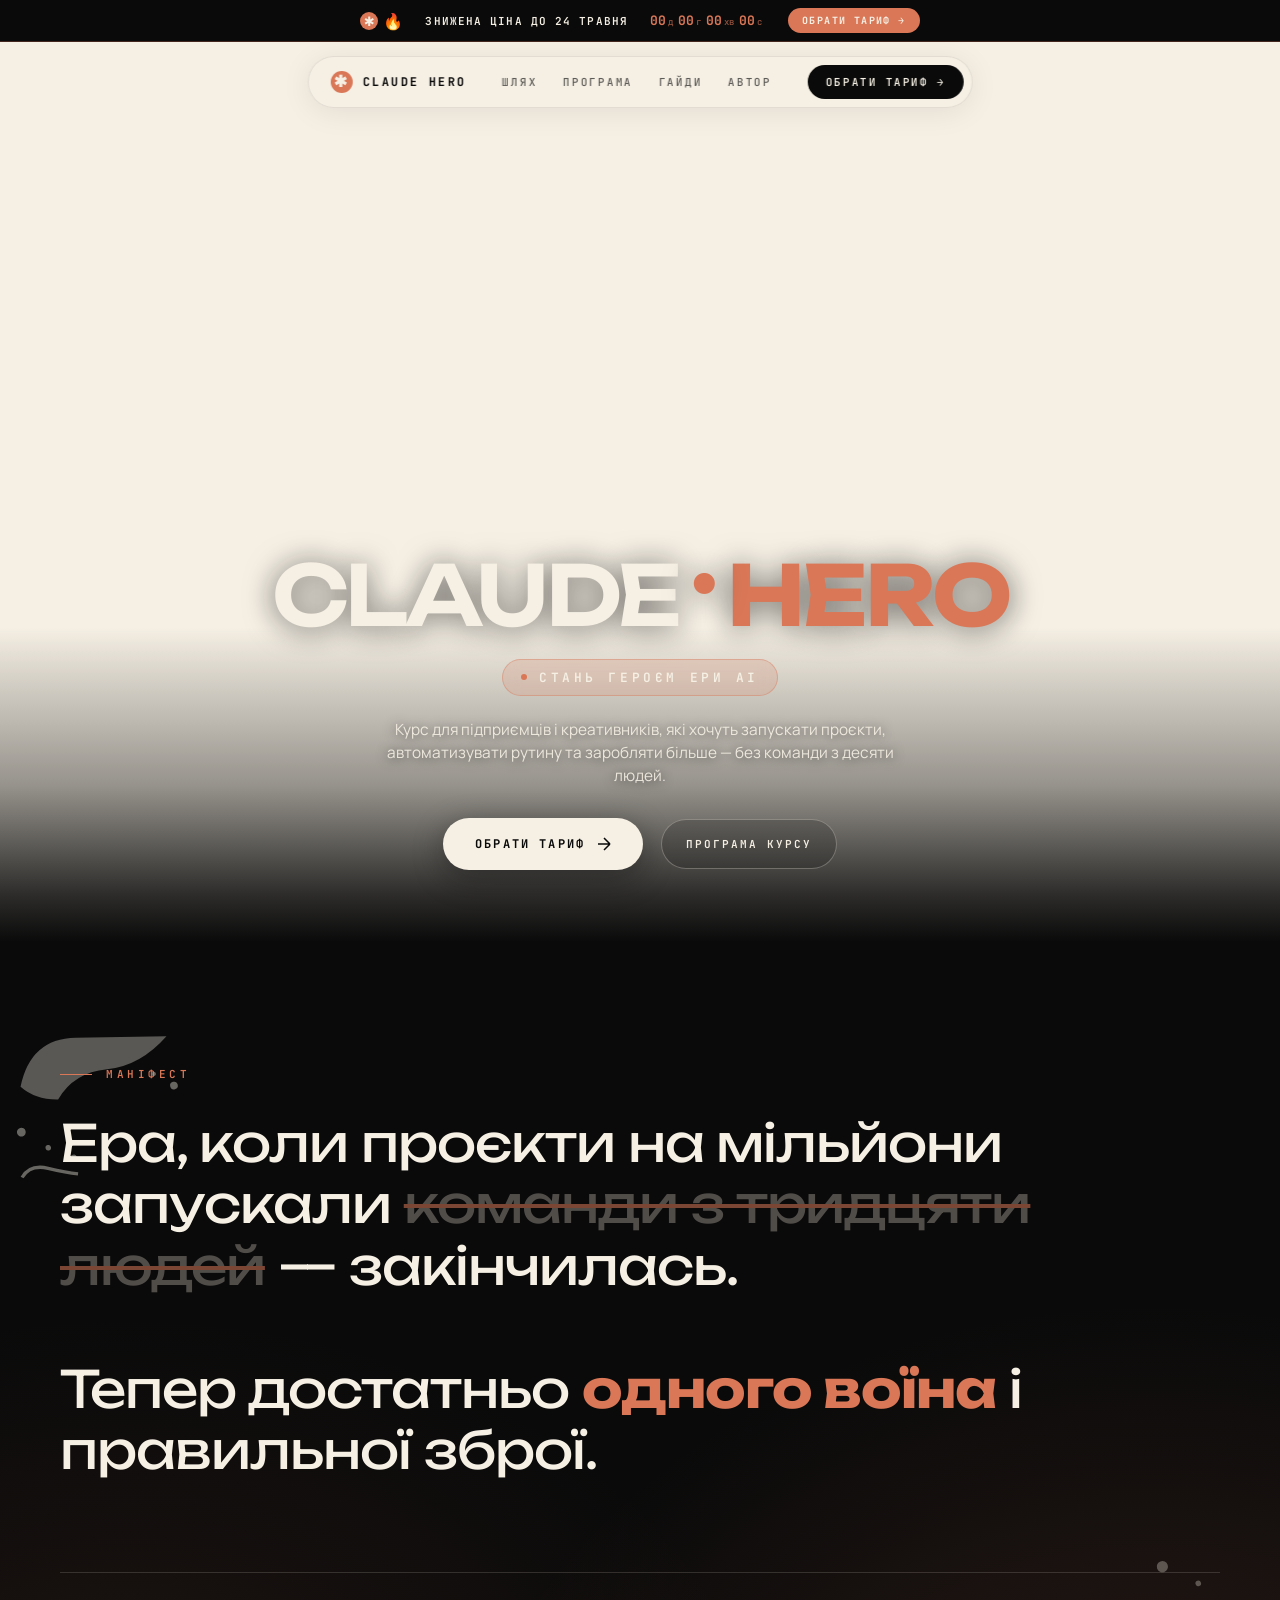
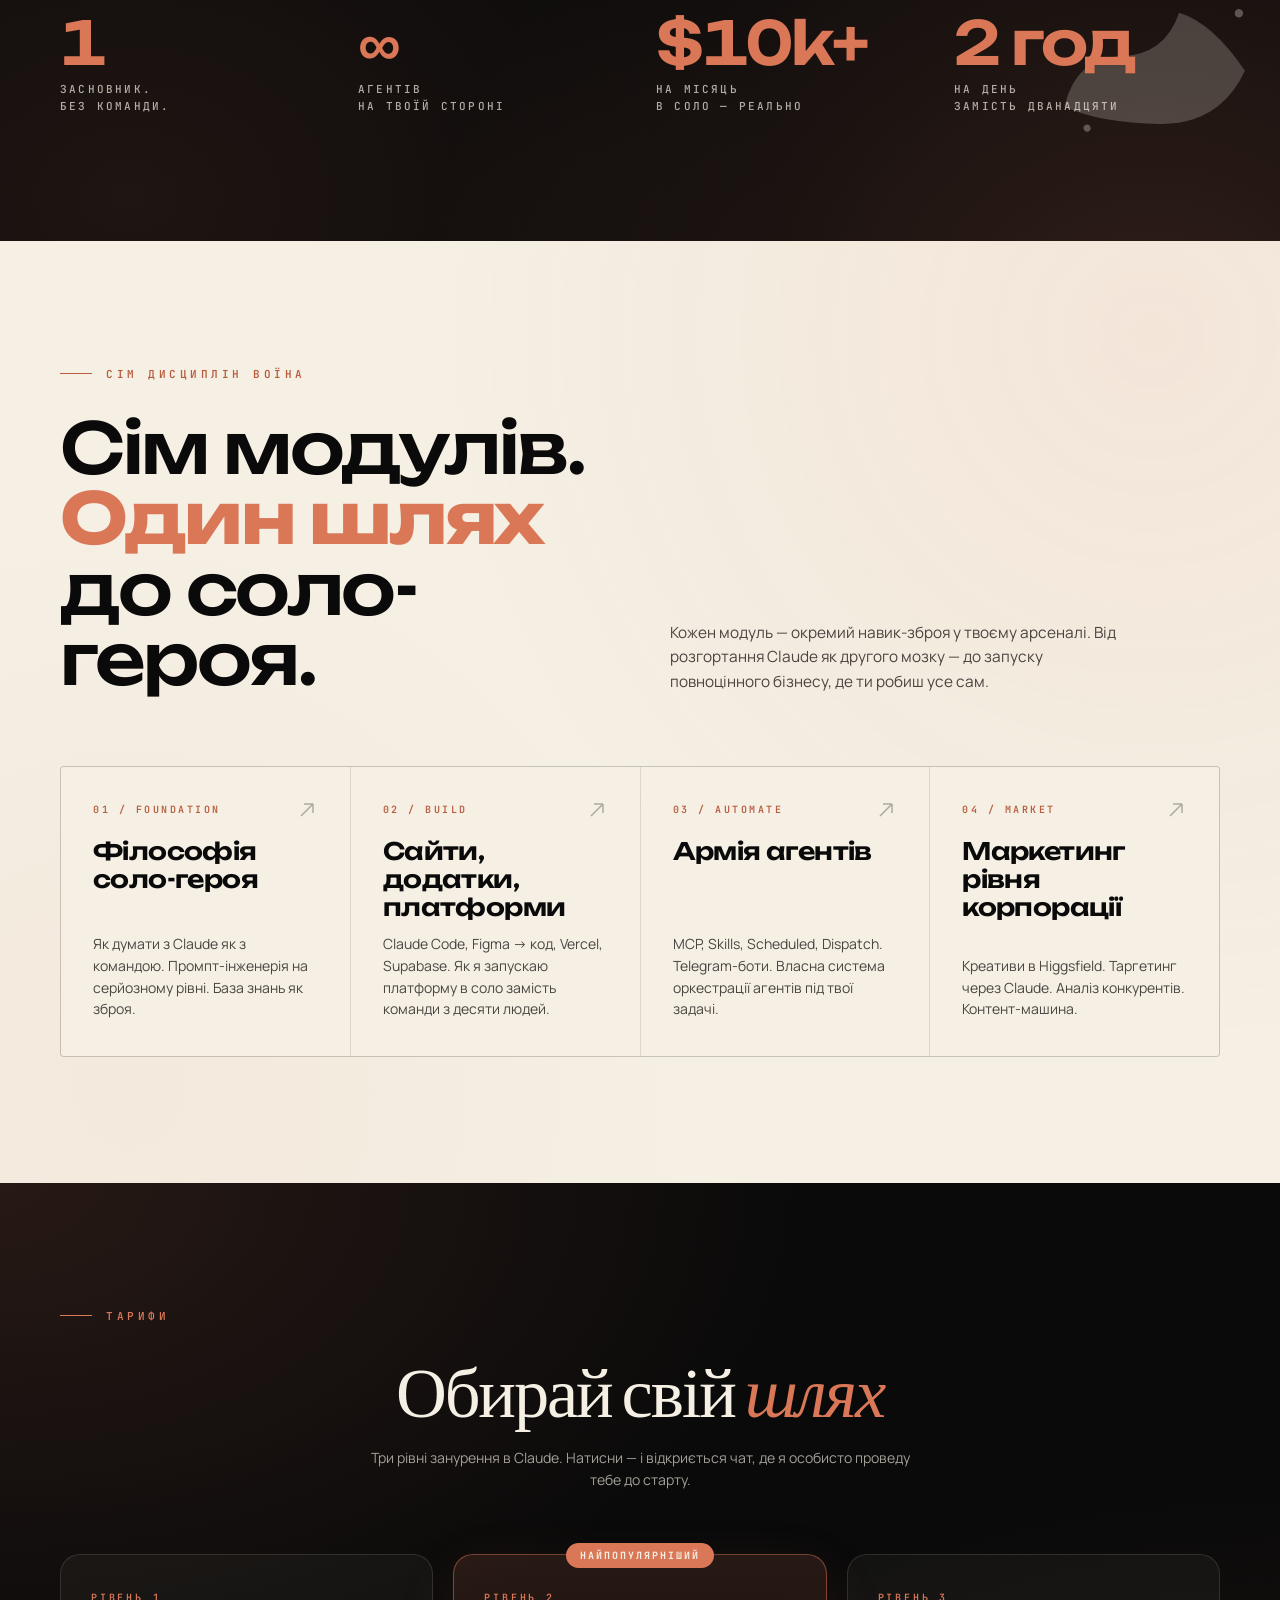
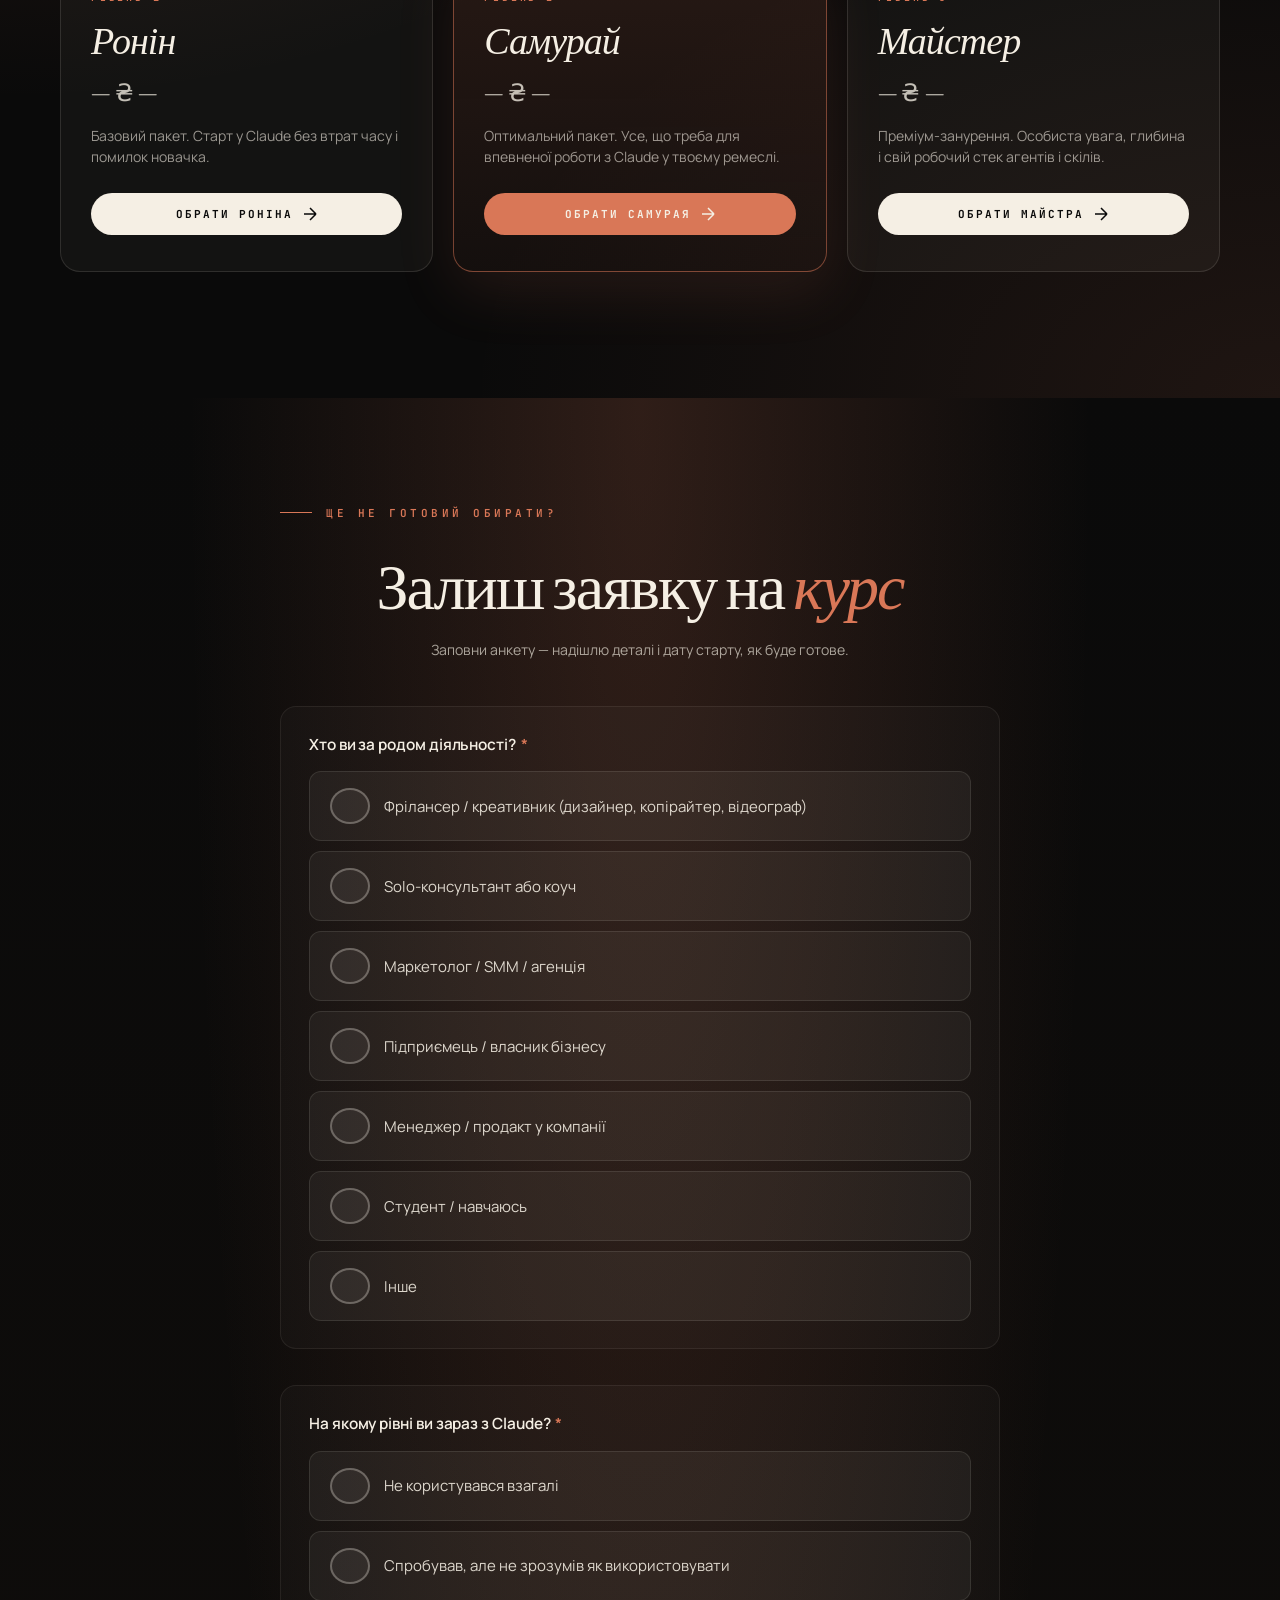
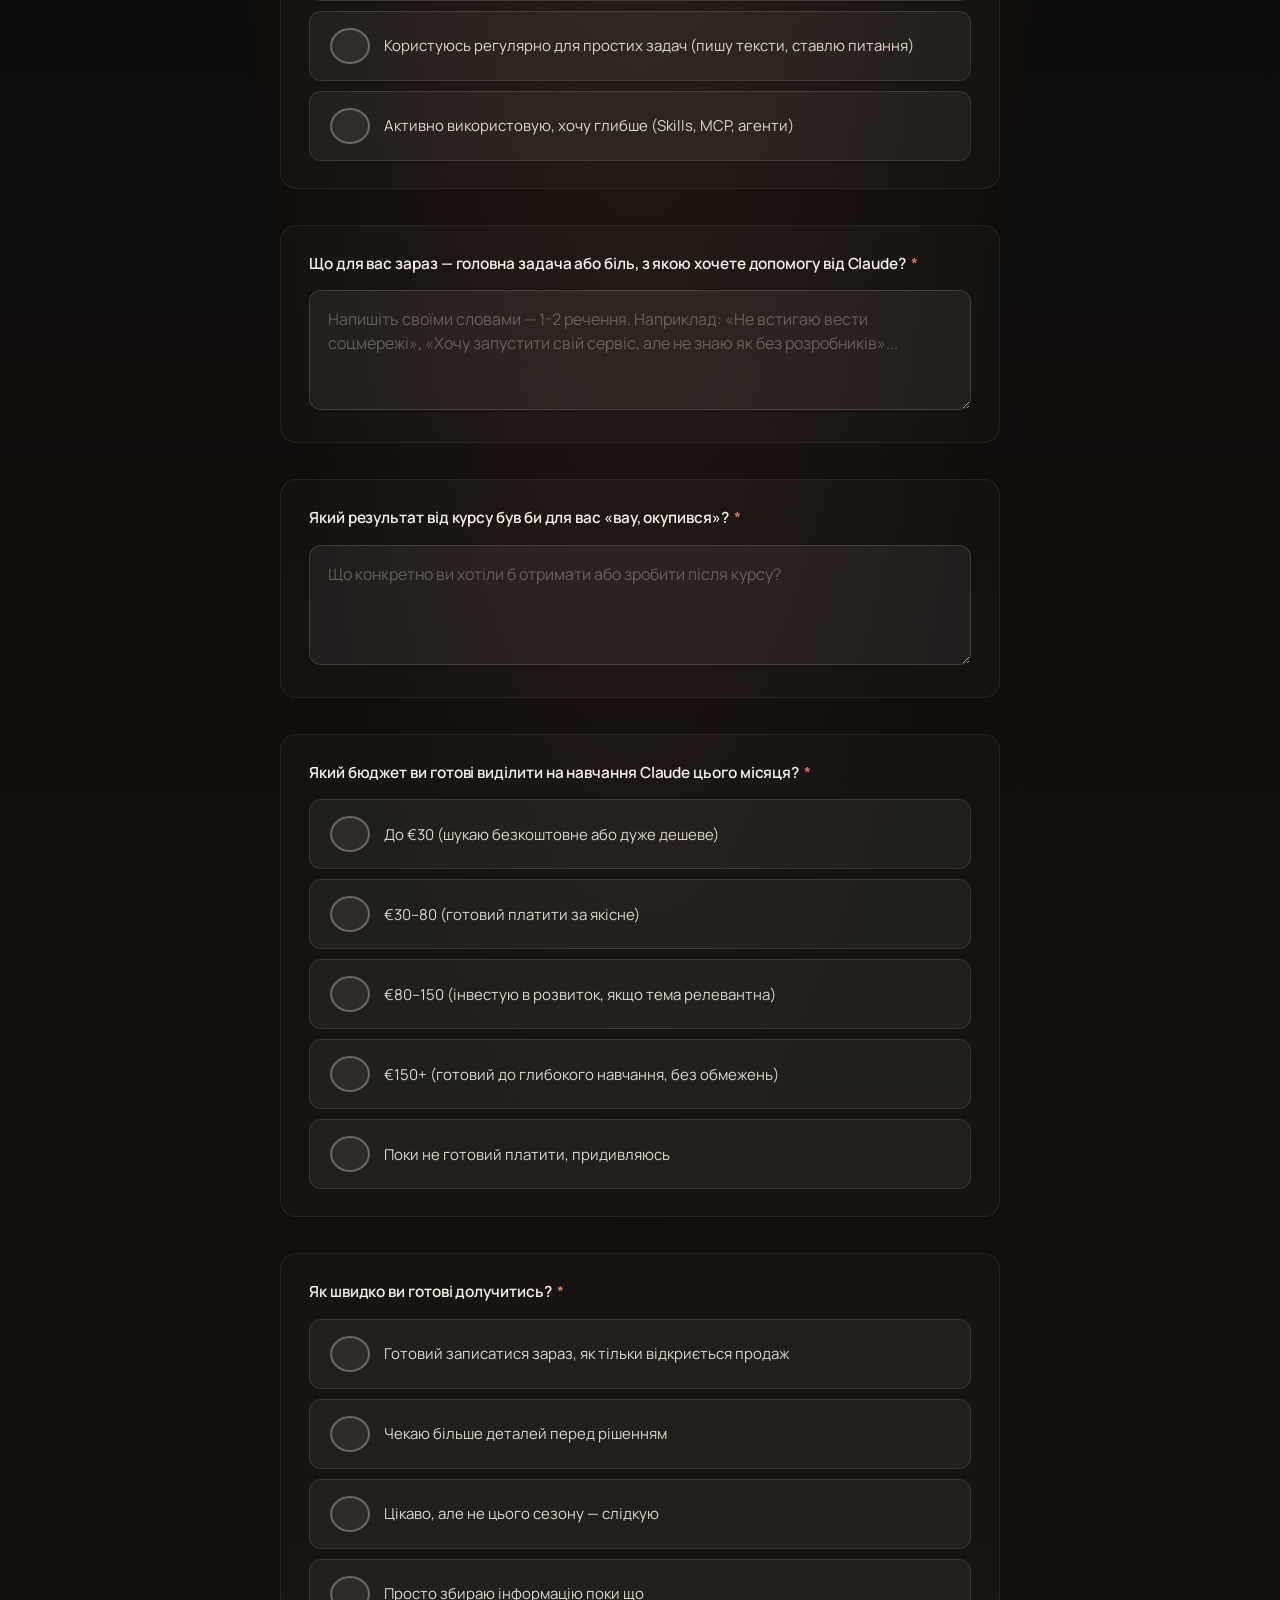
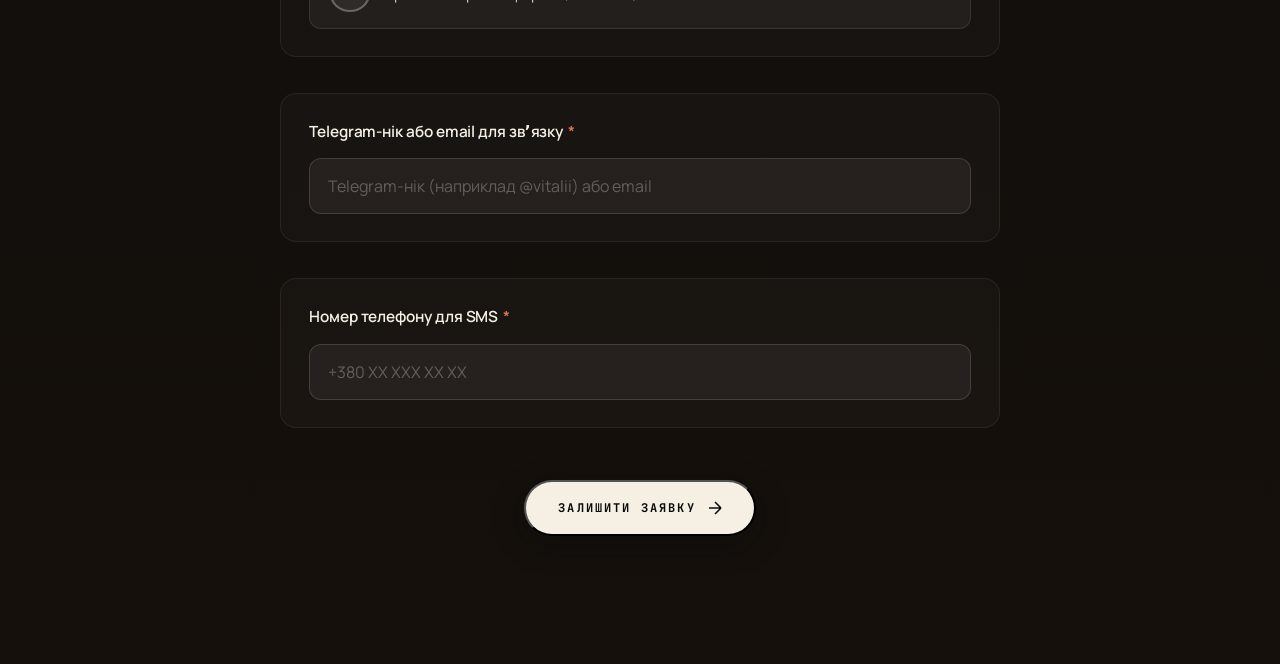
==== commit 8772766e: "all pages: add sticky promo bar with countdown to May 24 - new .promo-bar on all pages: logo🔥, text," ====
--- a/index.html
+++ b/index.html
@@ -31,12 +31,56 @@
     overflow-x: hidden;
     -webkit-font-smoothing: antialiased;
     text-rendering: optimizeLegibility;
+    padding-top: 42px;
+  }
+
+  /* ===== PROMO BAR ===== */
+  .promo-bar {
+    position: fixed; top: 0; left: 0; right: 0; z-index: 500;
+    background: #0a0a0a;
+    border-bottom: 1px solid rgba(217, 119, 87, 0.28);
+    display: flex; align-items: center; justify-content: center;
+    gap: clamp(10px, 2vw, 22px);
+    padding: 0 20px; height: 42px;
+  }
+  .promo-bar-brand { display: flex; align-items: center; gap: 5px; flex-shrink: 0; }
+  .promo-bar-mark {
+    width: 18px; height: 18px; background: var(--orange); border-radius: 50%;
+    position: relative; flex-shrink: 0;
+  }
+  .promo-bar-mark::before {
+    content: '✱'; position: absolute; inset: 0;
+    color: var(--paper); font-size: 13px; line-height: 18px;
+    text-align: center; font-weight: 900;
+  }
+  .promo-bar-text {
+    font-family: var(--font-mono); font-size: 11px; font-weight: 600;
+    letter-spacing: 0.1em; text-transform: uppercase;
+    color: var(--paper); white-space: nowrap;
+  }
+  .promo-bar-timer {
+    font-family: var(--font-mono); font-size: 13px; font-weight: 700; color: var(--orange);
+    display: flex; align-items: baseline; gap: 1px; flex-shrink: 0;
+  }
+  .promo-bar-timer em { font-style: normal; font-size: 9px; font-weight: 500; opacity: 0.65; margin: 0 4px 0 1px; }
+  .promo-bar-cta {
+    background: var(--orange); color: var(--paper);
+    padding: 6px 14px; border-radius: 100px;
+    font-family: var(--font-mono); font-size: 10px; font-weight: 700;
+    letter-spacing: 0.14em; text-transform: uppercase;
+    text-decoration: none; transition: background 0.2s;
+    white-space: nowrap; flex-shrink: 0;
+  }
+  .promo-bar-cta:hover { background: var(--orange-deep); }
+  @media (max-width: 580px) {
+    .promo-bar-brand { display: none; }
+    .promo-bar-text { font-size: 10px; letter-spacing: 0.04em; }
   }
 
   /* ===== NAV ===== */
   nav {
     position: fixed;
-    top: clamp(16px, 2.5vw, 28px);
+    top: calc(42px + clamp(8px, 2vw, 14px));
     left: 50%;
     transform: translateX(-50%);
     z-index: 100;
@@ -677,6 +721,13 @@
 </style>
 </head>
 <body>
+
+<div class="promo-bar">
+  <span class="promo-bar-brand"><span class="promo-bar-mark"></span>🔥</span>
+  <span class="promo-bar-text">Знижена ціна до 24 травня</span>
+  <div class="promo-bar-timer"><span id="ptD">00</span><em>д</em><span id="ptH">00</span><em>г</em><span id="ptM">00</span><em>хв</em><span id="ptS">00</span><em>с</em></div>
+  <a href="/intensive#tarify" class="promo-bar-cta">Обрати тариф →</a>
+</div>
 
 <nav>
   <div class="nav-brand">
@@ -1040,6 +1091,7 @@
     });
   })();
 </script>
+<script>(function(){var end=new Date('2026-05-25T00:00:00+03:00').getTime();function tick(){var diff=end-Date.now();if(diff<0)diff=0;var s=Math.floor(diff/1000),d=Math.floor(s/86400);s%=86400;var h=Math.floor(s/3600);s%=3600;var m=Math.floor(s/60);s%=60;function p(n){return n<10?'0'+n:''+n;}['ptD','ptH','ptM','ptS'].forEach(function(id,i){var el=document.getElementById(id);if(el)el.textContent=p([d,h,m,s][i]);});}tick();setInterval(tick,1000);})();</script>
 
 </body>
 </html>
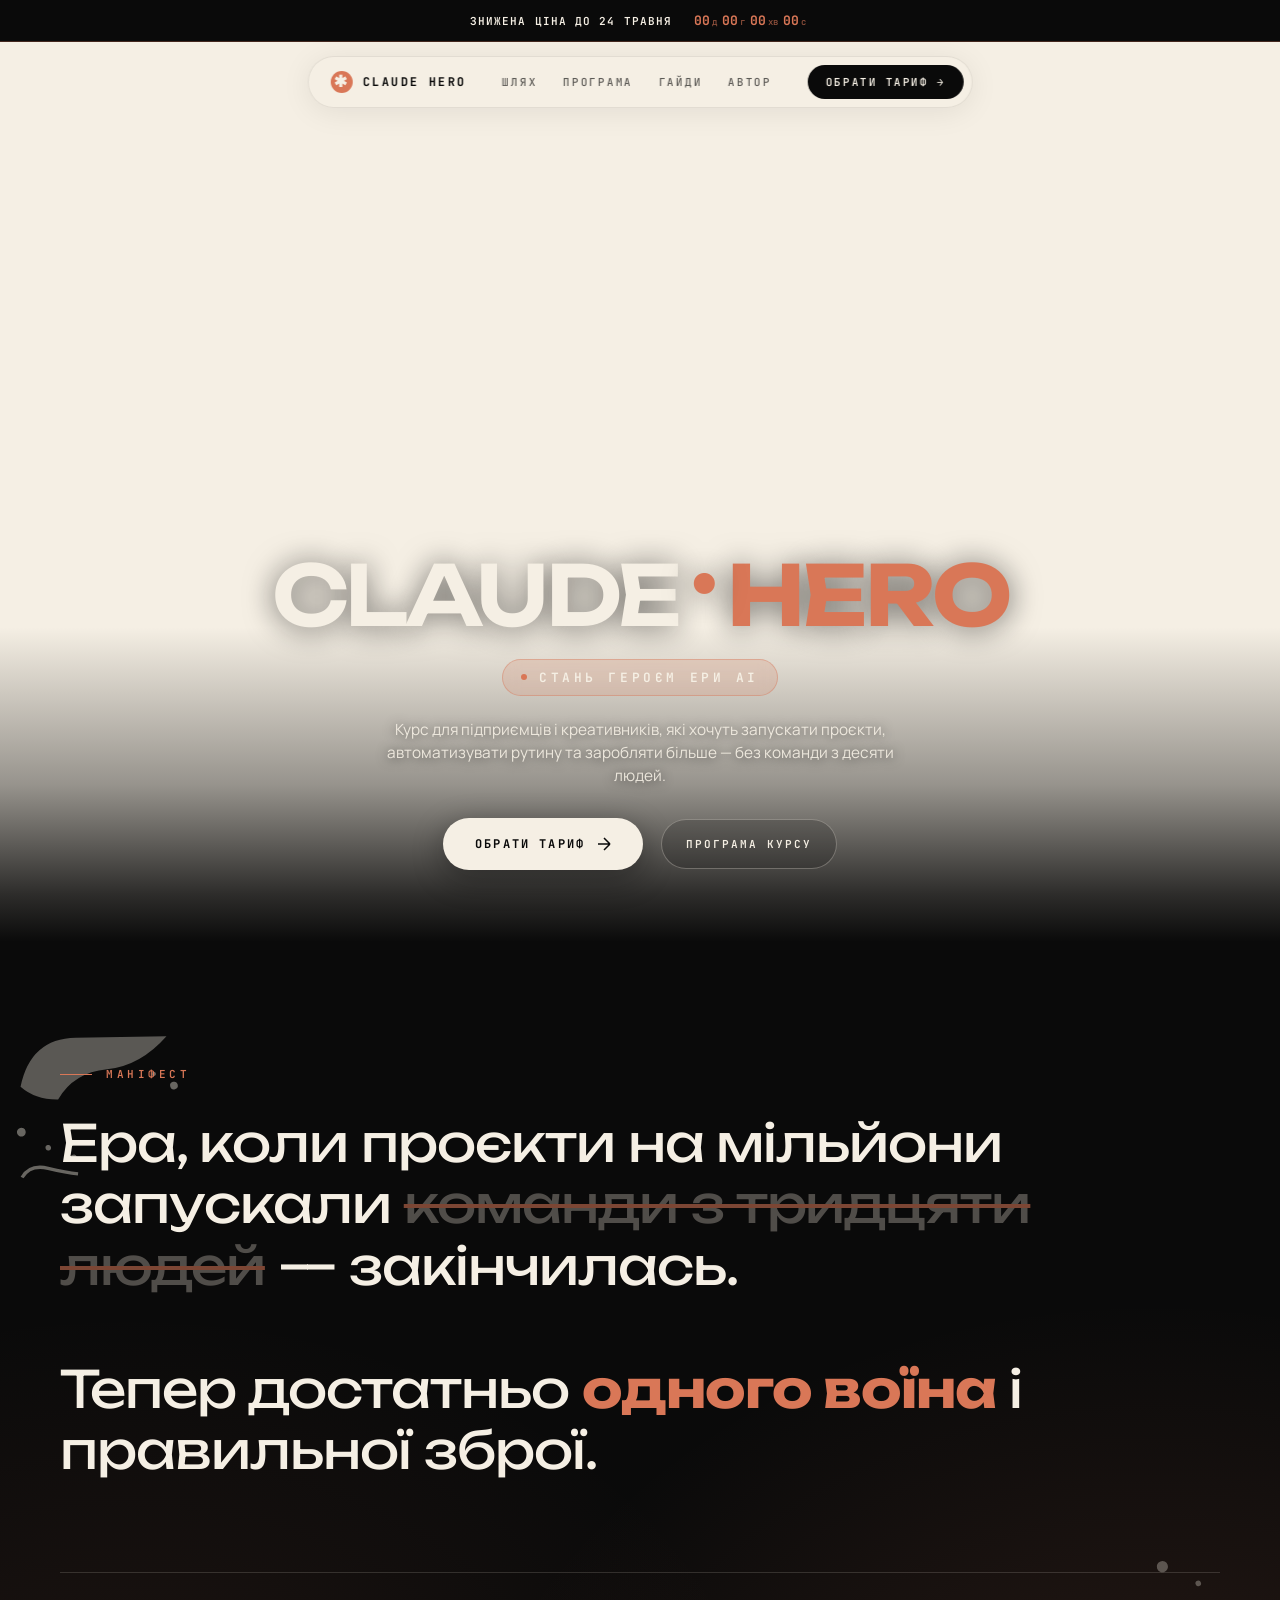
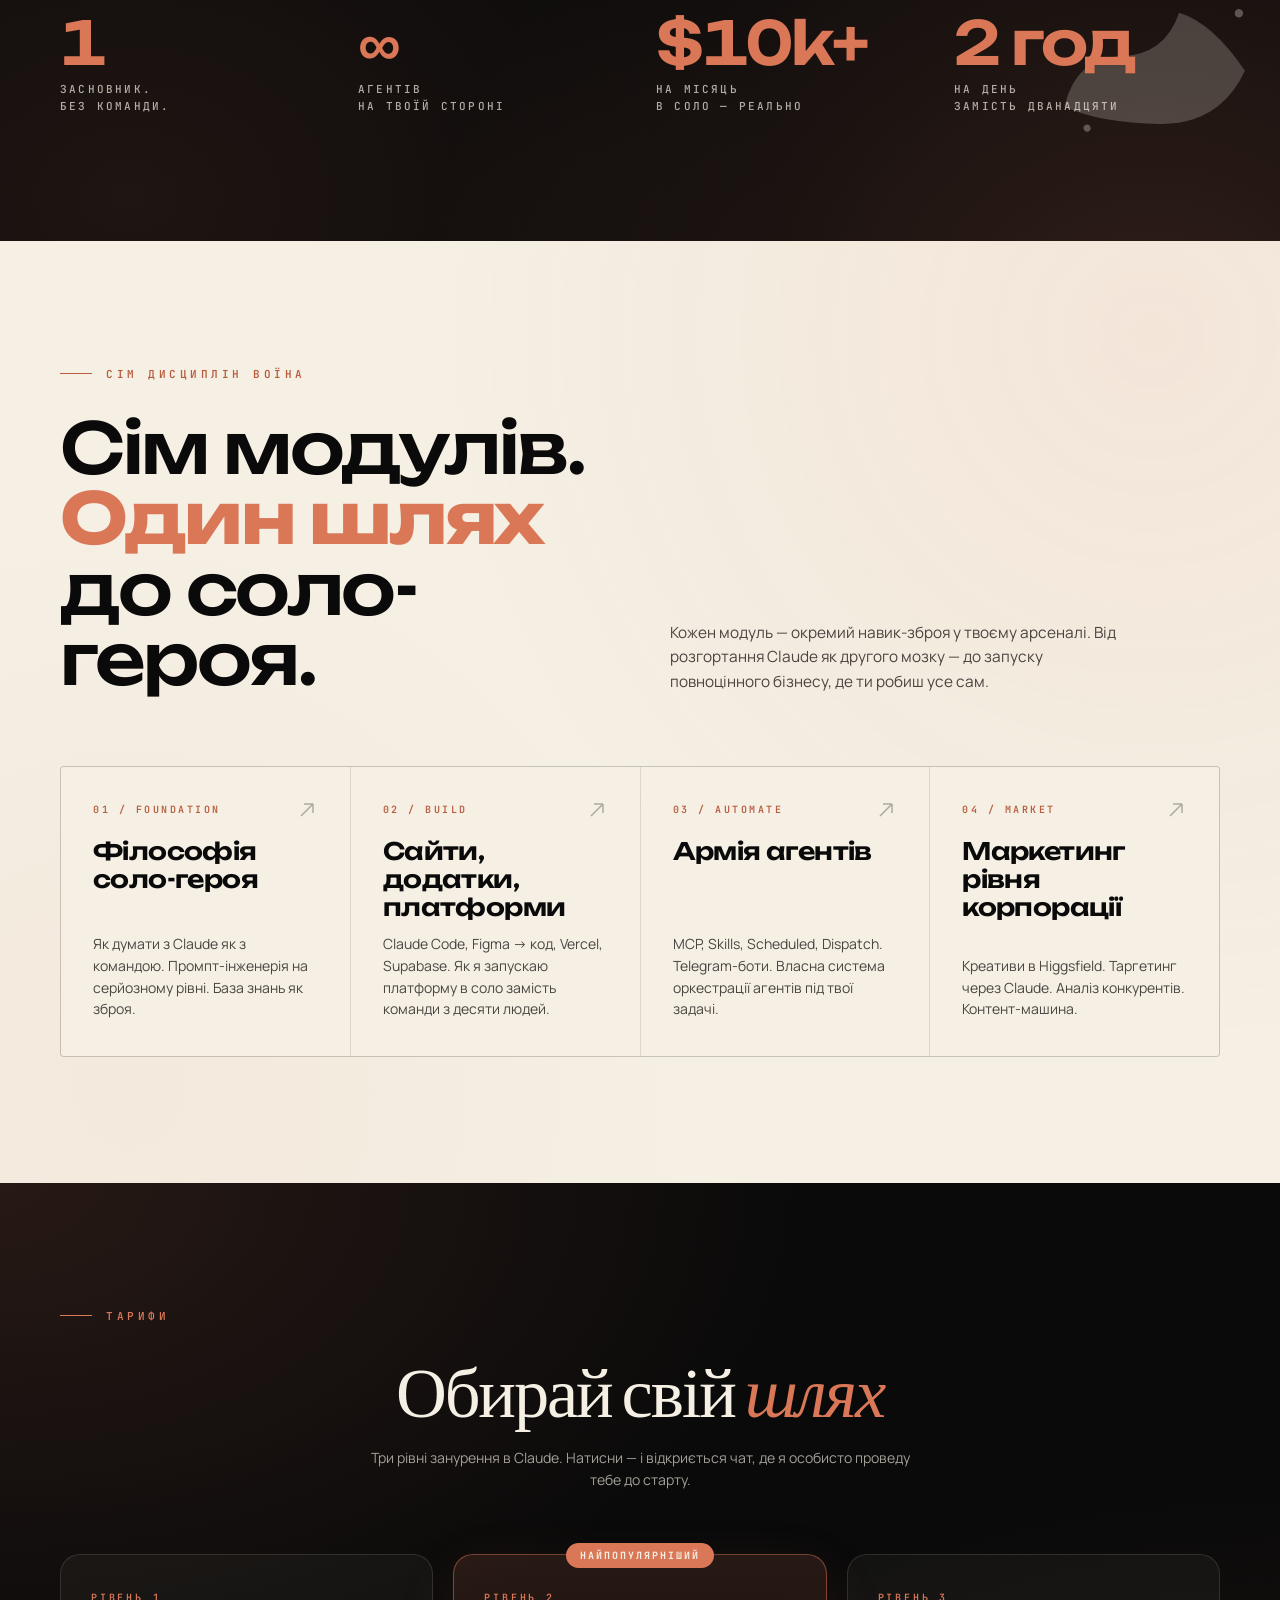
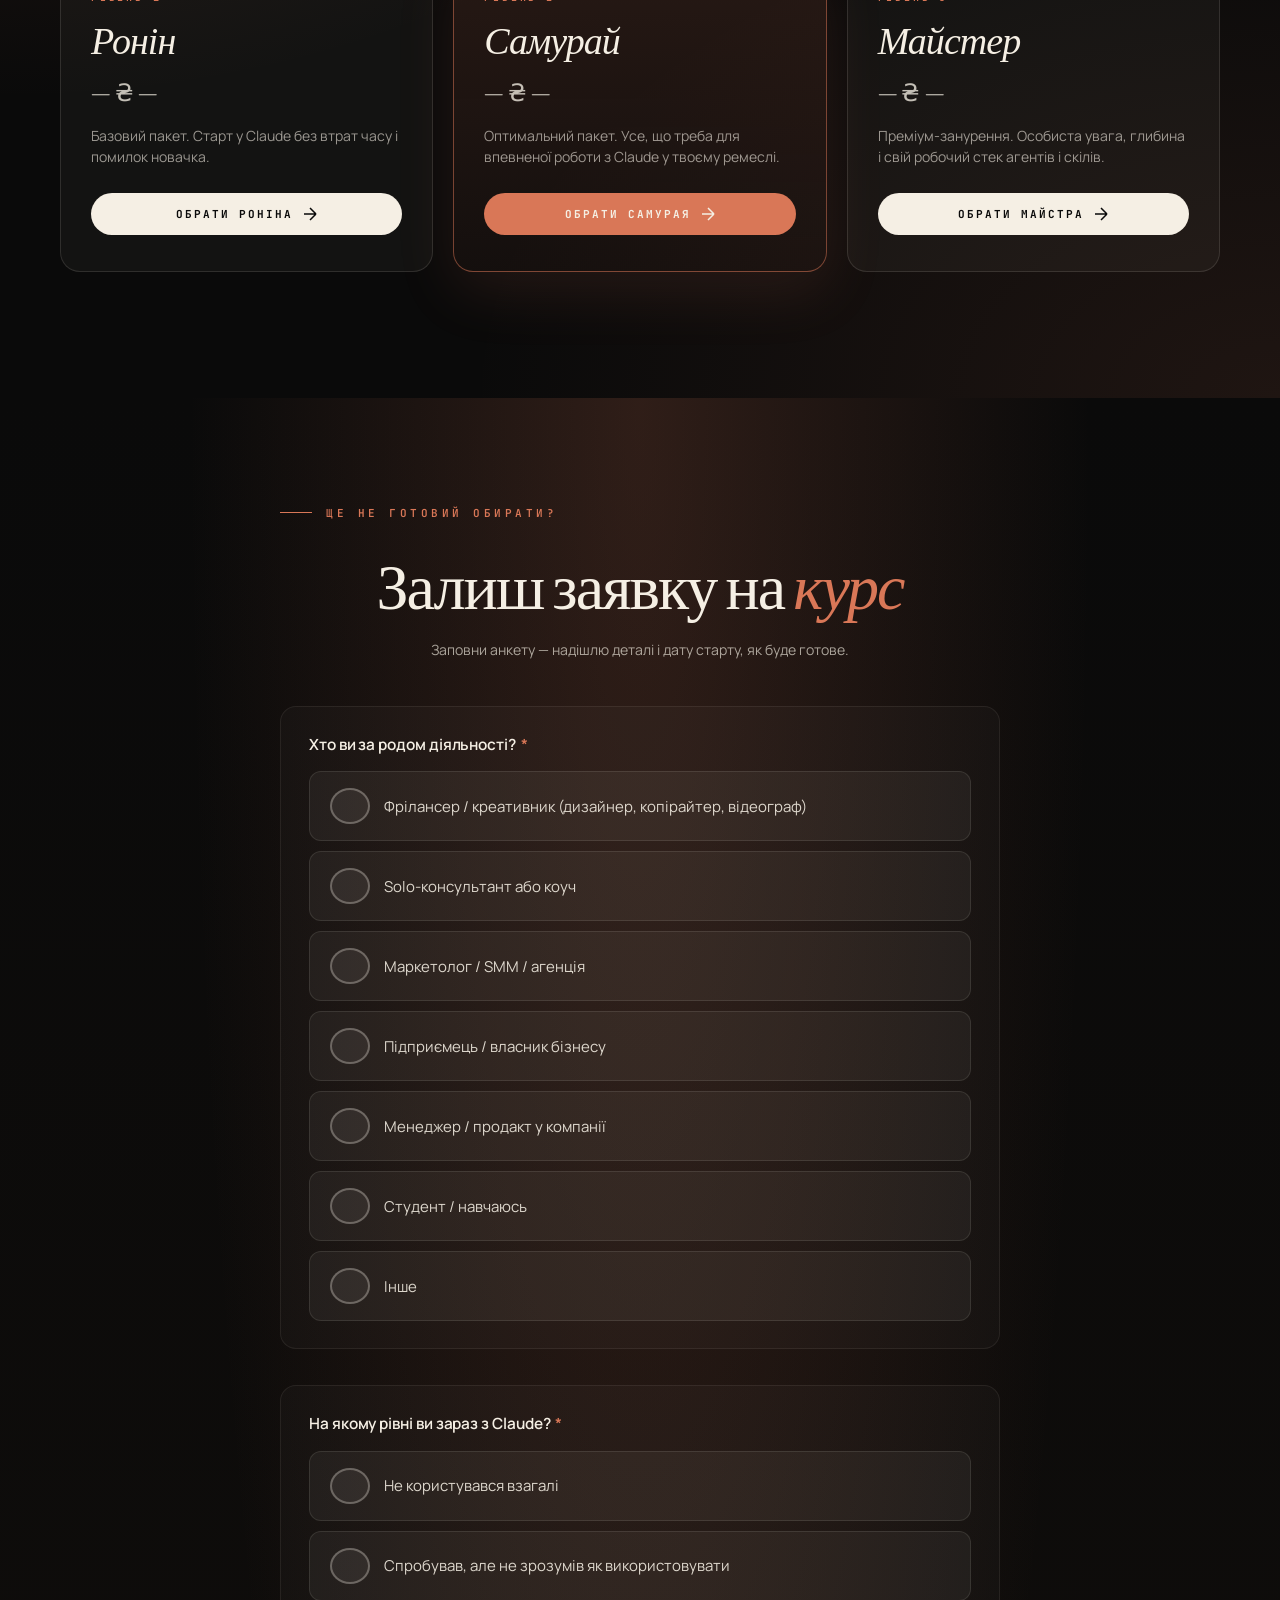
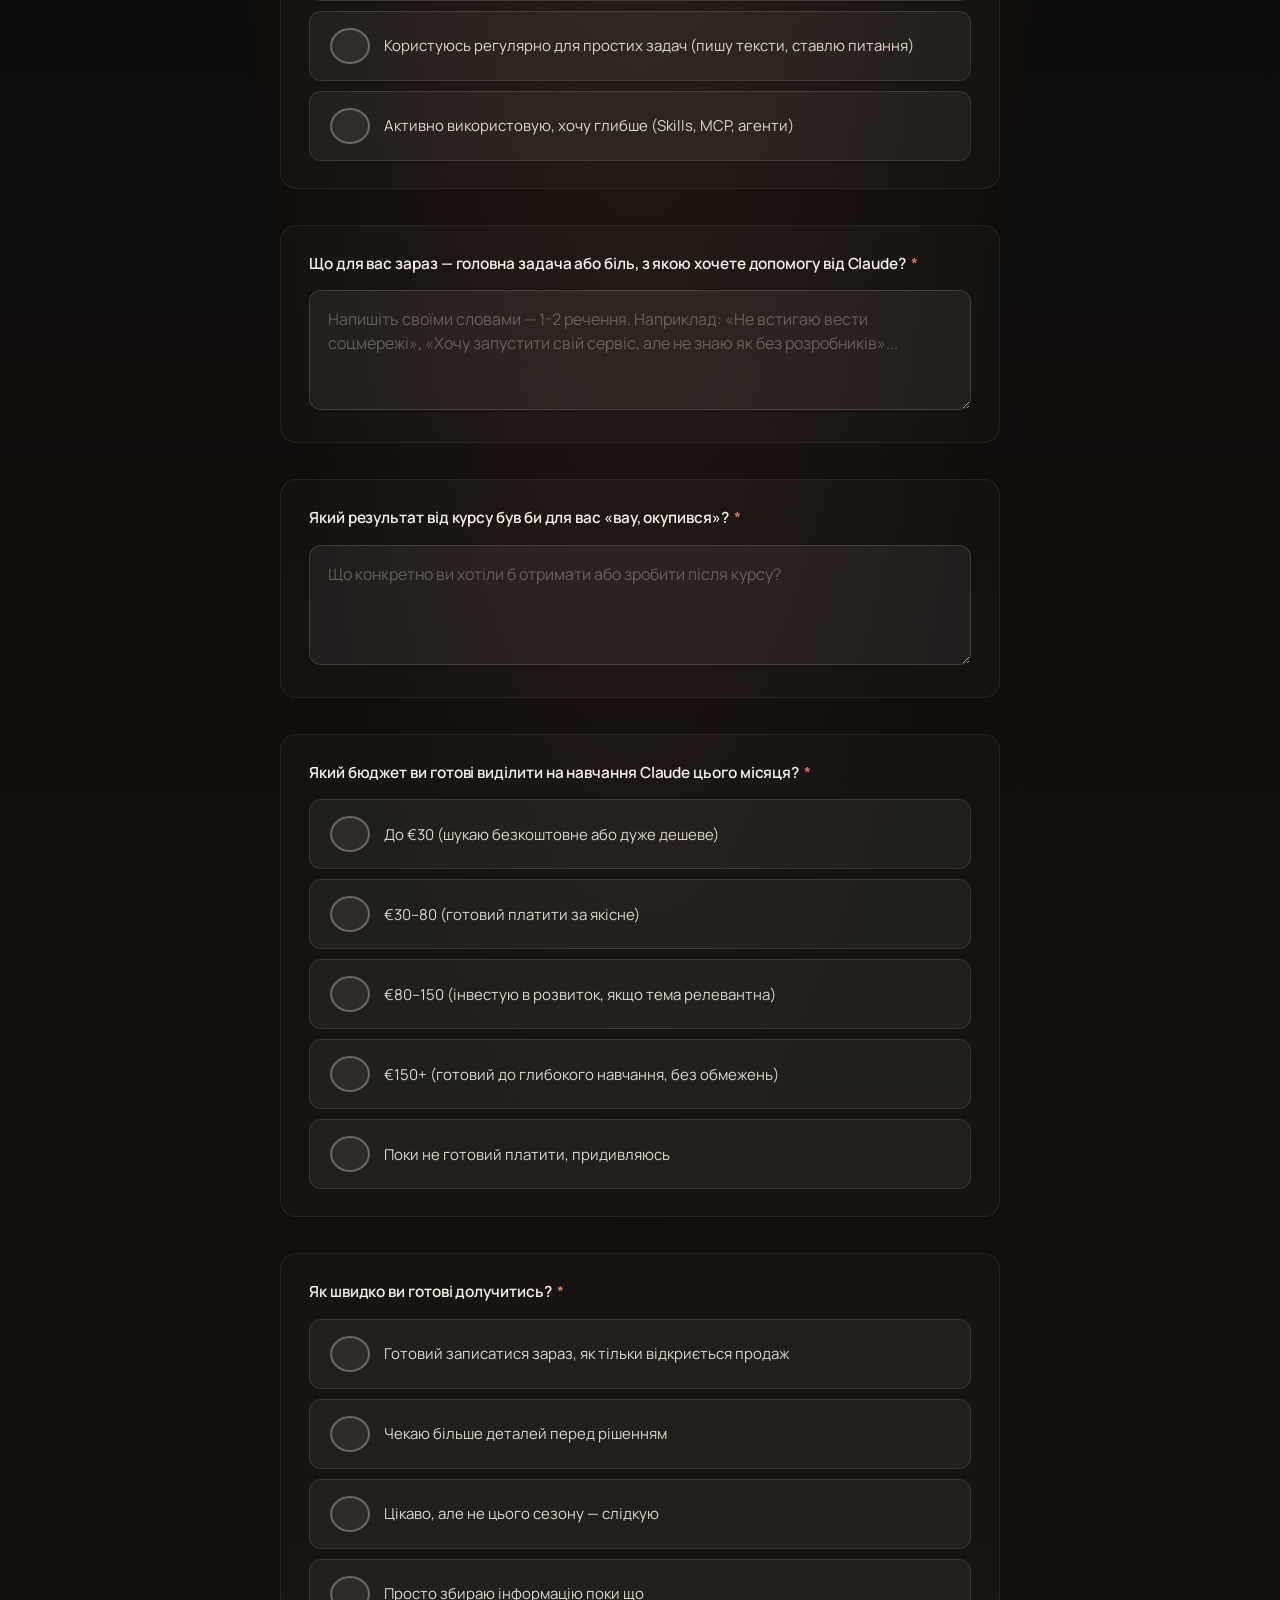
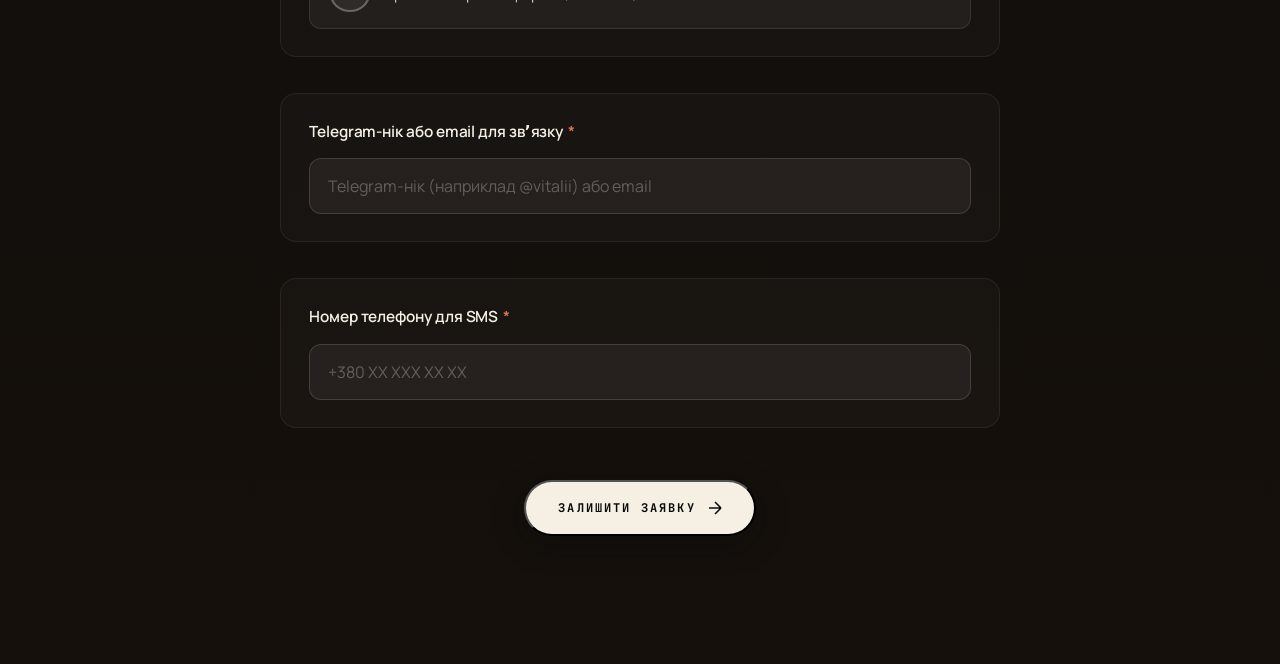
==== commit 76e87d34: "promo bar: simplify to text+timer, limit to 5 pages - banner now just "Знижена ціна до 24 травня" + " ====
--- a/index.html
+++ b/index.html
@@ -723,10 +723,8 @@
 <body>
 
 <div class="promo-bar">
-  <span class="promo-bar-brand"><span class="promo-bar-mark"></span>🔥</span>
   <span class="promo-bar-text">Знижена ціна до 24 травня</span>
   <div class="promo-bar-timer"><span id="ptD">00</span><em>д</em><span id="ptH">00</span><em>г</em><span id="ptM">00</span><em>хв</em><span id="ptS">00</span><em>с</em></div>
-  <a href="/intensive#tarify" class="promo-bar-cta">Обрати тариф →</a>
 </div>
 
 <nav>
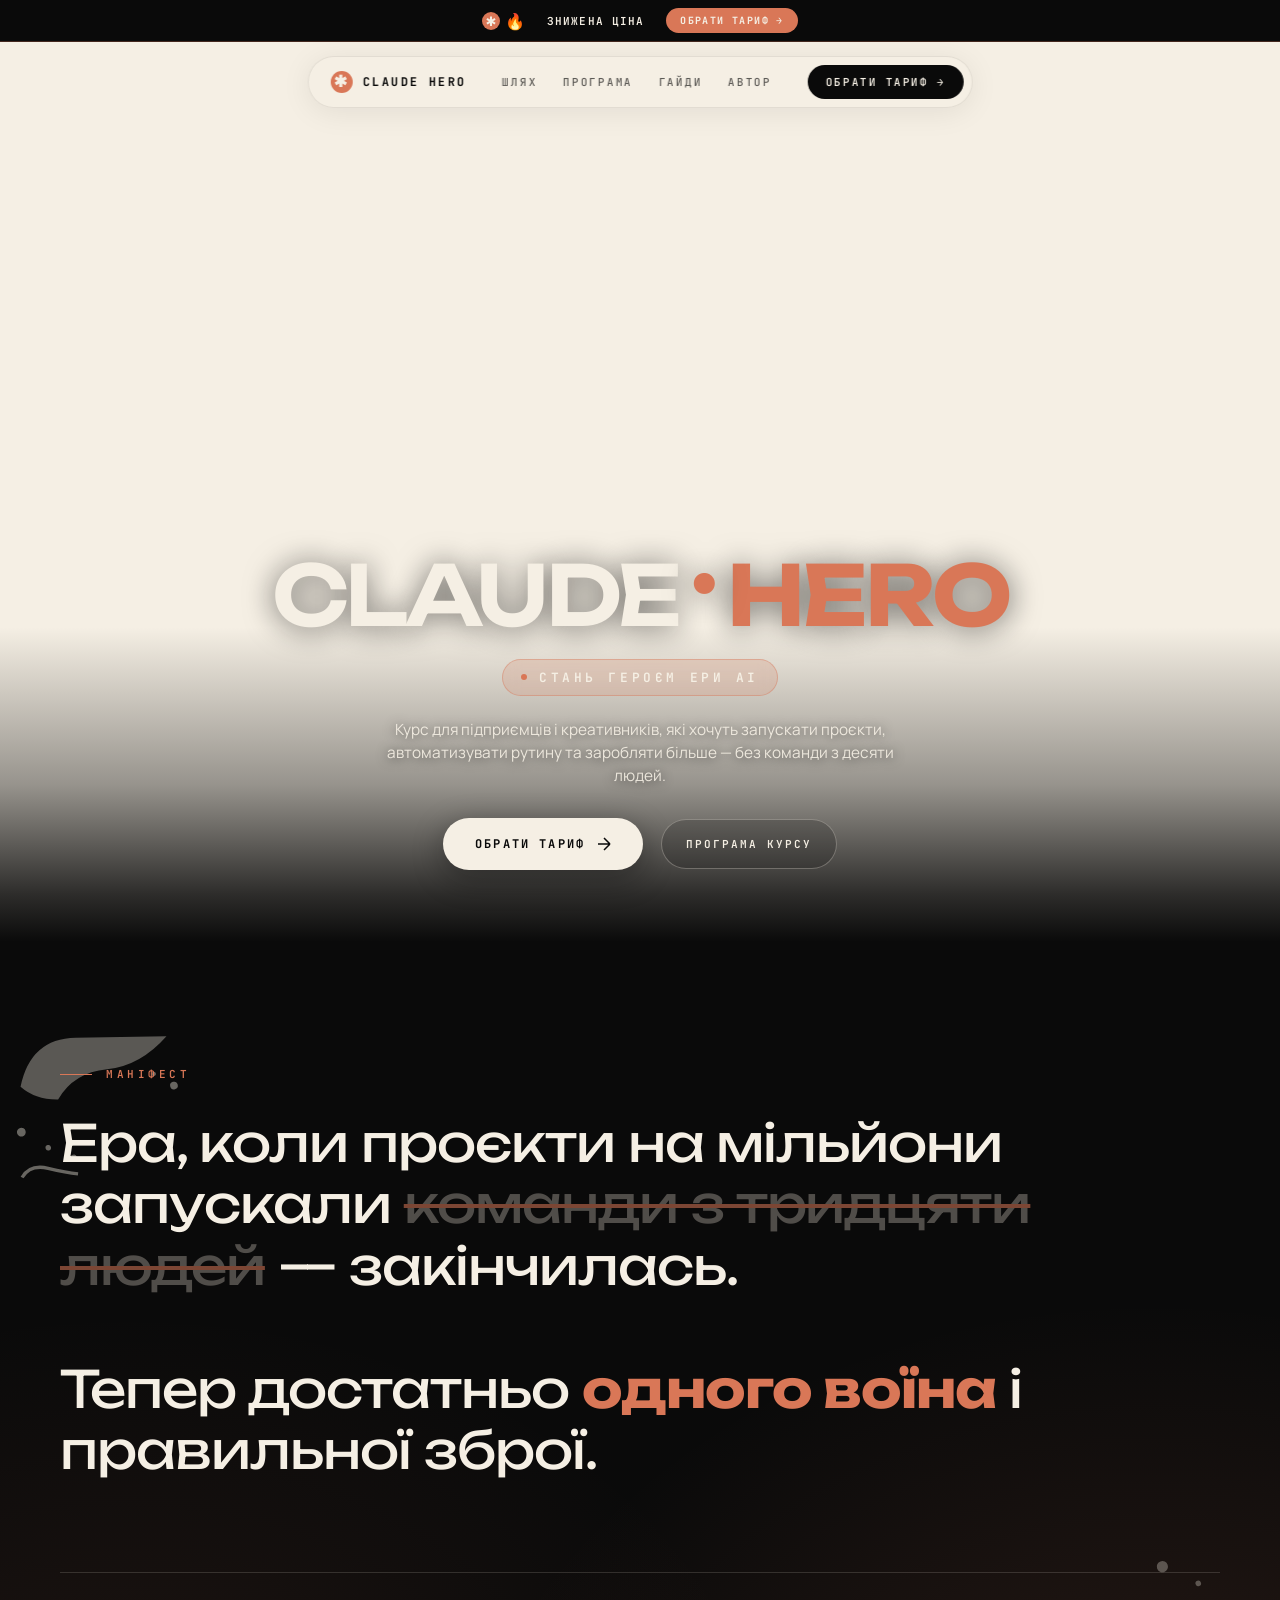
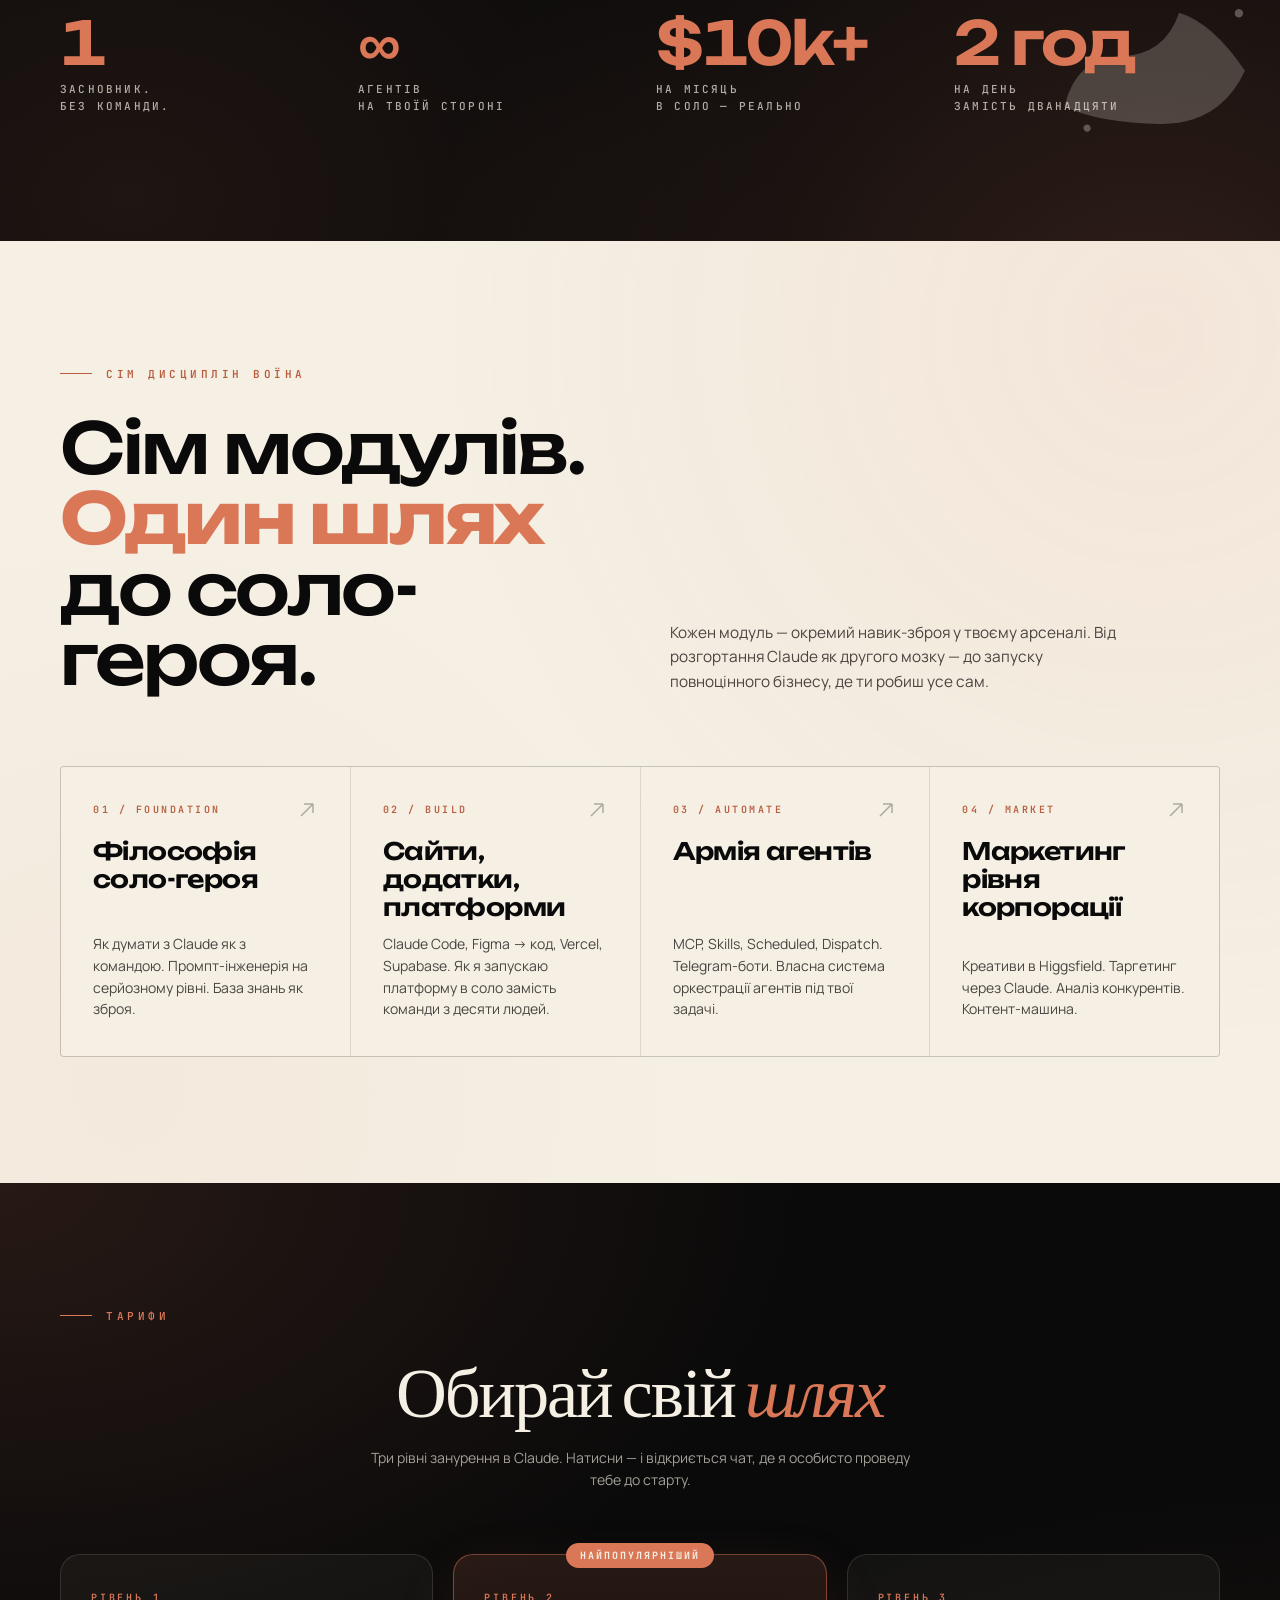
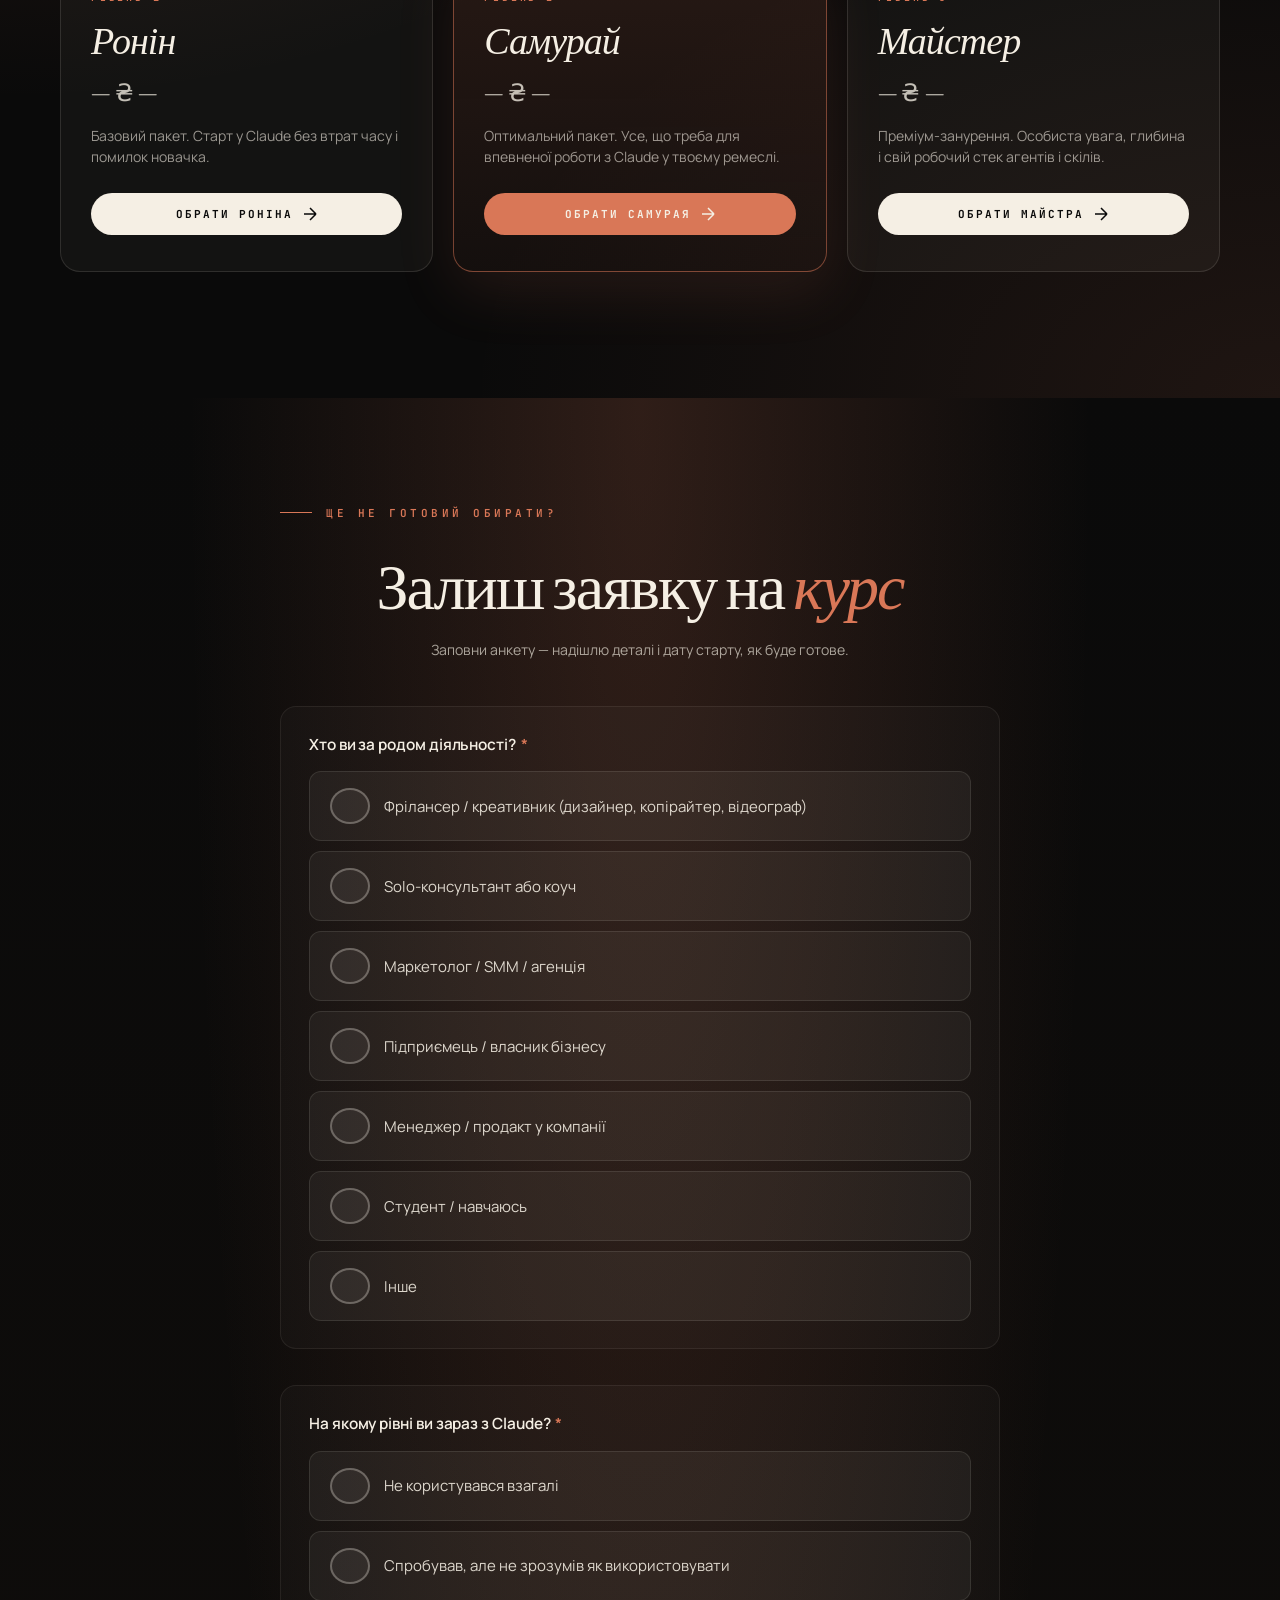
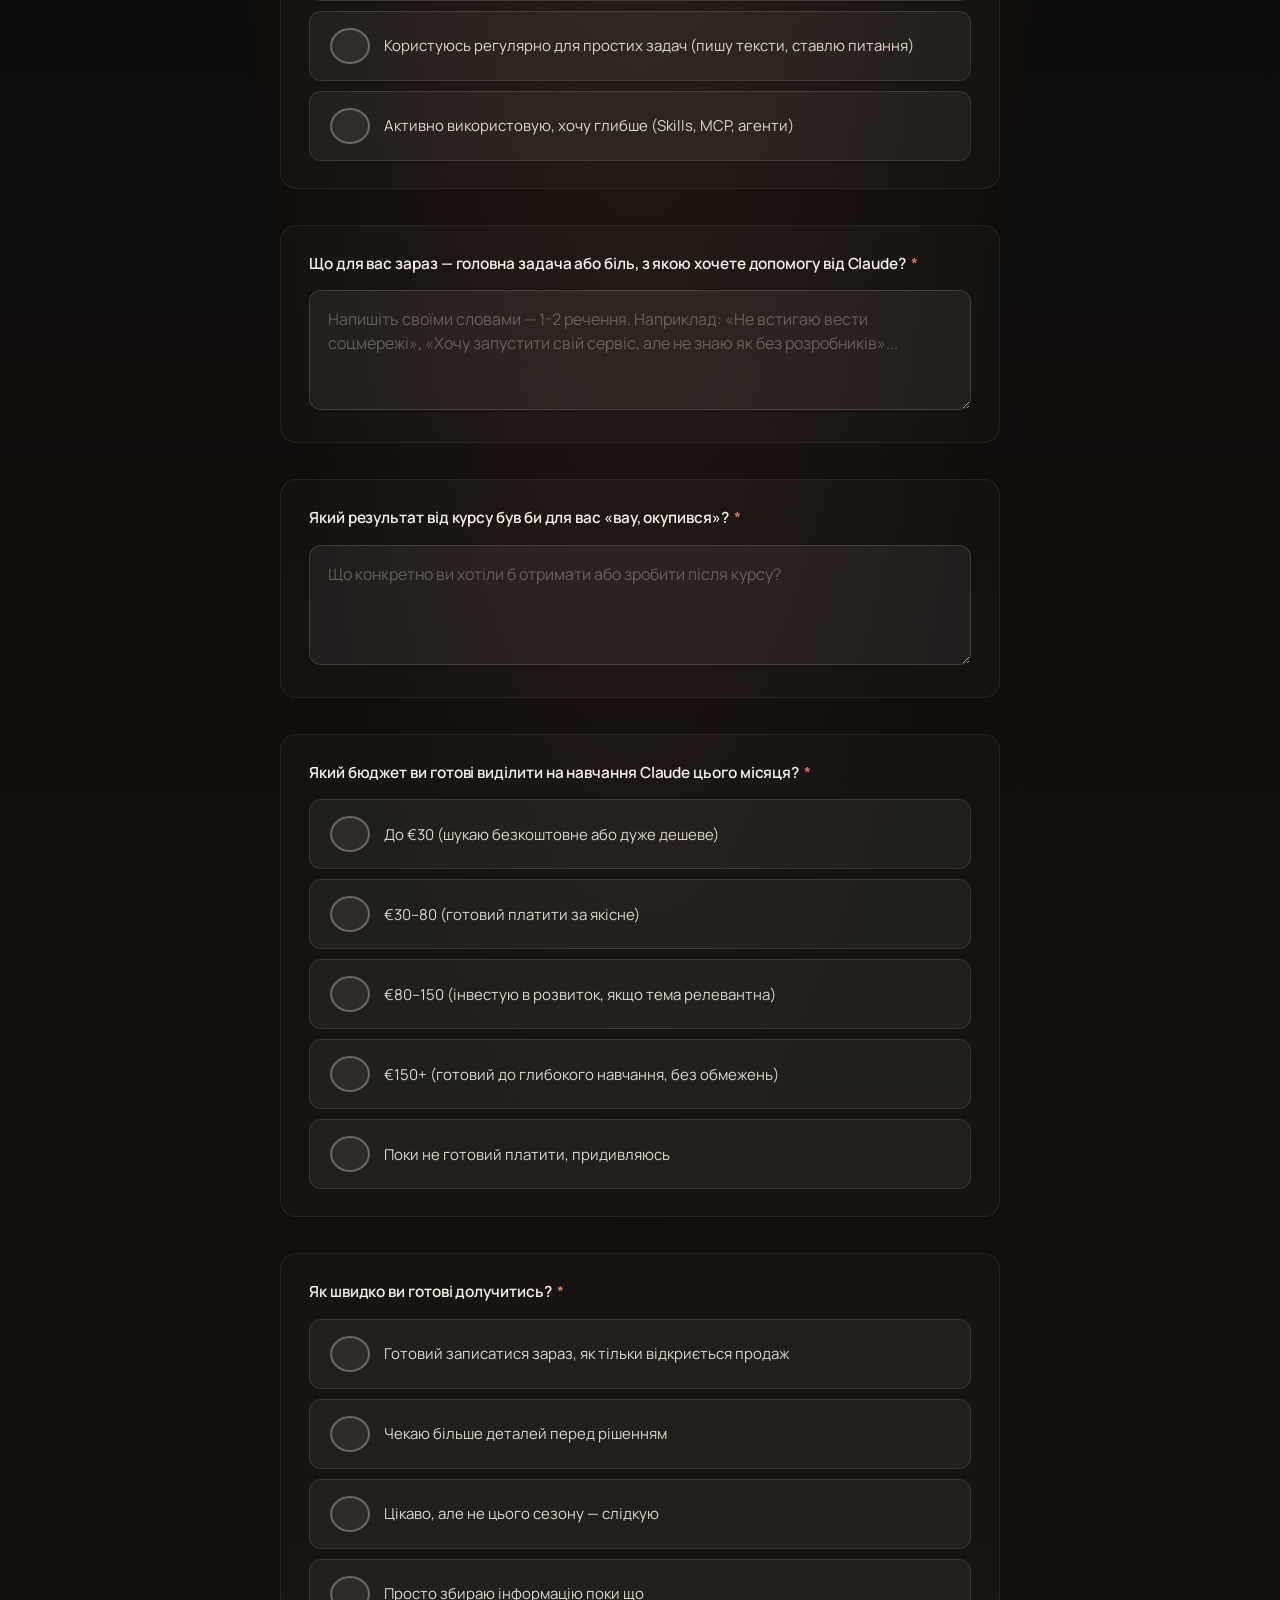
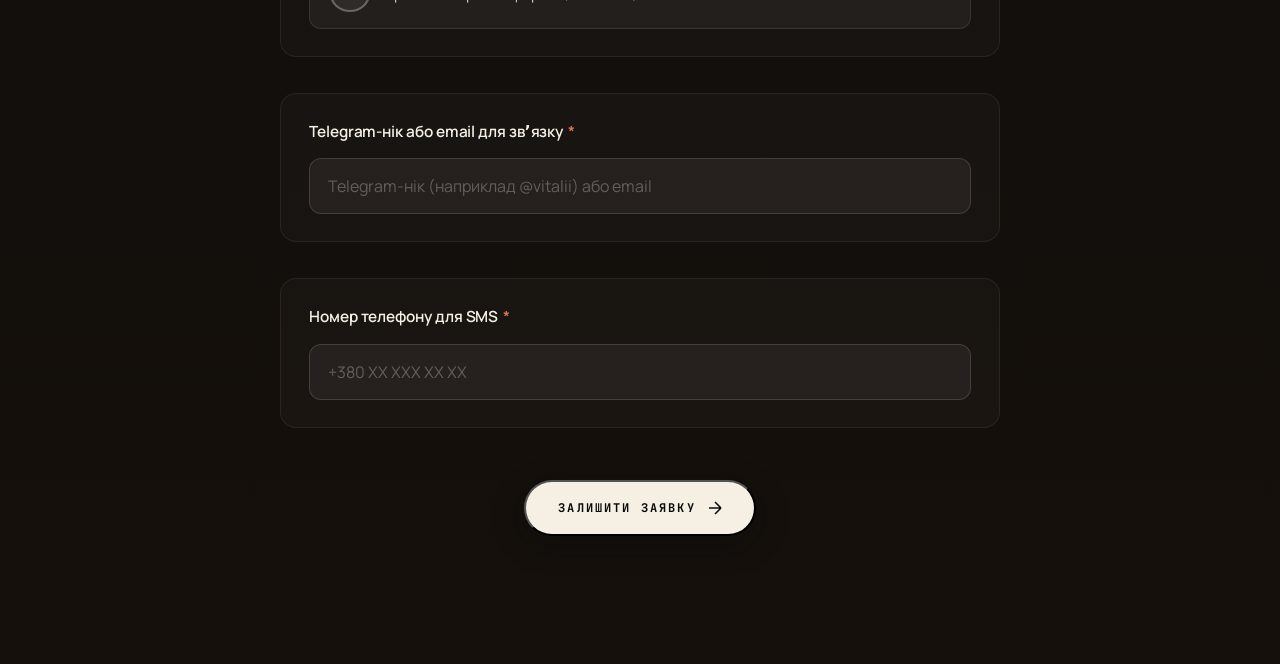
==== commit abd1e9aa: "promo bar: restore logo+CTA, drop timer and date - banner now: 🔥 logo + "Знижена ціна" + "Обрати тар" ====
--- a/index.html
+++ b/index.html
@@ -723,8 +723,9 @@
 <body>
 
 <div class="promo-bar">
-  <span class="promo-bar-text">Знижена ціна до 24 травня</span>
-  <div class="promo-bar-timer"><span id="ptD">00</span><em>д</em><span id="ptH">00</span><em>г</em><span id="ptM">00</span><em>хв</em><span id="ptS">00</span><em>с</em></div>
+  <span class="promo-bar-brand"><span class="promo-bar-mark"></span>🔥</span>
+  <span class="promo-bar-text">Знижена ціна</span>
+  <a href="/intensive#tarify" class="promo-bar-cta">Обрати тариф →</a>
 </div>
 
 <nav>
@@ -1089,7 +1090,6 @@
     });
   })();
 </script>
-<script>(function(){var end=new Date('2026-05-25T00:00:00+03:00').getTime();function tick(){var diff=end-Date.now();if(diff<0)diff=0;var s=Math.floor(diff/1000),d=Math.floor(s/86400);s%=86400;var h=Math.floor(s/3600);s%=3600;var m=Math.floor(s/60);s%=60;function p(n){return n<10?'0'+n:''+n;}['ptD','ptH','ptM','ptS'].forEach(function(id,i){var el=document.getElementById(id);if(el)el.textContent=p([d,h,m,s][i]);});}tick();setInterval(tick,1000);})();</script>
 
 </body>
 </html>
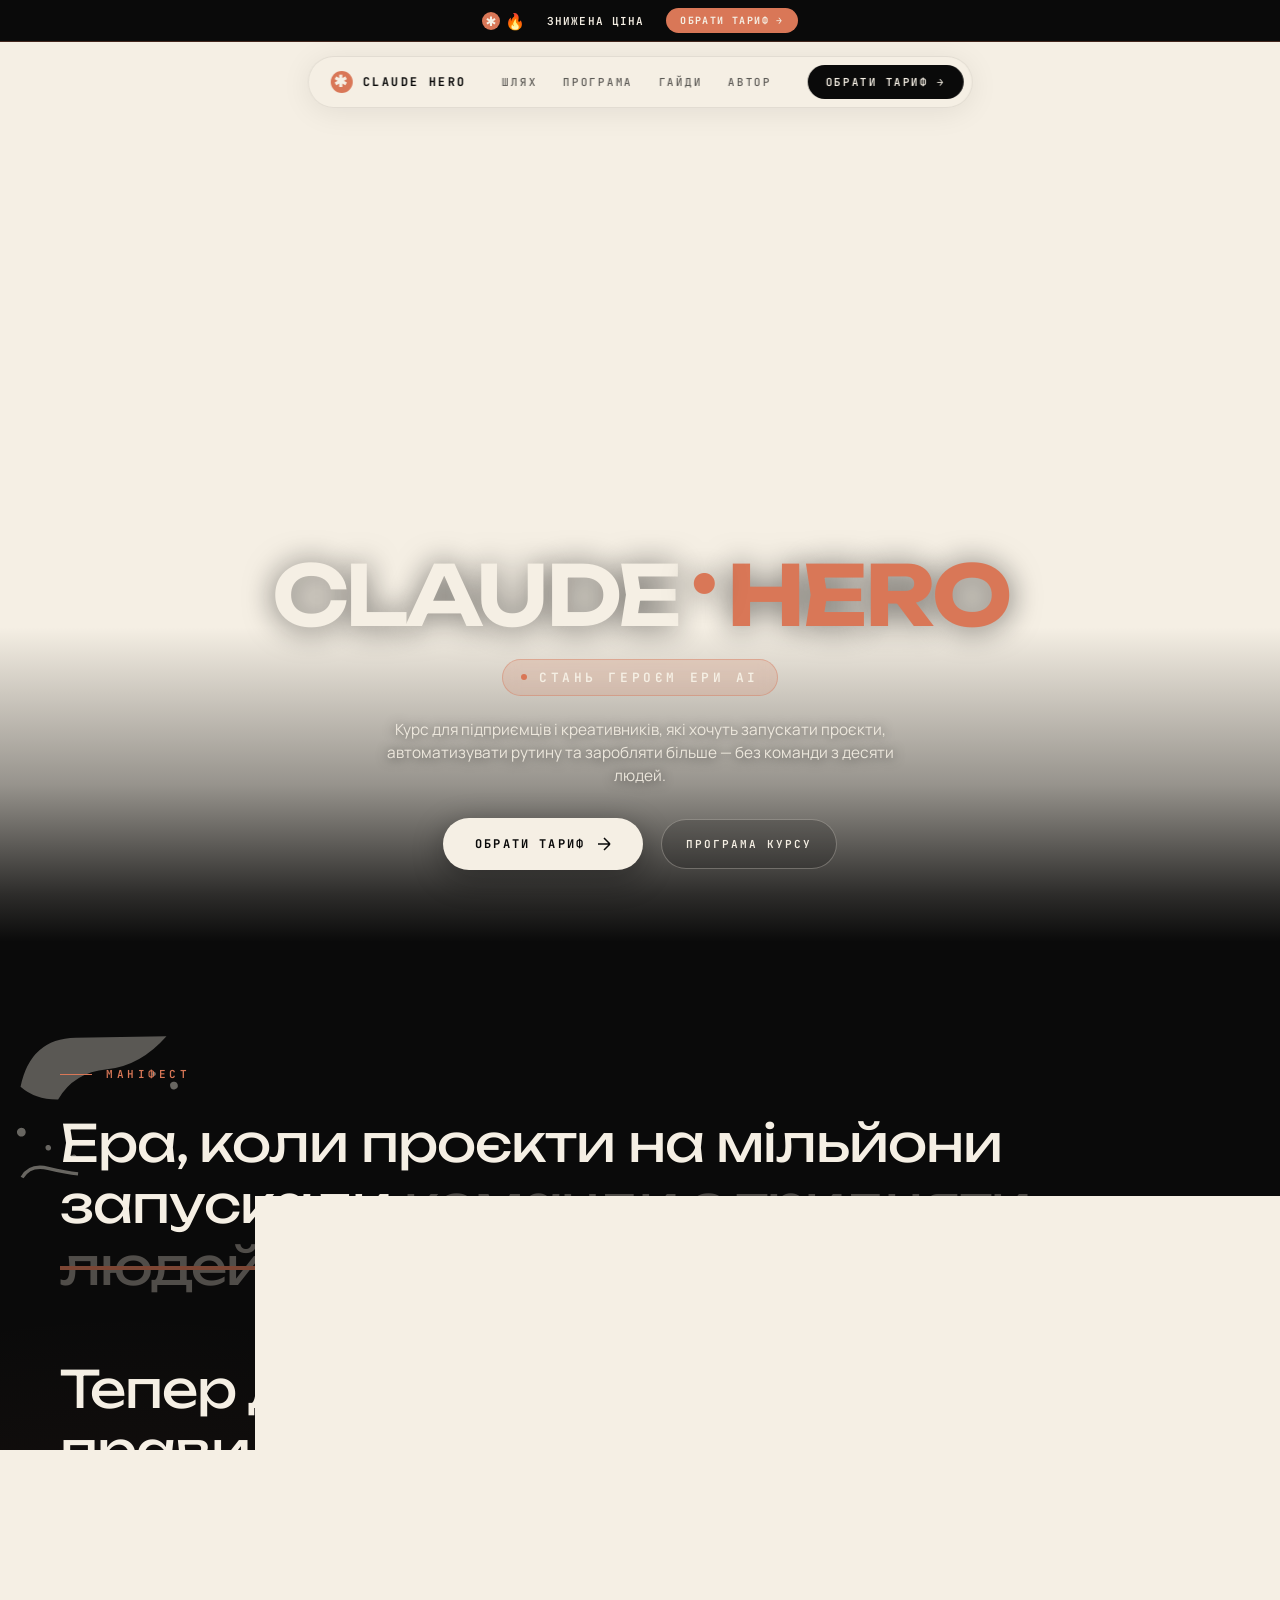
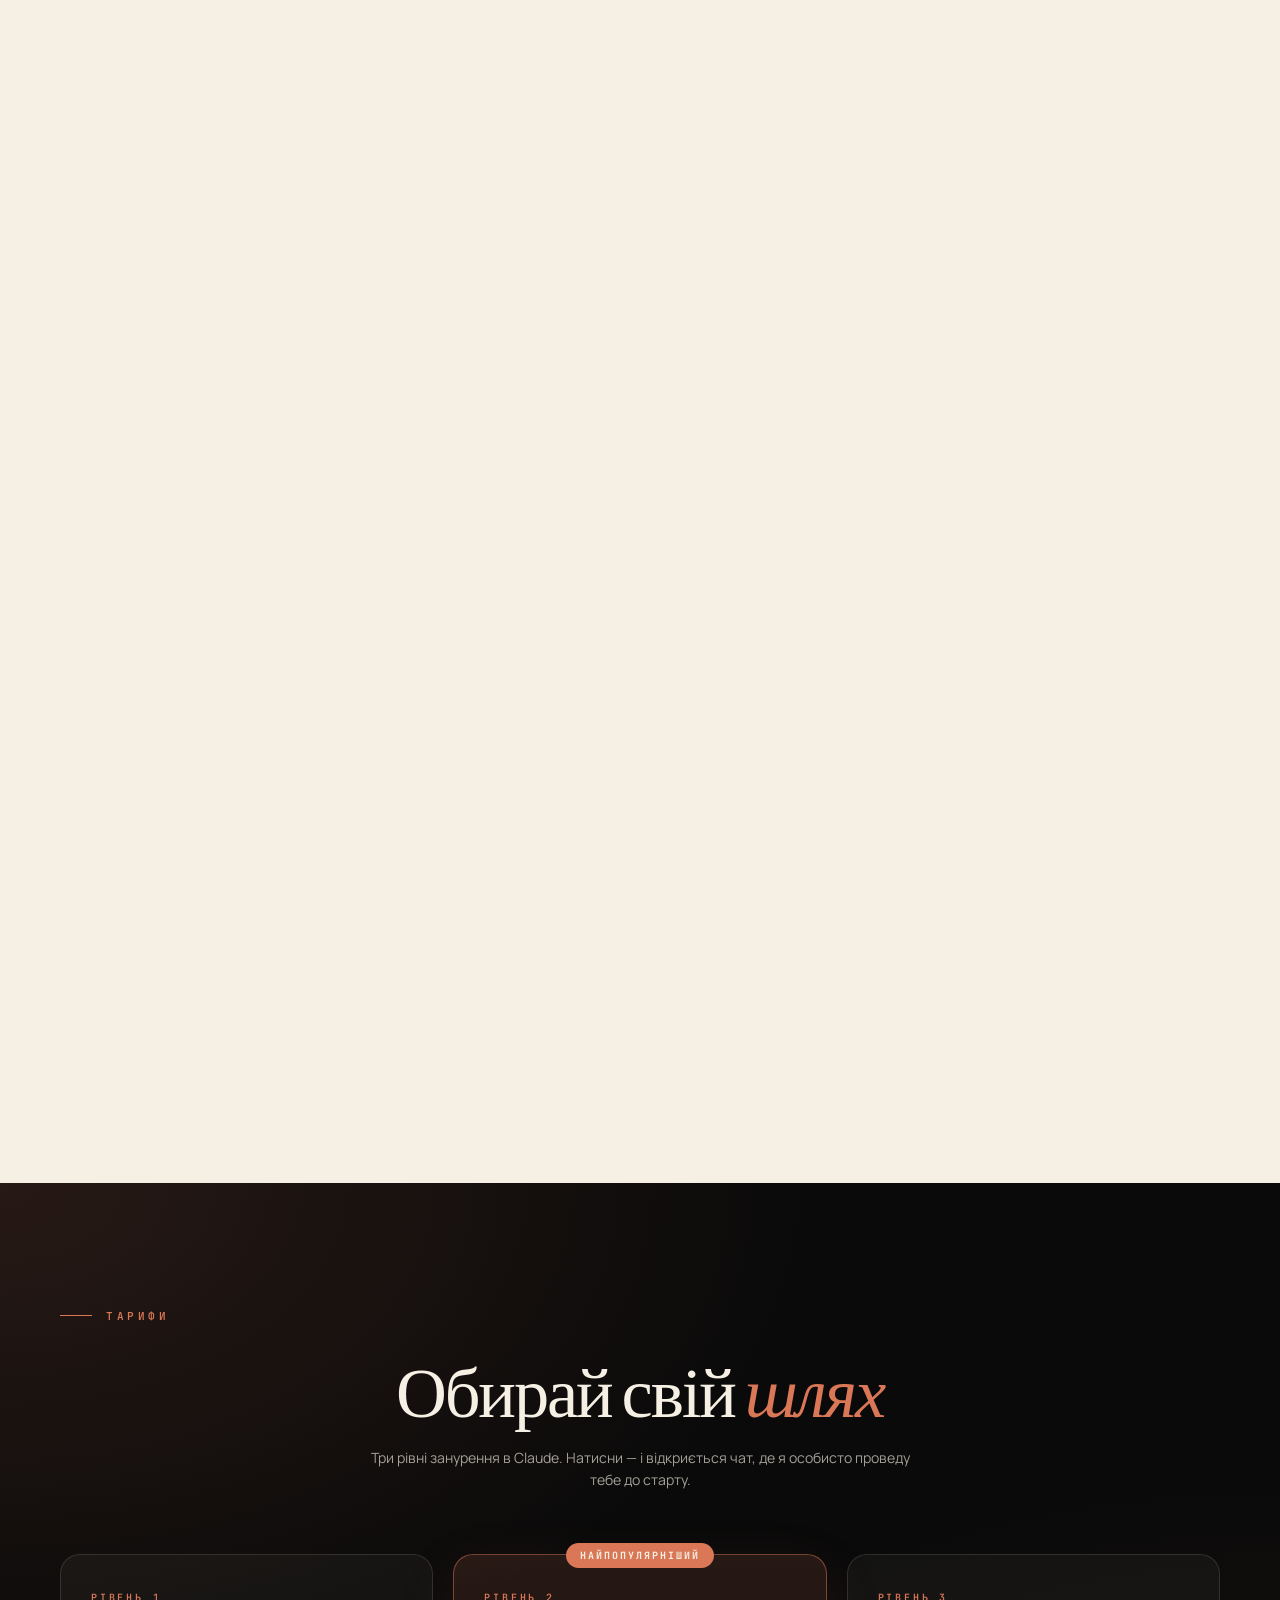
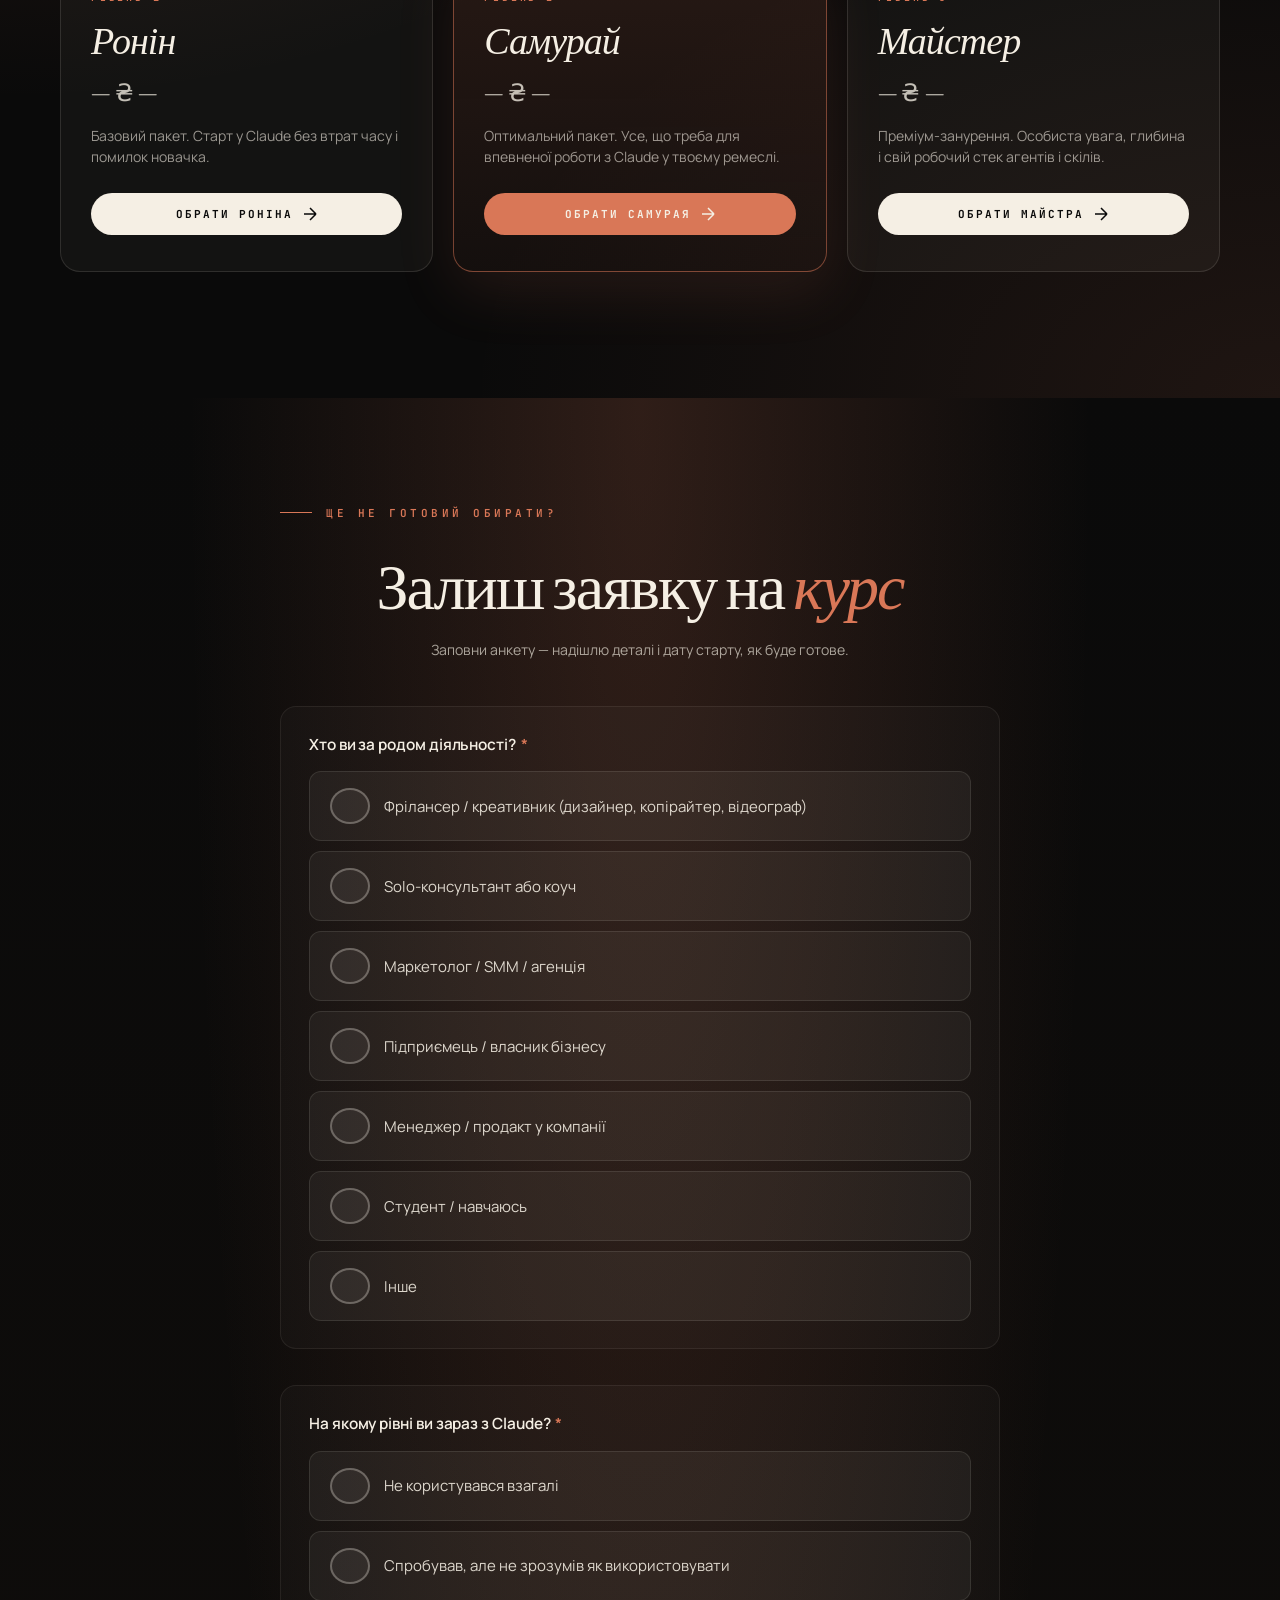
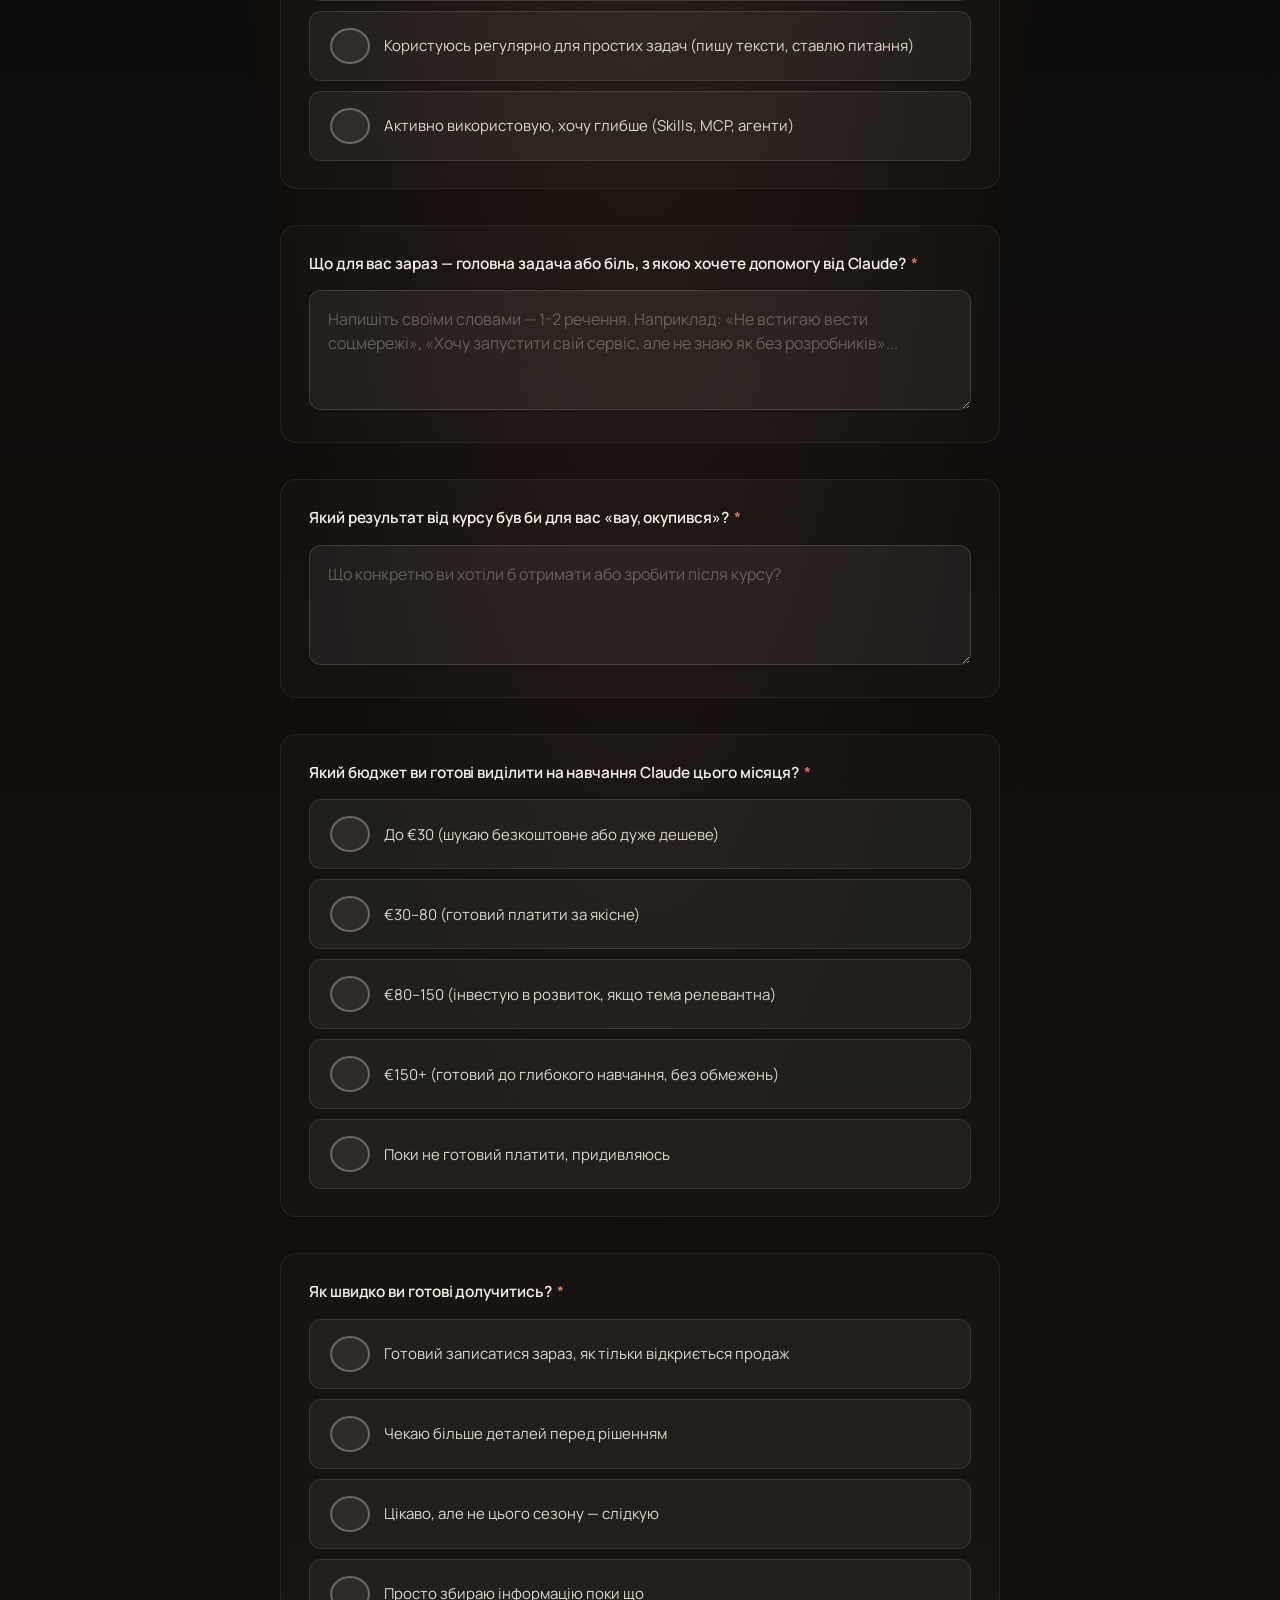
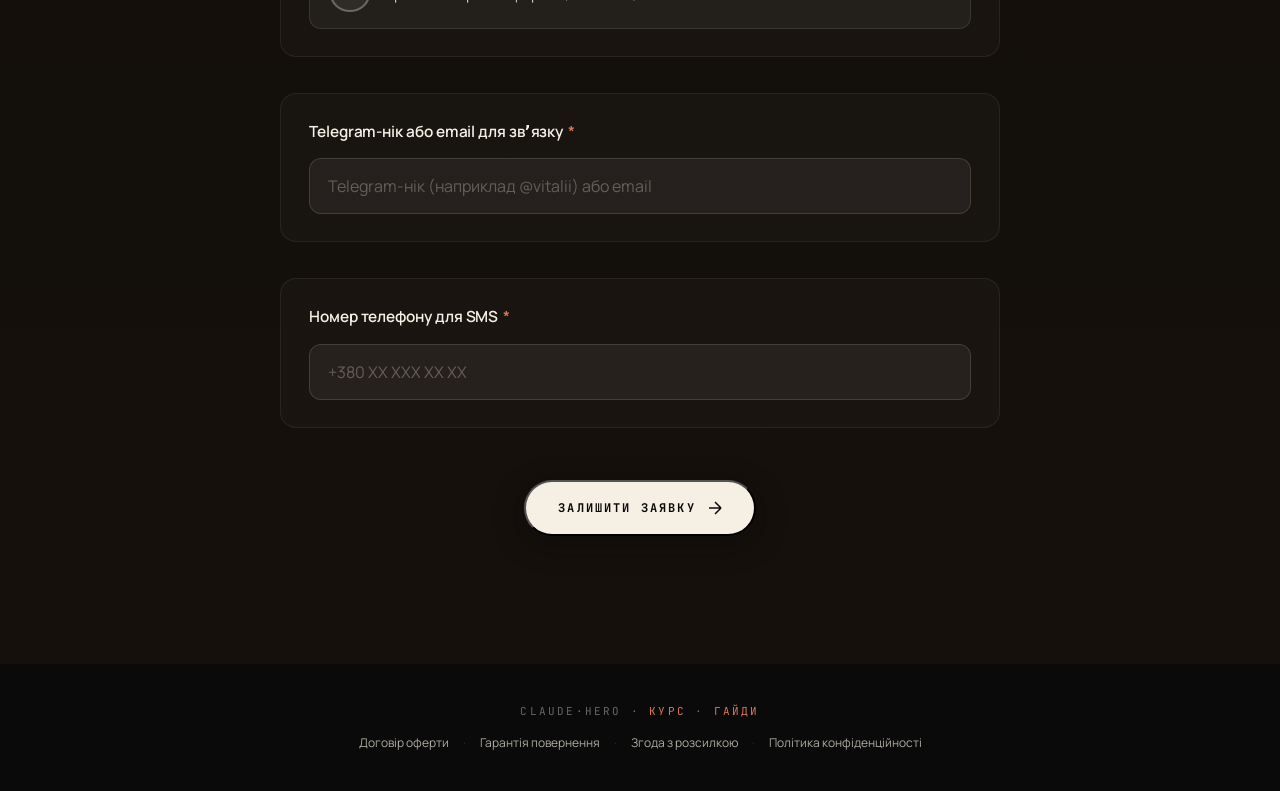
==== commit a4987694: "footer: add legal links across all pages - new .footer-legal block with 4 creo.ua links: Оферта, Гар" ====
--- a/index.html
+++ b/index.html
@@ -718,6 +718,37 @@
     font-size: 15px;
     line-height: 1.55;
   }
+
+  /* ===== FOOTER ===== */
+  footer {
+    padding: 40px 20px;
+    text-align: center;
+    background: var(--ink);
+    color: rgba(245, 239, 228, 0.4);
+    font-family: var(--font-mono);
+    font-size: 11px;
+    letter-spacing: 0.2em;
+    text-transform: uppercase;
+  }
+  footer a { color: var(--orange); text-decoration: none; }
+  footer a:hover { text-decoration: underline; }
+  footer .footer-nav { margin-bottom: 16px; }
+  footer .footer-legal {
+    display: flex;
+    flex-wrap: wrap;
+    justify-content: center;
+    align-items: center;
+    gap: 6px 14px;
+    font-family: var(--font-body);
+    font-size: 12px;
+    font-weight: 400;
+    letter-spacing: 0;
+    text-transform: none;
+    color: rgba(245, 239, 228, 0.5);
+  }
+  footer .footer-legal a { color: rgba(245, 239, 228, 0.7); }
+  footer .footer-legal a:hover { color: var(--orange); }
+  footer .footer-legal span { opacity: 0.3; }
 </style>
 </head>
 <body>
@@ -1011,6 +1042,19 @@
   </div>
 </section>
 
+<footer>
+  <div class="footer-nav">Claude·Hero · <a href="/intensive">Курс</a> · <a href="/guides">Гайди</a></div>
+  <div class="footer-legal">
+    <a href="https://www.creo.ua/oferta" target="_blank" rel="noopener noreferrer">Договір оферти</a>
+    <span>·</span>
+    <a href="https://www.creo.ua/guarantee" target="_blank" rel="noopener noreferrer">Гарантія повернення</a>
+    <span>·</span>
+    <a href="https://my.creo.ua/documents/consent-to-the-mailing.pdf" target="_blank" rel="noopener noreferrer">Згода з розсилкою</a>
+    <span>·</span>
+    <a href="https://www.creo.ua/policy" target="_blank" rel="noopener noreferrer">Політика конфіденційності</a>
+  </div>
+</footer>
+
 <script>
   (function () {
     const form = document.getElementById('signupForm');
